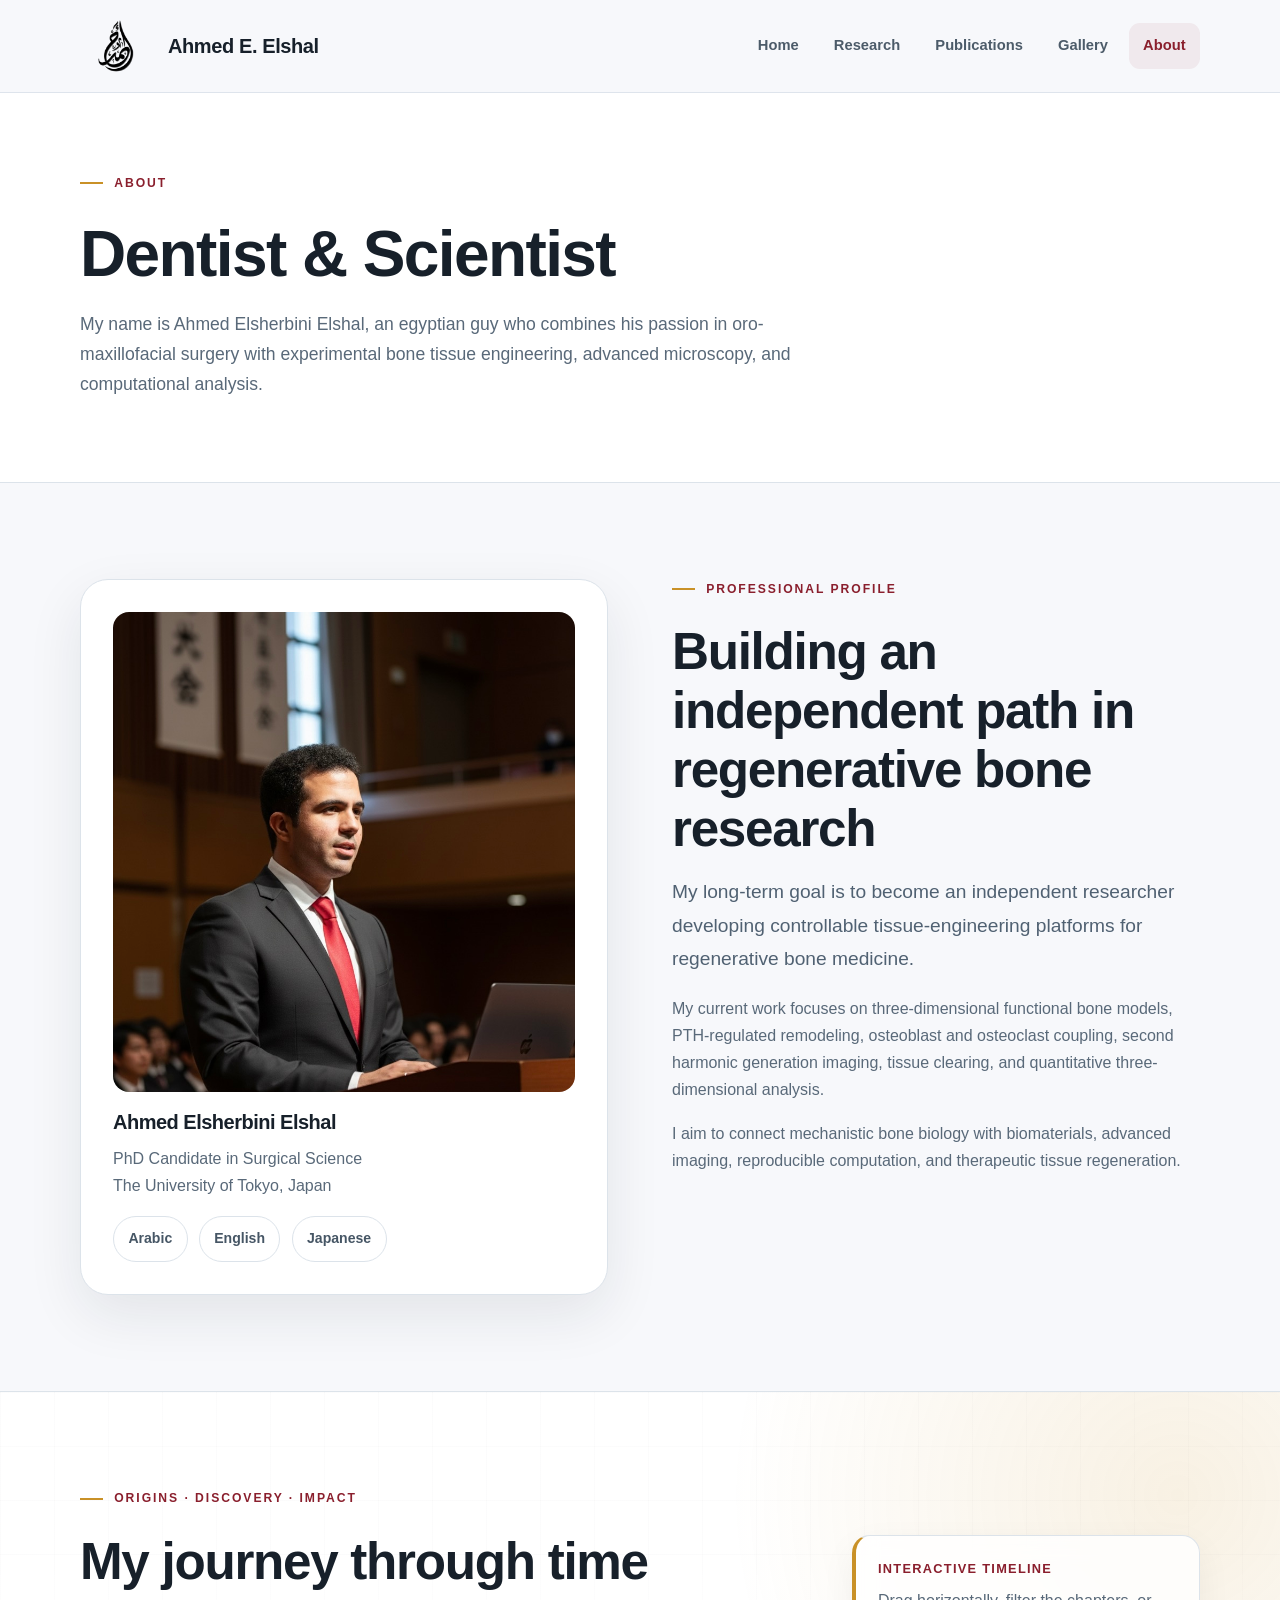
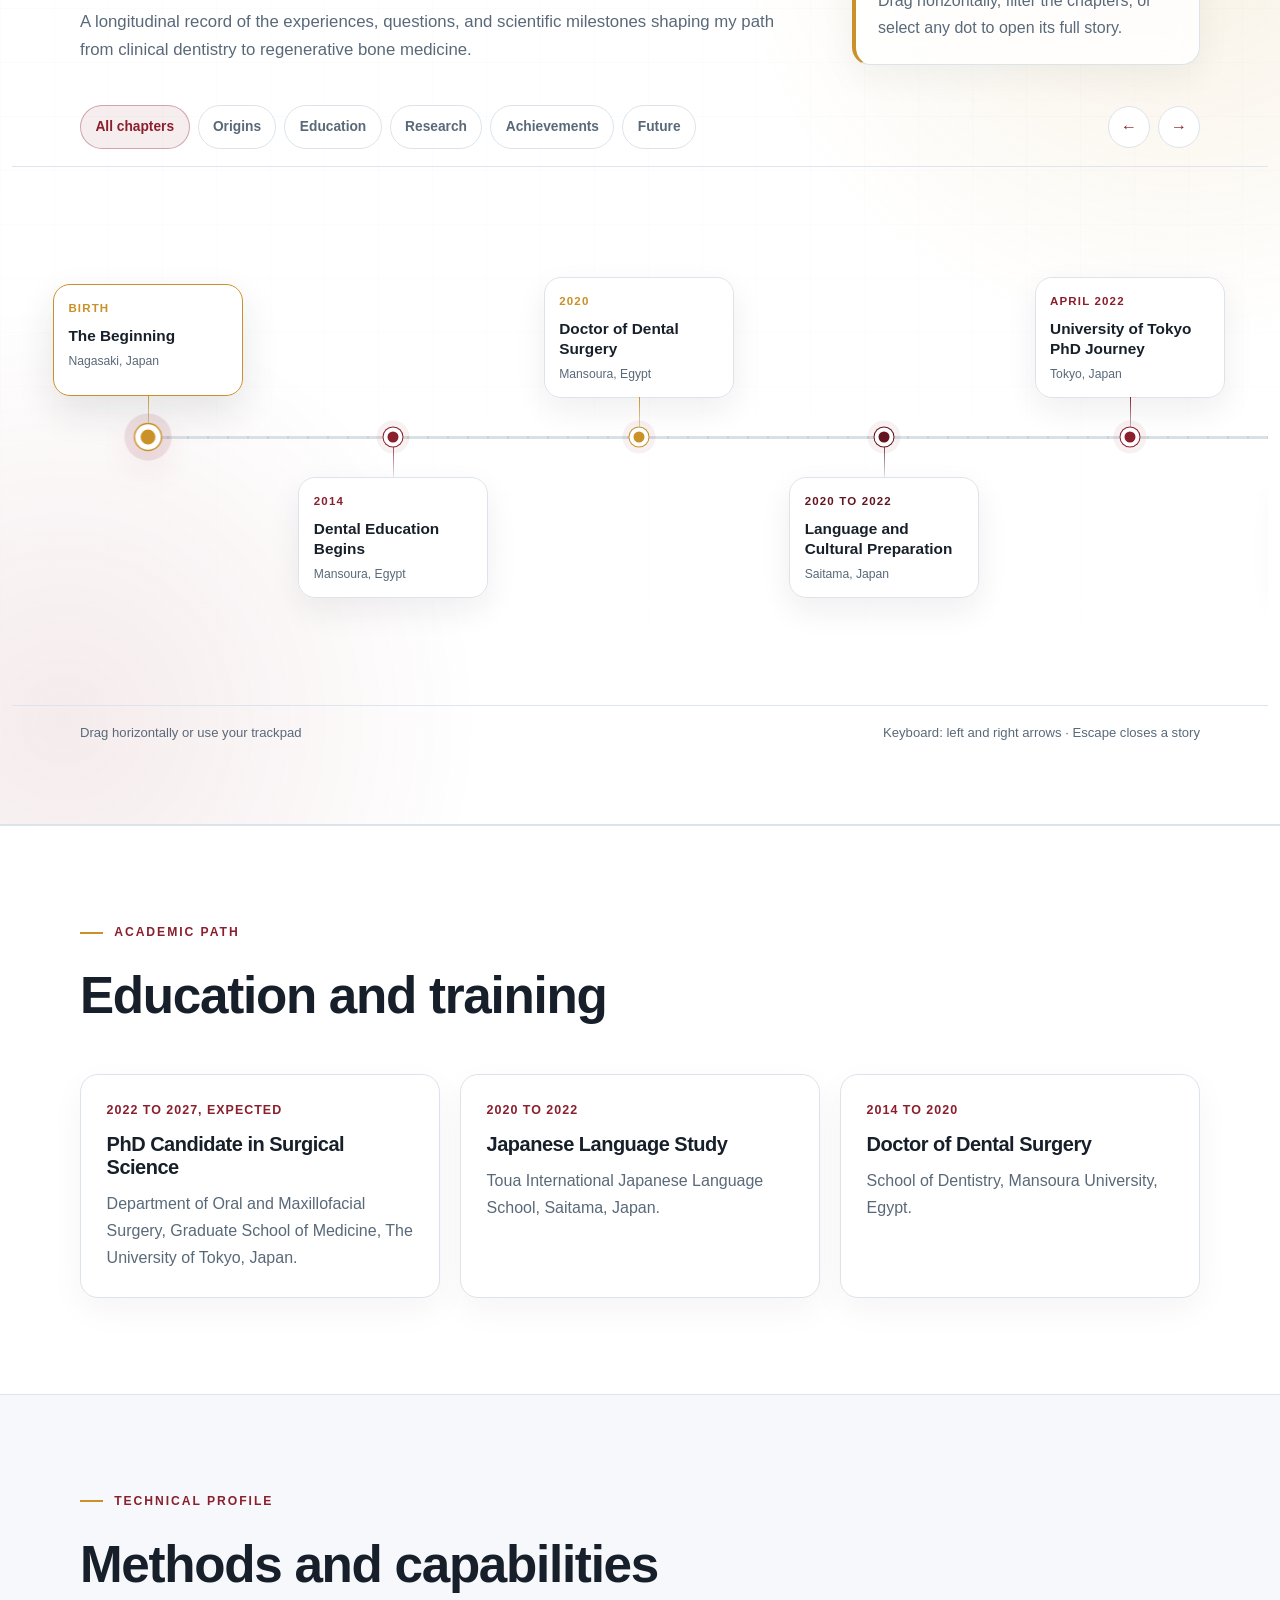
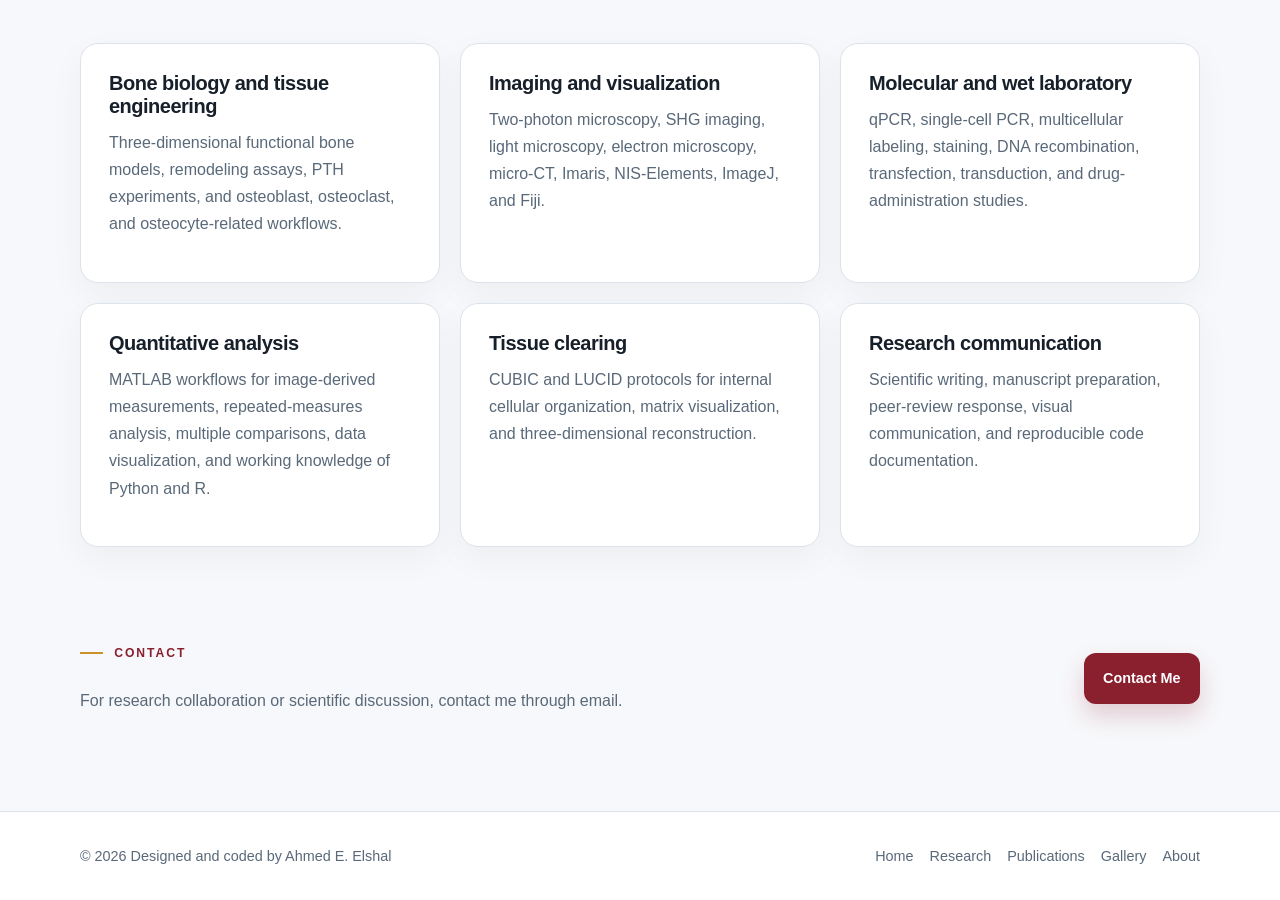
==== about.html @ b0c90931 "Update about.html" ====
<!doctype html>
<html lang="en">
<head>
  <meta charset="utf-8">
  <meta name="viewport" content="width=device-width, initial-scale=1">
  <meta name="description" content="Academic background, research journey, skills, and contact information for Ahmed Elsherbini Elshal.">
  <meta name="theme-color" content="#8a1f2d">
  <title>About | Ahmed E. Elshal</title>
  <link rel="icon" type="image/png" href="Ahmed_Black_Logo.png">
  <link rel="stylesheet" href="styles.css">
  <link rel="stylesheet" href="timeline.css?v=2">
</head>

<body>
  <a class="skip-link" href="#main">Skip to content</a>

  <header class="site-header">
    <div class="container nav-wrap">
      <a class="brand" href="index.html" aria-label="Ahmed E. Elshal homepage">
        <img class="site-logo" src="Ahmed_Black_Logo.png" alt="Ahmed Elshal logo">
        <span class="brand-name">Ahmed E. Elshal</span>
      </a>

      <button class="menu-button" type="button" aria-label="Open navigation" aria-expanded="false">☰</button>

      <nav class="site-nav" aria-label="Main navigation">
        <a href="index.html">Home</a>
        <a href="research.html">Research</a>
        <a href="publications.html">Publications</a>
        <a href="gallery.html">Gallery</a>
        <a class="active" href="about.html" aria-current="page">About</a>
      </nav>
    </div>
  </header>

  <main id="main">
    <section class="page-hero">
      <div class="container">
        <div class="eyebrow">About</div>
        <h1>Dentist & Scientist</h1>
        <p>
          My name is Ahmed Elsherbini Elshal, an egyptian guy who combines his passion in oro-maxillofacial surgery with experimental bone tissue engineering, advanced microscopy, and computational analysis.
        </p>
      </div>
    </section>

    <section class="section">
      <div class="container split">
        <div class="panel about-profile-panel">
          <img
            class="about-profile-image"
            src="Ahmed_Presenting.jpg"
            alt="Ahmed Elshal presenting at a scientific event"
          >
          <h3>Ahmed Elsherbini Elshal</h3>
          <p class="about-role">
            PhD Candidate in Surgical Science<br>
            The University of Tokyo, Japan
          </p>
          <div class="tag-list" aria-label="Languages">
            <span class="tag">Arabic</span>
            <span class="tag">English</span>
            <span class="tag">Japanese</span>
          </div>
        </div>

        <div>
          <div class="eyebrow">Professional profile</div>
          <h2>Building an independent path in regenerative bone research</h2>
          <p class="lead">
            My long-term goal is to become an independent researcher developing controllable
            tissue-engineering platforms for regenerative bone medicine.
          </p>
          <p>
            My current work focuses on three-dimensional functional bone models, PTH-regulated
            remodeling, osteoblast and osteoclast coupling, second harmonic generation imaging,
            tissue clearing, and quantitative three-dimensional analysis.
          </p>
          <p>
            I aim to connect mechanistic bone biology with biomaterials, advanced imaging,
            reproducible computation, and therapeutic tissue regeneration.
          </p>
        </div>
      </div>
    </section>

    <section class="journey-section" aria-labelledby="journeyTitle">
      <div class="container journey-introduction">
        <div>
          <div class="eyebrow">Origins · Discovery · Impact</div>
          <h2 id="journeyTitle">My journey through time</h2>
          <p>
            A longitudinal record of the experiences, questions, and scientific milestones
            shaping my path from clinical dentistry to regenerative bone medicine.
          </p>
        </div>

        <aside class="journey-guide">
          <strong>Interactive timeline</strong>
          <p>Drag horizontally, filter the chapters, or select any dot to open its full story.</p>
        </aside>
      </div>

      <div class="journey-timeline" data-journey-timeline>
        <div class="journey-toolbar">
          <div class="journey-filters" role="group" aria-label="Filter timeline events">
            <button class="journey-filter active" type="button" data-filter="all">All chapters</button>
            <button class="journey-filter" type="button" data-filter="origin">Origins</button>
            <button class="journey-filter" type="button" data-filter="education">Education</button>
            <button class="journey-filter" type="button" data-filter="research">Research</button>
            <button class="journey-filter" type="button" data-filter="achievement">Achievements</button>
            <button class="journey-filter" type="button" data-filter="future">Future</button>
          </div>

          <div class="journey-actions" aria-label="Timeline navigation">
            <button id="journeyPrevious" class="journey-nav" type="button" aria-label="Previous timeline event">←</button>
            <button id="journeyNext" class="journey-nav" type="button" aria-label="Next timeline event">→</button>
          </div>
        </div>

        <div id="journeyViewport" class="journey-viewport" aria-label="Scrollable personal timeline">
          <div id="journeyStage" class="journey-stage">
            <div class="journey-axis" aria-hidden="true"></div>
          </div>
        </div>

        <div class="journey-hint">
          <span>Drag horizontally or use your trackpad</span>
          <span>Keyboard: left and right arrows · Escape closes a story</span>
        </div>
      </div>
    </section>

    <section class="section section-alt">
      <div class="container">
        <div class="section-heading">
          <div class="eyebrow">Academic path</div>
          <h2>Education and training</h2>
        </div>

        <div class="about-education-grid">
          <article class="about-education-card">
            <span>2022 to 2027, expected</span>
            <h3>PhD Candidate in Surgical Science</h3>
            <p>
              Department of Oral and Maxillofacial Surgery, Graduate School of Medicine,
              The University of Tokyo, Japan.
            </p>
          </article>

          <article class="about-education-card">
            <span>2020 to 2022</span>
            <h3>Japanese Language Study</h3>
            <p>Toua International Japanese Language School, Saitama, Japan.</p>
          </article>

          <article class="about-education-card">
            <span>2014 to 2020</span>
            <h3>Doctor of Dental Surgery</h3>
            <p>School of Dentistry, Mansoura University, Egypt. </p>
          </article>
        </div>
      </div>
    </section>

    <section class="section">
      <div class="container">
        <div class="section-heading">
          <div class="eyebrow">Technical profile</div>
          <h2>Methods and capabilities</h2>
        </div>

        <div class="card-grid">
          <article class="card">
            <h3>Bone biology and tissue engineering</h3>
            <p>Three-dimensional functional bone models, remodeling assays, PTH experiments, and osteoblast, osteoclast, and osteocyte-related workflows.</p>
          </article>

          <article class="card">
            <h3>Imaging and visualization</h3>
            <p>Two-photon microscopy, SHG imaging, light microscopy, electron microscopy, micro-CT, Imaris, NIS-Elements, ImageJ, and Fiji.</p>
          </article>

          <article class="card">
            <h3>Molecular and wet laboratory</h3>
            <p>qPCR, single-cell PCR, multicellular labeling, staining, DNA recombination, transfection, transduction, and drug-administration studies.</p>
          </article>

          <article class="card">
            <h3>Quantitative analysis</h3>
            <p>MATLAB workflows for image-derived measurements, repeated-measures analysis, multiple comparisons, data visualization, and working knowledge of Python and R.</p>
          </article>

          <article class="card">
            <h3>Tissue clearing</h3>
            <p>CUBIC and LUCID protocols for internal cellular organization, matrix visualization, and three-dimensional reconstruction.</p>
          </article>

          <article class="card">
            <h3>Research communication</h3>
            <p>Scientific writing, manuscript preparation, peer-review response, visual communication, and reproducible code documentation.</p>
          </article>
        </div>
      </div>
    </section>

    <section class="section" style="padding-top:0;">
      <div class="container contact-box">
        <div>
          <div class="eyebrow">Contact</div>
          <p>
            For research collaboration or scientific discussion,
            contact me through email.
          </p>
        </div>
        <div class="contact-actions">
          <a class="button button-primary" href="mailto:aelshal-omfs@g.ecc.u-tokyo.ac.jp">Contact Me</a>
        </div>
      </div>
    </section>
  </main>

  <div
    id="journeyDetailOverlay"
    class="journey-overlay"
    role="dialog"
    aria-modal="true"
    aria-hidden="true"
    aria-labelledby="journeyDetailTitle"
  >
    <article class="journey-detail-panel">
      <div class="journey-detail-visual">
        <button id="journeyCloseDetail" class="journey-close" type="button" aria-label="Close timeline story">×</button>
        <div class="journey-visual-label">
          <span id="journeyDetailYear"></span>
          <strong id="journeyDetailChapter"></strong>
        </div>
      </div>

      <div class="journey-detail-body">
        <div>
          <span class="journey-detail-kicker">Selected milestone</span>
          <h2 id="journeyDetailTitle"></h2>
          <p id="journeyDetailDescription" class="journey-detail-description"></p>
          <blockquote id="journeyDetailQuote" class="journey-detail-quote"></blockquote>
        </div>

        <ul class="journey-detail-meta" aria-label="Milestone information">
          <li><span>Location</span><strong id="journeyDetailLocation"></strong></li>
          <li><span>Institution</span><strong id="journeyDetailInstitution"></strong></li>
          <li><span>Status</span><strong id="journeyDetailStatus"></strong></li>
        </ul>
      </div>
    </article>
  </div>

  <footer class="site-footer">
    <div class="container footer-grid">
      <span>© <span data-year></span> Designed and coded by Ahmed E. Elshal</span>
      <div class="footer-links">
        <a href="index.html">Home</a>
        <a href="research.html">Research</a>
        <a href="publications.html">Publications</a>
        <a href="gallery.html">Gallery</a>
        <a href="about.html">About</a>
      </div>
    </div>
  </footer>

  <script src="script.js?v=7"></script>
  <script src="timeline.js?v=3"></script>
</body>
</html>
---- styles.css ----
:root {
  --background: #f7f8fb;
  --surface: #ffffff;
  --surface-alt: #f1f3f7;
  --text: #17202a;
  --muted: #596979;
  --line: #dce3ea;
  --primary: #8a1f2d;
  --primary-dark: #64151f;
  --accent: #c99127;
  --shadow: 0 20px 55px rgba(23, 32, 42, 0.09);
  --radius-small: 12px;
  --radius-medium: 18px;
  --radius-large: 28px;
  --container: 1120px;
}

* {
  box-sizing: border-box;
}

html {
  scroll-behavior: smooth;
}

body {
  margin: 0;
  background: var(--background);
  color: var(--text);
  font-family:
    Inter,
    -apple-system,
    BlinkMacSystemFont,
    "Segoe UI",
    sans-serif;
  font-size: 16px;
  line-height: 1.7;
}

img {
  max-width: 100%;
}

a {
  color: inherit;
}

h1,
h2,
h3,
p {
  margin-top: 0;
}

h1,
h2,
h3 {
  line-height: 1.15;
  letter-spacing: -0.025em;
}

h2 {
  margin-bottom: 1rem;
  font-size: clamp(2rem, 4vw, 3.25rem);
}

h3 {
  margin-bottom: 0.7rem;
  font-size: 1.25rem;
}

p {
  color: var(--muted);
}

.container {
  width: min(calc(100% - 40px), var(--container));
  margin-inline: auto;
}

.skip-link {
  position: fixed;
  top: 10px;
  left: 10px;
  z-index: 999;
  padding: 0.75rem 1rem;
  border-radius: 8px;
  background: var(--text);
  color: #ffffff;
  text-decoration: none;
  transform: translateY(-150%);
}

.skip-link:focus {
  transform: translateY(0);
}

.site-header {
  position: sticky;
  top: 0;
  z-index: 100;
  border-bottom: 1px solid rgba(220, 227, 234, 0.9);
  background: rgba(247, 248, 251, 0.92);
  backdrop-filter: blur(14px);
}

.nav-wrap {
  min-height: 92px;
  display: flex;
  align-items: center;
  justify-content: space-between;
  gap: 2rem;
}

.brand {
  display: inline-flex;
  align-items: center;
  gap: 1rem;
  color: var(--text);
  text-decoration: none;
}

.site-logo {
  display: block;
  width: auto;
  height: 72px;
  max-width: 100px;
  object-fit: contain;
}

.brand-name {
  color: var(--text);
  font-size: 1.25rem;
  font-weight: 800;
  letter-spacing: -0.02em;
  white-space: nowrap;
}

.site-nav {
  display: flex;
  align-items: center;
  gap: 0.4rem;
}

.site-nav a {
  padding: 0.65rem 0.9rem;
  border-radius: 11px;
  color: #4c5b69;
  font-size: 0.92rem;
  font-weight: 700;
  text-decoration: none;
  transition:
    color 0.2s ease,
    background 0.2s ease;
}

.site-nav a:hover,
.site-nav a.active {
  background: rgba(138, 31, 45, 0.07);
  color: var(--primary);
}

.menu-button {
  display: none;
  border: 0;
  background: transparent;
  color: var(--text);
  cursor: pointer;
  font-size: 1.6rem;
}

/* Campus image is the only full-width content section */

.campus-image-section {
  position: relative;
  width: 100%;
  overflow: hidden;
  border-bottom: 1px solid var(--line);
  background: var(--surface-alt);
}

.campus-image {
  display: block;
  width: 100%;
  max-width: none;
  height: clamp(150px, 21vw, 310px);
  object-fit: cover;
  object-position: 50% 0%;
}

.hero {
  position: relative;
  overflow: hidden;
  padding: 7rem 0;
  isolation: isolate;
  background:
    radial-gradient(
      circle at 90% 18%,
      rgba(201, 145, 39, 0.12),
      transparent 30%
    ),
    radial-gradient(
      circle at 8% 80%,
      rgba(138, 31, 45, 0.08),
      transparent 30%
    ),
    var(--background);
}

.hero::after {
  content: "";
  position: absolute;
  inset: 0;
  z-index: 0;
  pointer-events: none;
  background:
    linear-gradient(
      90deg,
      rgba(247, 248, 251, 0.72) 0%,
      rgba(247, 248, 251, 0.46) 48%,
      rgba(247, 248, 251, 0.58) 100%
    );
}

.dna-canvas {
  position: absolute;
  inset: 0;
  z-index: -1;
  display: block;
  width: 100%;
  height: 100%;
  pointer-events: none;
}

.hero-grid {
  position: relative;
  z-index: 2;
  display: grid;
  grid-template-columns: minmax(0, 1.25fr) minmax(320px, 0.75fr);
  align-items: center;
  gap: 4rem;
}

.eyebrow {
  display: flex;
  align-items: center;
  gap: 0.7rem;
  margin-bottom: 1.5rem;
  color: var(--primary);
  font-size: 0.76rem;
  font-weight: 800;
  letter-spacing: 0.16em;
  text-transform: uppercase;
}

.eyebrow::before {
  content: "";
  width: 23px;
  height: 2px;
  background: var(--accent);
}

.hero-title {
  max-width: 760px;
  margin-bottom: 1.5rem;
  color: var(--text);
  font-size: clamp(3rem, 6vw, 5.4rem);
  line-height: 1.05;
}

.hero-title span {
  color: var(--primary);
}

.lead {
  max-width: 720px;
  color: #506172;
  font-size: clamp(1.05rem, 1.5vw, 1.2rem);
  line-height: 1.75;
}

.hero-actions {
  display: flex;
  flex-wrap: wrap;
  gap: 0.8rem;
  margin-top: 2rem;
}

.button {
  display: inline-flex;
  min-height: 48px;
  align-items: center;
  justify-content: center;
  padding: 0.75rem 1.15rem;
  border: 1px solid transparent;
  border-radius: 12px;
  font-size: 0.9rem;
  font-weight: 800;
  text-decoration: none;
  transition:
    transform 0.2s ease,
    box-shadow 0.2s ease,
    background 0.2s ease;
}

.button:hover {
  transform: translateY(-2px);
}

.button-primary {
  background: var(--primary);
  color: #ffffff;
  box-shadow: 0 12px 25px rgba(138, 31, 45, 0.2);
}

.button-primary:hover {
  background: var(--primary-dark);
}

.button-secondary {
  border-color: var(--line);
  background: rgba(255, 255, 255, 0.88);
  color: var(--text);
}

.button-secondary:hover {
  box-shadow: 0 10px 25px rgba(23, 32, 42, 0.08);
}

.hero-visual {
  display: flex;
  justify-content: center;
}

.todai-logo-panel {
  width: 100%;
  max-width: 430px;
  min-height: 430px;
  display: flex;
  flex-direction: column;
  align-items: center;
  justify-content: center;
  gap: 2rem;
  padding: 2.5rem;
  border: 1px solid rgba(220, 227, 234, 0.95);
  border-radius: var(--radius-large);
  background: rgba(255, 255, 255, 0.88);
  box-shadow: var(--shadow);
  backdrop-filter: blur(9px);
}

.todai-logo {
  display: block;
  width: 100%;
  max-width: 320px;
  max-height: 280px;
  object-fit: contain;
}

.todai-logo-caption {
  display: flex;
  flex-direction: column;
  align-items: center;
  text-align: center;
}

.todai-logo-caption strong {
  color: var(--text);
  font-size: 1.1rem;
}

.todai-logo-caption span {
  color: var(--muted);
  font-size: 0.9rem;
}

.section {
  padding: 6rem 0;
}

.section-alt {
  border-top: 1px solid var(--line);
  border-bottom: 1px solid var(--line);
  background: var(--surface);
}

.section-heading {
  max-width: 760px;
  margin-bottom: 3rem;
}

.section-heading p {
  font-size: 1.05rem;
}

.card-grid {
  display: grid;
  grid-template-columns: repeat(3, minmax(0, 1fr));
  gap: 1.25rem;
}

.card {
  padding: 1.75rem;
  border: 1px solid var(--line);
  border-radius: var(--radius-medium);
  background: var(--surface);
  box-shadow: 0 12px 35px rgba(23, 32, 42, 0.045);
}

.card-icon {
  width: 44px;
  height: 44px;
  display: grid;
  place-items: center;
  margin-bottom: 1.3rem;
  border-radius: 12px;
  background: rgba(138, 31, 45, 0.08);
  color: var(--primary);
  font-size: 0.82rem;
  font-weight: 900;
}

.split {
  display: grid;
  grid-template-columns: repeat(2, minmax(0, 1fr));
  align-items: start;
  gap: 4rem;
}

.panel {
  padding: 2rem;
  border: 1px solid var(--line);
  border-radius: var(--radius-large);
  background: var(--surface);
  box-shadow: var(--shadow);
}

.process-list {
  display: grid;
  gap: 1rem;
}

.process-item {
  display: grid;
  grid-template-columns: auto 1fr;
  gap: 1rem;
  padding: 1.2rem;
  border-radius: var(--radius-small);
  background: var(--surface-alt);
}

.process-item h3 {
  margin-bottom: 0.3rem;
}

.process-item p {
  margin-bottom: 0;
}

.process-number {
  width: 42px;
  height: 42px;
  display: grid;
  place-items: center;
  border-radius: 50%;
  background: var(--primary);
  color: #ffffff;
  font-size: 0.8rem;
  font-weight: 800;
}

.text-link {
  display: inline-block;
  margin-top: 1rem;
  color: var(--primary);
  font-weight: 800;
  text-decoration: none;
}

.text-link:hover {
  text-decoration: underline;
}

.tag-list {
  display: flex;
  flex-wrap: wrap;
  gap: 0.7rem;
}

.tag {
  padding: 0.65rem 0.9rem;
  border: 1px solid var(--line);
  border-radius: 999px;
  background: var(--surface);
  color: #465665;
  font-size: 0.88rem;
  font-weight: 700;
}

.contact-box {
  display: grid;
  grid-template-columns: minmax(0, 1fr) auto;
  align-items: center;
  gap: 3rem;
}

.contact-box p {
  max-width: 760px;
  margin-bottom: 0;
}

.contact-actions {
  display: flex;
  flex-wrap: wrap;
  justify-content: flex-end;
  gap: 0.8rem;
}

.page-hero {
  padding: 5rem 0 4rem;
  border-bottom: 1px solid var(--line);
  background: var(--surface);
}

.page-hero h1 {
  max-width: 900px;
  margin-bottom: 1.2rem;
  font-size: clamp(2.8rem, 5vw, 4.8rem);
}

.page-hero p {
  max-width: 760px;
  font-size: 1.1rem;
}

.timeline {
  display: grid;
  gap: 1.2rem;
}

.timeline-item {
  padding: 1.5rem;
  border: 1px solid var(--line);
  border-radius: var(--radius-medium);
  background: var(--surface);
}

.timeline-item small {
  display: block;
  margin-bottom: 0.4rem;
  color: var(--primary);
  font-weight: 800;
}

.timeline-item strong {
  display: block;
  margin-bottom: 0.4rem;
  font-size: 1.1rem;
}

.timeline-item p {
  margin-bottom: 0;
}

.site-footer {
  padding: 2rem 0;
  border-top: 1px solid var(--line);
  background: var(--surface);
  color: var(--muted);
  font-size: 0.9rem;
}

.footer-grid {
  display: flex;
  align-items: center;
  justify-content: space-between;
  gap: 2rem;
}

.footer-links {
  display: flex;
  flex-wrap: wrap;
  gap: 1rem;
}

.footer-links a {
  color: var(--muted);
  text-decoration: none;
}

.footer-links a:hover {
  color: var(--primary);
}

@media (max-width: 920px) {
  .hero-grid,
  .split {
    grid-template-columns: 1fr;
  }

  .hero-grid {
    gap: 3rem;
  }

  .hero-copy {
    max-width: 760px;
  }

  .hero-visual {
    justify-content: flex-start;
  }

  .todai-logo-panel {
    max-width: 520px;
    min-height: 340px;
  }

  .card-grid {
    grid-template-columns: 1fr;
  }

  .contact-box {
    grid-template-columns: 1fr;
  }

  .contact-actions {
    justify-content: flex-start;
  }
}

@media (max-width: 720px) {
  .container {
    width: min(calc(100% - 28px), var(--container));
  }

  .nav-wrap {
    min-height: 76px;
  }

  .brand {
    gap: 0.65rem;
  }

  .site-logo {
    height: 52px;
    max-width: 74px;
  }

  .brand-name {
    font-size: 1rem;
  }

  .menu-button {
    display: block;
  }

  .site-nav {
    position: absolute;
    top: 76px;
    right: 14px;
    left: 14px;
    display: none;
    flex-direction: column;
    align-items: stretch;
    padding: 0.8rem;
    border: 1px solid var(--line);
    border-radius: 16px;
    background: var(--surface);
    box-shadow: var(--shadow);
  }

  .site-nav.open {
    display: flex;
  }

  .site-nav a {
    width: 100%;
  }

  .campus-image {
    height: 140px;
    object-position: 50% 0%;
  }

  .hero {
    padding: 4.5rem 0;
  }

  .hero-title {
    font-size: clamp(2.7rem, 14vw, 4.2rem);
  }

  .hero-actions {
    align-items: stretch;
    flex-direction: column;
  }

  .button {
    width: 100%;
  }

  .todai-logo-panel {
    min-height: 280px;
    padding: 1.7rem;
  }

  .todai-logo {
    max-width: 250px;
    max-height: 200px;
  }

  .section {
    padding: 4.5rem 0;
  }

  .panel,
  .card {
    padding: 1.35rem;
  }

  .footer-grid {
    align-items: flex-start;
    flex-direction: column;
  }
}

@media (prefers-reduced-motion: reduce) {
  html {
    scroll-behavior: auto;
  }

  .button {
    transition: none;
  }
}
---- timeline.css ----
.about-profile-image {
  display: block;
  width: 100%;
  max-height: 480px;
  margin-bottom: 1.2rem;
  border-radius: 16px;
  object-fit: cover;
}

.about-role {
  color: var(--muted, #596979);
}

.about-education-grid {
  display: grid;
  grid-template-columns: repeat(3, minmax(0, 1fr));
  gap: 1.25rem;
}

.about-education-card {
  padding: 1.6rem;
  border: 1px solid var(--line, #dce3ea);
  border-radius: var(--radius-medium, 18px);
  background: var(--surface, #ffffff);
  box-shadow: 0 12px 35px rgba(23, 32, 42, 0.045);
}

.about-education-card span {
  display: block;
  margin-bottom: 0.7rem;
  color: var(--primary, #8a1f2d);
  font-size: 0.78rem;
  font-weight: 850;
  letter-spacing: 0.08em;
  text-transform: uppercase;
}

.about-education-card p {
  margin-bottom: 0;
}

.journey-section {
  position: relative;
  overflow: hidden;
  padding: 6rem 0 5rem;
  border-top: 1px solid var(--line, #dce3ea);
  border-bottom: 1px solid var(--line, #dce3ea);
  background:
    radial-gradient(circle at 92% 10%, rgba(201, 145, 39, 0.13), transparent 28rem),
    radial-gradient(circle at 5% 90%, rgba(138, 31, 45, 0.09), transparent 26rem),
    var(--surface, #ffffff);
}

.journey-section::before {
  content: "";
  position: absolute;
  inset: 0;
  pointer-events: none;
  background-image:
    linear-gradient(rgba(23, 32, 42, 0.025) 1px, transparent 1px),
    linear-gradient(90deg, rgba(23, 32, 42, 0.025) 1px, transparent 1px);
  background-size: 54px 54px;
  mask-image: linear-gradient(to bottom, rgba(0, 0, 0, 0.72), transparent 92%);
}

.journey-introduction {
  position: relative;
  z-index: 1;
  display: grid;
  grid-template-columns: minmax(0, 1.35fr) minmax(260px, 0.65fr);
  align-items: end;
  gap: 3rem;
  margin-bottom: 2.5rem;
}

.journey-introduction h2 {
  max-width: 780px;
}

.journey-introduction > div > p {
  max-width: 760px;
  margin-bottom: 0;
  font-size: 1.05rem;
}

.journey-guide {
  padding: 1.4rem;
  border: 1px solid var(--line, #dce3ea);
  border-left: 4px solid var(--accent, #c99127);
  border-radius: var(--radius-medium, 18px);
  background: rgba(255, 255, 255, 0.82);
  box-shadow: 0 12px 35px rgba(23, 32, 42, 0.055);
  backdrop-filter: blur(12px);
}

.journey-guide strong {
  display: block;
  margin-bottom: 0.45rem;
  color: var(--primary, #8a1f2d);
  font-size: 0.8rem;
  font-weight: 900;
  letter-spacing: 0.1em;
  text-transform: uppercase;
}

.journey-guide p {
  margin-bottom: 0;
}

.journey-timeline {
  position: relative;
  z-index: 1;
  width: min(1420px, calc(100% - 24px));
  margin-inline: auto;
}

.journey-toolbar {
  width: min(1120px, calc(100% - 16px));
  margin: 0 auto 1.1rem;
  display: flex;
  flex-wrap: wrap;
  align-items: center;
  justify-content: space-between;
  gap: 0.9rem;
}

.journey-filters {
  display: flex;
  flex-wrap: wrap;
  gap: 0.5rem;
}

.journey-filter,
.journey-nav,
.journey-close {
  font: inherit;
  cursor: pointer;
  transition:
    transform 0.18s ease,
    color 0.18s ease,
    border-color 0.18s ease,
    background 0.18s ease,
    box-shadow 0.18s ease;
}

.journey-filter {
  padding: 0.58rem 0.9rem;
  border: 1px solid var(--line, #dce3ea);
  border-radius: 999px;
  background: rgba(255, 255, 255, 0.85);
  color: var(--muted, #596979);
  font-size: 0.86rem;
  font-weight: 750;
}

.journey-filter:hover,
.journey-filter.active {
  border-color: rgba(138, 31, 45, 0.35);
  background: rgba(138, 31, 45, 0.08);
  color: var(--primary, #8a1f2d);
}

.journey-filter:focus-visible,
.journey-nav:focus-visible,
.journey-close:focus-visible,
.journey-node:focus-visible {
  outline: 3px solid rgba(201, 145, 39, 0.48);
  outline-offset: 4px;
}

.journey-actions {
  display: flex;
  gap: 0.5rem;
}

.journey-nav {
  width: 42px;
  height: 42px;
  display: grid;
  place-items: center;
  border: 1px solid var(--line, #dce3ea);
  border-radius: 50%;
  background: var(--surface, #ffffff);
  color: var(--primary, #8a1f2d);
  font-weight: 900;
}

.journey-nav:hover {
  transform: translateY(-2px);
  border-color: var(--primary, #8a1f2d);
  background: rgba(138, 31, 45, 0.07);
  box-shadow: 0 10px 24px rgba(138, 31, 45, 0.1);
}

.journey-viewport {
  position: relative;
  min-height: 530px;
  overflow-x: auto;
  overflow-y: hidden;
  padding: 1.4rem 1rem 2.2rem;
  border-top: 1px solid rgba(220, 227, 234, 0.9);
  border-bottom: 1px solid rgba(220, 227, 234, 0.9);
  scrollbar-width: thin;
  scrollbar-color: rgba(138, 31, 45, 0.38) rgba(23, 32, 42, 0.05);
  cursor: grab;
  overscroll-behavior-inline: contain;
}

.journey-viewport.dragging {
  cursor: grabbing;
  user-select: none;
}

.journey-stage {
  --journey-progress: 0%;
  position: relative;
  height: 480px;
}

.journey-axis {
  position: absolute;
  top: 246px;
  right: 110px;
  left: 110px;
  height: 3px;
  border-radius: 999px;
  background: #d9e0e6;
}

.journey-axis::before {
  content: "";
  position: absolute;
  inset: 0 auto 0 0;
  width: var(--journey-progress);
  border-radius: inherit;
  background: linear-gradient(90deg, var(--primary, #8a1f2d), var(--accent, #c99127));
  box-shadow: 0 0 18px rgba(138, 31, 45, 0.18);
  transition: width 0.4s ease;
}

.journey-axis::after {
  content: "";
  position: absolute;
  inset: -6px 0 auto;
  height: 15px;
  opacity: 0.5;
  background: radial-gradient(circle, rgba(23, 32, 42, 0.17) 0 1px, transparent 1.5px);
  background-size: 20px 15px;
}

.journey-node {
  --journey-node-accent: var(--primary, #8a1f2d);
  position: absolute;
  top: 247px;
  width: 190px;
  height: 1px;
  padding: 0;
  border: 0;
  background: transparent;
  color: var(--text, #17202a);
  font: inherit;
  text-align: left;
  cursor: pointer;
  transform: translateX(-50%);
}

.journey-node:nth-of-type(even) .journey-node-card {
  top: 40px;
}

.journey-node:nth-of-type(odd) .journey-node-card {
  bottom: 40px;
}

.journey-node:nth-of-type(even) .journey-node-card::before {
  top: -40px;
}

.journey-node:nth-of-type(odd) .journey-node-card::before {
  bottom: -40px;
}

.journey-node-dot {
  position: absolute;
  top: 0;
  left: 50%;
  z-index: 2;
  width: 19px;
  height: 19px;
  border: 4px solid var(--surface, #ffffff);
  border-radius: 50%;
  background: var(--journey-node-accent);
  box-shadow:
    0 0 0 1px var(--journey-node-accent),
    0 0 0 7px rgba(138, 31, 45, 0.06);
  transform: translate(-50%, -50%);
  transition:
    transform 0.18s ease,
    box-shadow 0.18s ease;
}

.journey-node:hover .journey-node-dot,
.journey-node.active .journey-node-dot {
  transform: translate(-50%, -50%) scale(1.35);
  box-shadow:
    0 0 0 1px var(--journey-node-accent),
    0 0 0 8px rgba(138, 31, 45, 0.11),
    0 10px 28px rgba(138, 31, 45, 0.2);
}

.journey-node-card {
  position: absolute;
  left: 0;
  display: block;
  width: 190px;
  min-height: 112px;
  padding: 0.9rem;
  border: 1px solid var(--line, #dce3ea);
  border-radius: 17px;
  background: rgba(255, 255, 255, 0.92);
  box-shadow: 0 12px 32px rgba(23, 32, 42, 0.07);
  backdrop-filter: blur(15px);
  transition:
    transform 0.18s ease,
    border-color 0.18s ease,
    box-shadow 0.18s ease;
}

.journey-node-card::before {
  content: "";
  position: absolute;
  left: 50%;
  width: 1px;
  height: 40px;
  background: linear-gradient(var(--journey-node-accent), rgba(220, 227, 234, 0.7));
}

.journey-node:hover .journey-node-card,
.journey-node.active .journey-node-card {
  border-color: var(--journey-node-accent);
  box-shadow: 0 16px 38px rgba(23, 32, 42, 0.11);
  transform: translateY(-2px);
}

.journey-node-year {
  display: block;
  margin-bottom: 0.45rem;
  color: var(--journey-node-accent);
  font-size: 0.72rem;
  font-weight: 900;
  letter-spacing: 0.1em;
  text-transform: uppercase;
}

.journey-node-title {
  display: block;
  color: var(--text, #17202a);
  font-size: 0.96rem;
  font-weight: 850;
  line-height: 1.3;
}

.journey-node-location {
  display: block;
  margin-top: 0.45rem;
  color: var(--muted, #596979);
  font-size: 0.76rem;
  line-height: 1.35;
}

.journey-node.future {
  opacity: 0.72;
}

.journey-node.future .journey-node-dot {
  border-color: var(--journey-node-accent);
  background: var(--surface, #ffffff);
}

.journey-node.future .journey-node-card {
  border-style: dashed;
}

.journey-hint {
  width: min(1120px, calc(100% - 24px));
  margin: 1rem auto 0;
  display: flex;
  justify-content: space-between;
  gap: 1rem;
  color: var(--muted, #596979);
  font-size: 0.82rem;
}

.journey-overlay {
  position: fixed;
  inset: 0;
  z-index: 250;
  display: grid;
  place-items: center;
  padding: 1.5rem;
  background: rgba(23, 32, 42, 0.68);
  backdrop-filter: blur(12px);
  opacity: 0;
  visibility: hidden;
  transition:
    opacity 0.2s ease,
    visibility 0.2s ease;
}

.journey-overlay.open {
  opacity: 1;
  visibility: visible;
}

.journey-detail-panel {
  width: min(900px, 100%);
  max-height: min(760px, calc(100vh - 3rem));
  overflow: auto;
  border: 1px solid rgba(255, 255, 255, 0.2);
  border-radius: 28px;
  background: var(--surface, #ffffff);
  box-shadow: 0 30px 90px rgba(23, 32, 42, 0.3);
  transform: translateY(18px) scale(0.985);
  transition: transform 0.22s ease;
}

.journey-overlay.open .journey-detail-panel {
  transform: translateY(0) scale(1);
}

.journey-detail-visual {
  --journey-detail-accent: var(--primary, #8a1f2d);
  position: relative;
  min-height: 245px;
  overflow: hidden;
  border-bottom: 1px solid var(--line, #dce3ea);
  background:
    radial-gradient(circle at 16% 22%, rgba(201, 145, 39, 0.29), transparent 31%),
    radial-gradient(circle at 84% 75%, rgba(255, 255, 255, 0.12), transparent 28%),
    linear-gradient(135deg, var(--primary-dark, #64151f), var(--journey-detail-accent));
}

.journey-detail-visual::before,
.journey-detail-visual::after {
  content: "";
  position: absolute;
  border: 1px solid rgba(255, 255, 255, 0.25);
  border-radius: 50%;
}

.journey-detail-visual::before {
  top: -160px;
  right: -80px;
  width: 350px;
  height: 350px;
}

.journey-detail-visual::after {
  top: -70px;
  right: 35px;
  width: 180px;
  height: 180px;
}

.journey-close {
  position: absolute;
  top: 1.15rem;
  right: 1.15rem;
  z-index: 3;
  width: 44px;
  height: 44px;
  display: grid;
  place-items: center;
  border: 1px solid rgba(255, 255, 255, 0.28);
  border-radius: 50%;
  background: rgba(255, 255, 255, 0.12);
  color: #ffffff;
  font-size: 1.45rem;
  line-height: 1;
}

.journey-close:hover {
  transform: rotate(5deg);
  background: rgba(255, 255, 255, 0.2);
}

.journey-visual-label {
  position: absolute;
  bottom: 1.6rem;
  left: 1.8rem;
  z-index: 2;
  color: #ffffff;
}

.journey-visual-label span {
  display: block;
  margin-bottom: 0.35rem;
  color: #f3d99e;
  font-size: 0.78rem;
  font-weight: 900;
  letter-spacing: 0.16em;
  text-transform: uppercase;
}

.journey-visual-label strong {
  display: block;
  font-size: clamp(1.7rem, 4vw, 3.4rem);
  line-height: 1.05;
}

.journey-detail-body {
  display: grid;
  grid-template-columns: minmax(0, 1.35fr) minmax(250px, 0.65fr);
  gap: 2.5rem;
  padding: 2.2rem;
}

.journey-detail-kicker {
  display: block;
  margin-bottom: 0.65rem;
  color: var(--primary, #8a1f2d);
  font-size: 0.75rem;
  font-weight: 900;
  letter-spacing: 0.13em;
  text-transform: uppercase;
}

.journey-detail-body h2 {
  margin-bottom: 1rem;
  color: var(--text, #17202a);
}

.journey-detail-description {
  font-size: 1.02rem;
  line-height: 1.8;
}

.journey-detail-quote {
  margin: 1.4rem 0 0;
  padding: 1rem 1.2rem;
  border-left: 4px solid var(--accent, #c99127);
  border-radius: 0 12px 12px 0;
  background: var(--surface-alt, #f1f3f7);
  color: var(--text, #17202a);
  font-family: Georgia, "Times New Roman", serif;
  font-size: 1.06rem;
  font-style: italic;
  line-height: 1.65;
}

.journey-detail-meta {
  display: grid;
  align-content: start;
  gap: 0.75rem;
  margin: 0;
  padding: 0;
  list-style: none;
}

.journey-detail-meta li {
  padding: 1rem;
  border: 1px solid var(--line, #dce3ea);
  border-radius: 14px;
  background: var(--surface-alt, #f1f3f7);
}

.journey-detail-meta span,
.journey-detail-meta strong {
  display: block;
}

.journey-detail-meta span {
  margin-bottom: 0.28rem;
  color: var(--muted, #596979);
  font-size: 0.7rem;
  font-weight: 850;
  letter-spacing: 0.08em;
  text-transform: uppercase;
}

.journey-detail-meta strong {
  color: var(--text, #17202a);
  font-size: 0.92rem;
  line-height: 1.45;
}

@media (max-width: 920px) {
  .journey-introduction,
  .journey-detail-body {
    grid-template-columns: 1fr;
  }

  .journey-introduction {
    align-items: start;
    gap: 1.5rem;
  }

  .journey-guide {
    max-width: 620px;
  }

  .about-education-grid {
    grid-template-columns: 1fr;
  }
}

@media (max-width: 720px) {
  .journey-section {
    padding: 4.5rem 0 4rem;
  }

  .journey-toolbar {
    width: calc(100% - 16px);
    align-items: flex-start;
  }

  .journey-actions {
    display: none;
  }

  .journey-viewport {
    min-height: 480px;
    padding-inline: 0.5rem;
  }

  .journey-stage {
    height: 430px;
  }

  .journey-axis,
  .journey-node {
    top: 218px;
  }

  .journey-node:nth-of-type(even) .journey-node-card {
    top: 38px;
  }

  .journey-node:nth-of-type(odd) .journey-node-card {
    bottom: 38px;
  }

  .journey-node-card {
    width: 176px;
  }

  .journey-node {
    width: 176px;
  }

  .journey-hint {
    display: block;
  }

  .journey-hint span:last-child {
    display: none;
  }

  .journey-overlay {
    padding: 0.65rem;
  }

  .journey-detail-panel {
    max-height: calc(100vh - 1.3rem);
    border-radius: 21px;
  }

  .journey-detail-visual {
    min-height: 210px;
  }

  .journey-detail-body {
    gap: 1.4rem;
    padding: 1.45rem 1.2rem;
  }
}

@media (prefers-reduced-motion: reduce) {
  .journey-section *,
  .journey-overlay * {
    scroll-behavior: auto !important;
    transition-duration: 0.01ms !important;
    animation-duration: 0.01ms !important;
    animation-iteration-count: 1 !important;
  }
}
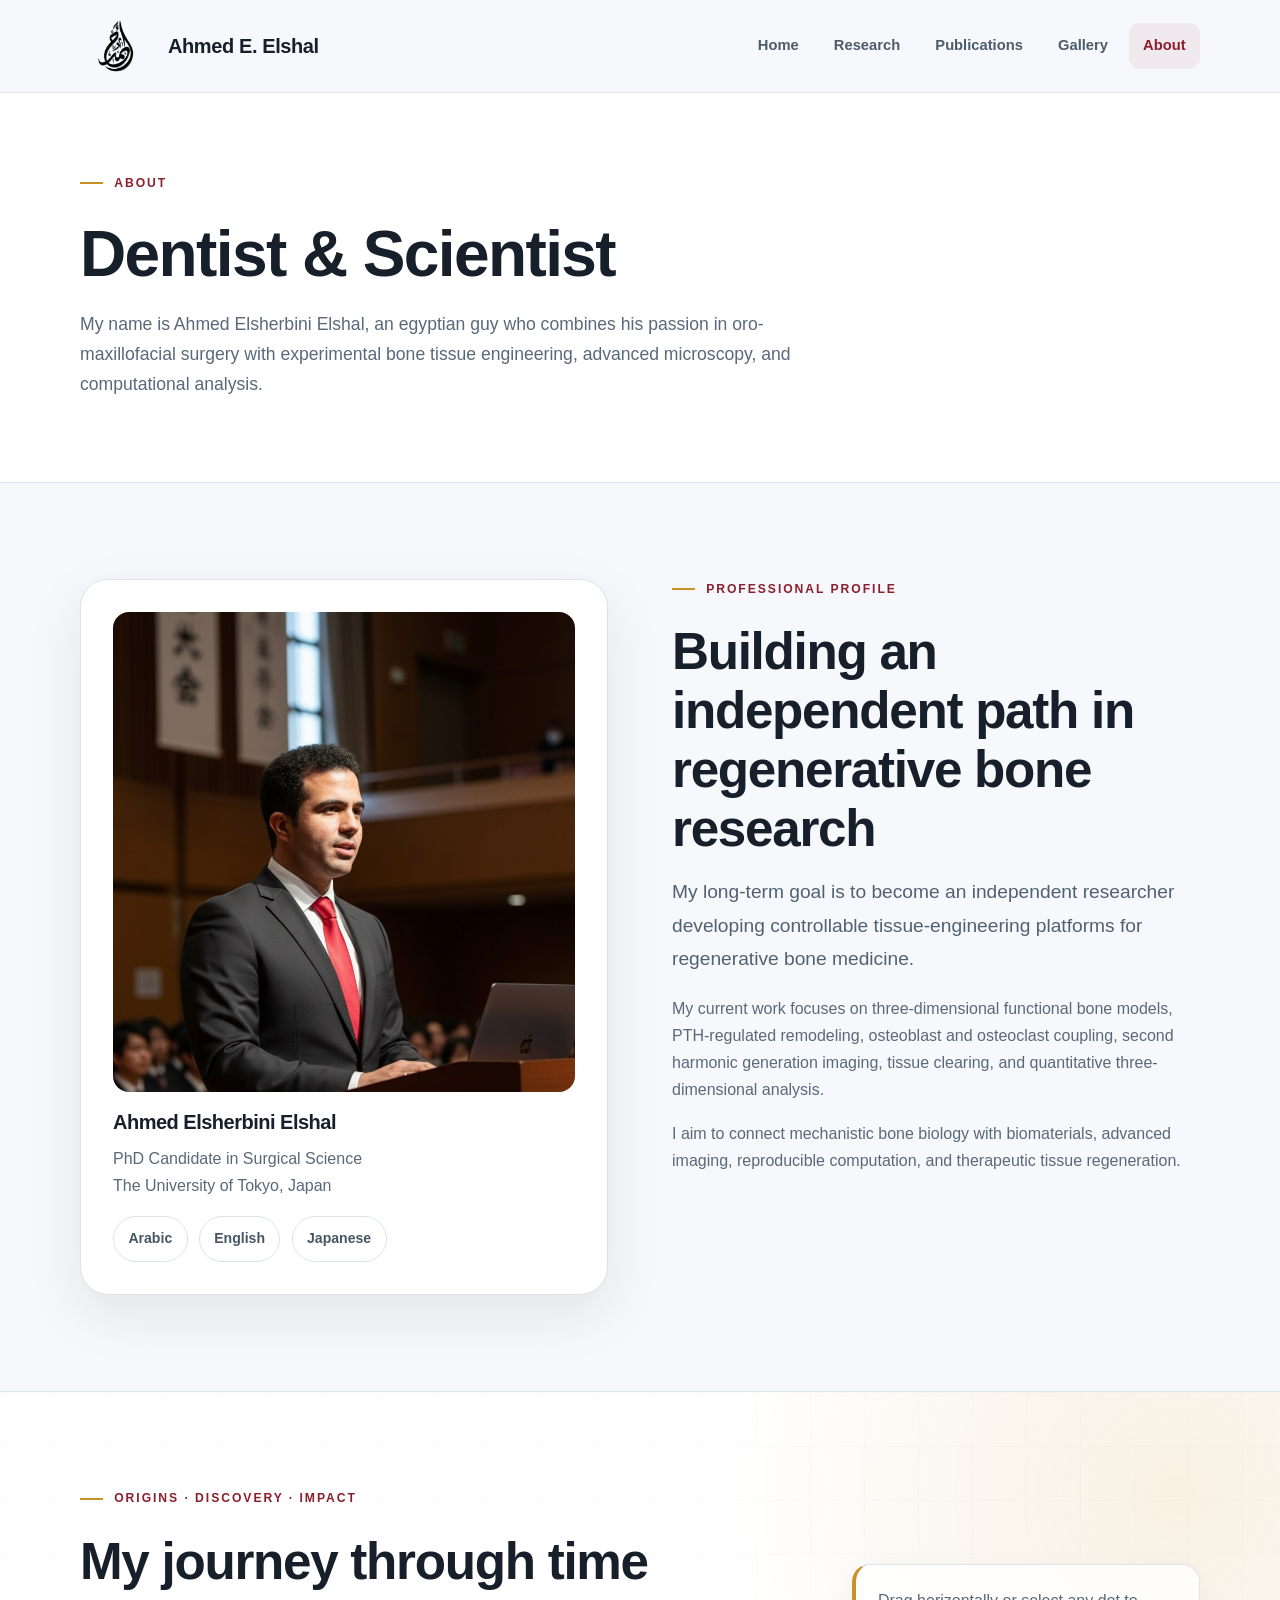
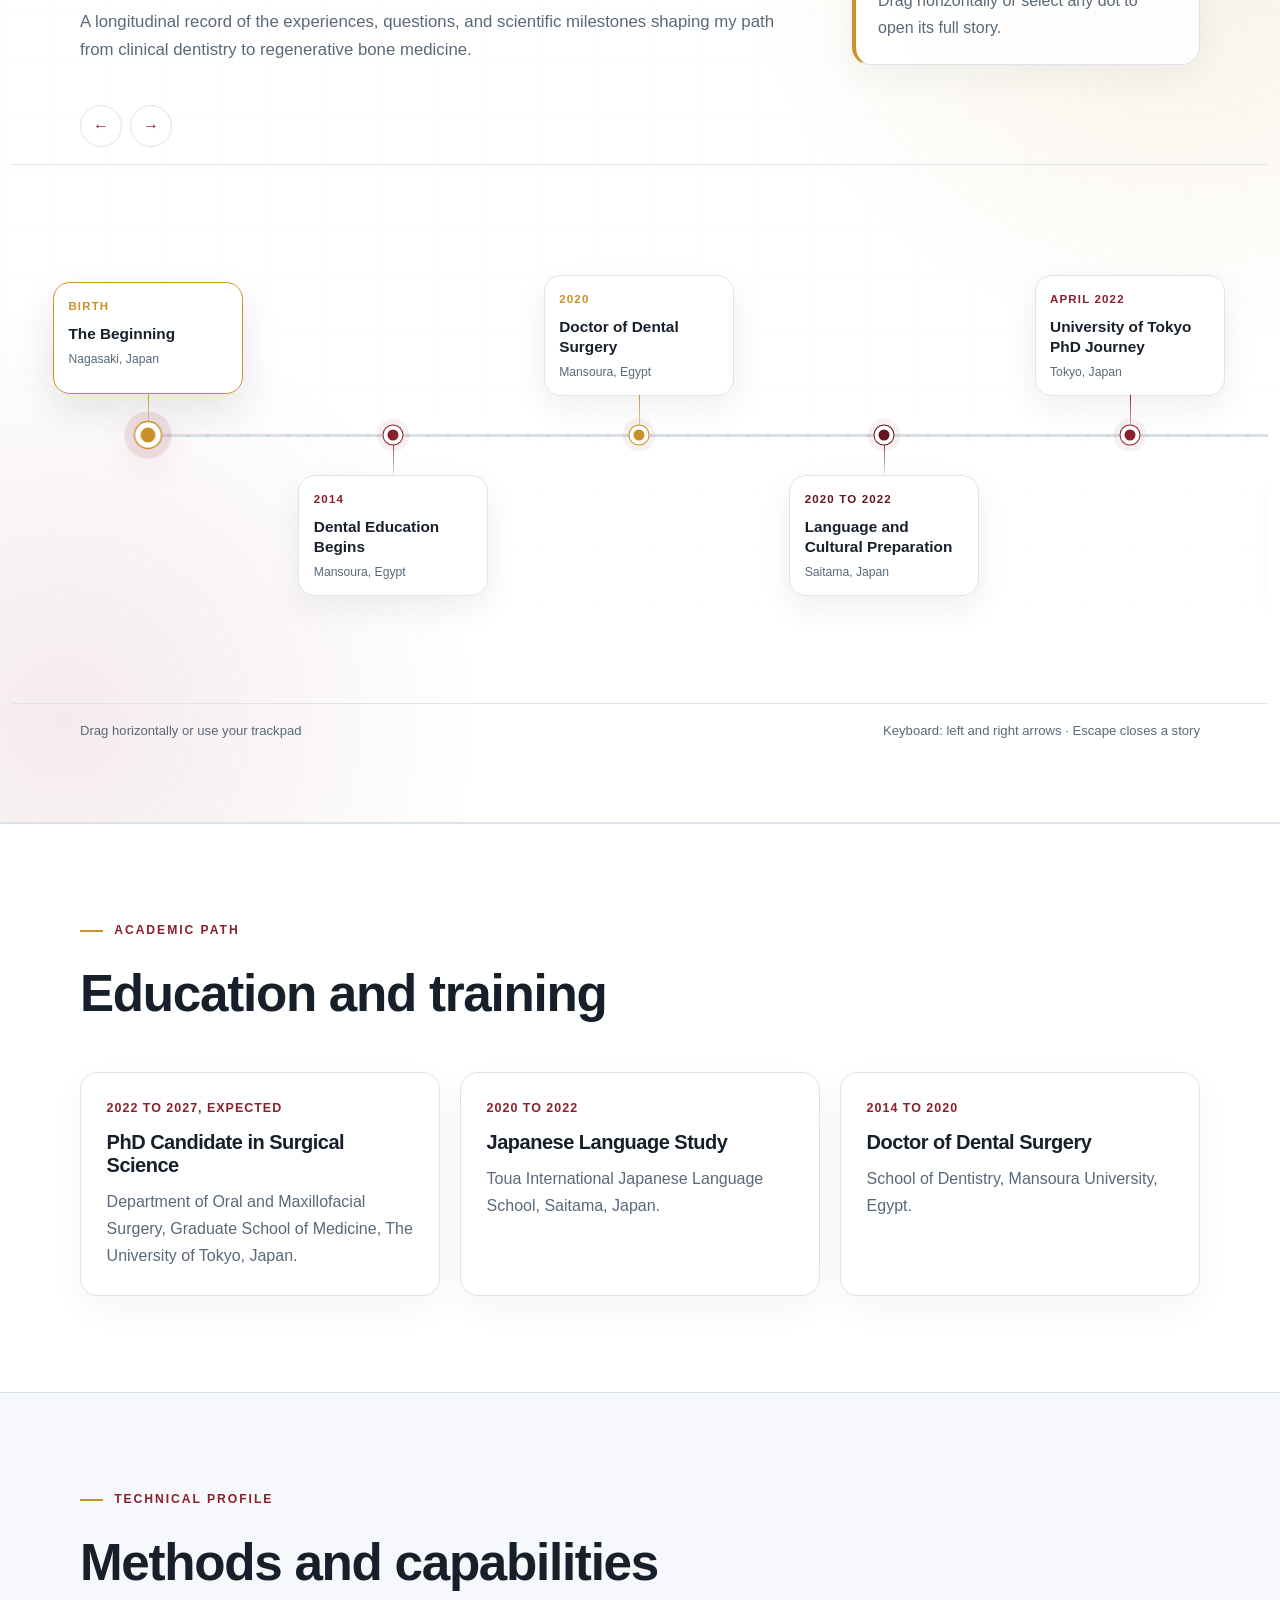
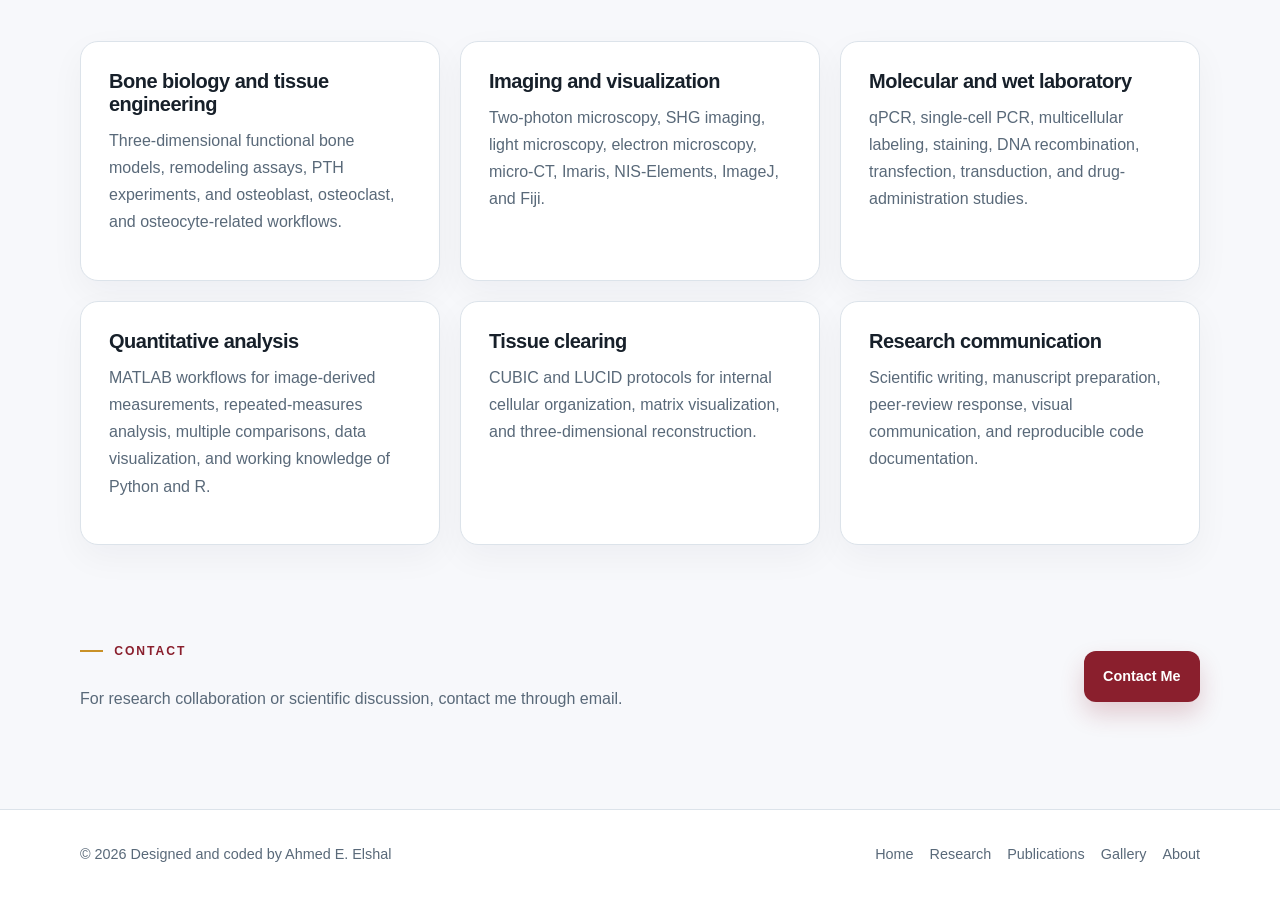
==== commit 383cc19e: "Update about.html" ====
--- a/about.html
+++ b/about.html
@@ -96,27 +96,33 @@
         </div>
 
         <aside class="journey-guide">
-          <strong>Interactive timeline</strong>
-          <p>Drag horizontally, filter the chapters, or select any dot to open its full story.</p>
+          <p>Drag horizontally or select any dot to open its full story.</p>
         </aside>
       </div>
 
       <div class="journey-timeline" data-journey-timeline>
-        <div class="journey-toolbar">
-          <div class="journey-filters" role="group" aria-label="Filter timeline events">
-            <button class="journey-filter active" type="button" data-filter="all">All chapters</button>
-            <button class="journey-filter" type="button" data-filter="origin">Origins</button>
-            <button class="journey-filter" type="button" data-filter="education">Education</button>
-            <button class="journey-filter" type="button" data-filter="research">Research</button>
-            <button class="journey-filter" type="button" data-filter="achievement">Achievements</button>
-            <button class="journey-filter" type="button" data-filter="future">Future</button>
-          </div>
-
-          <div class="journey-actions" aria-label="Timeline navigation">
-            <button id="journeyPrevious" class="journey-nav" type="button" aria-label="Previous timeline event">←</button>
-            <button id="journeyNext" class="journey-nav" type="button" aria-label="Next timeline event">→</button>
-          </div>
-        </div>
+
+<div class="journey-toolbar">
+  <div class="journey-actions" aria-label="Timeline navigation">
+    <button
+      id="journeyPrevious"
+      class="journey-nav"
+      type="button"
+      aria-label="Previous timeline event"
+    >
+      ←
+    </button>
+
+    <button
+      id="journeyNext"
+      class="journey-nav"
+      type="button"
+      aria-label="Next timeline event"
+    >
+      →
+    </button>
+  </div>
+</div>
 
         <div id="journeyViewport" class="journey-viewport" aria-label="Scrollable personal timeline">
           <div id="journeyStage" class="journey-stage">
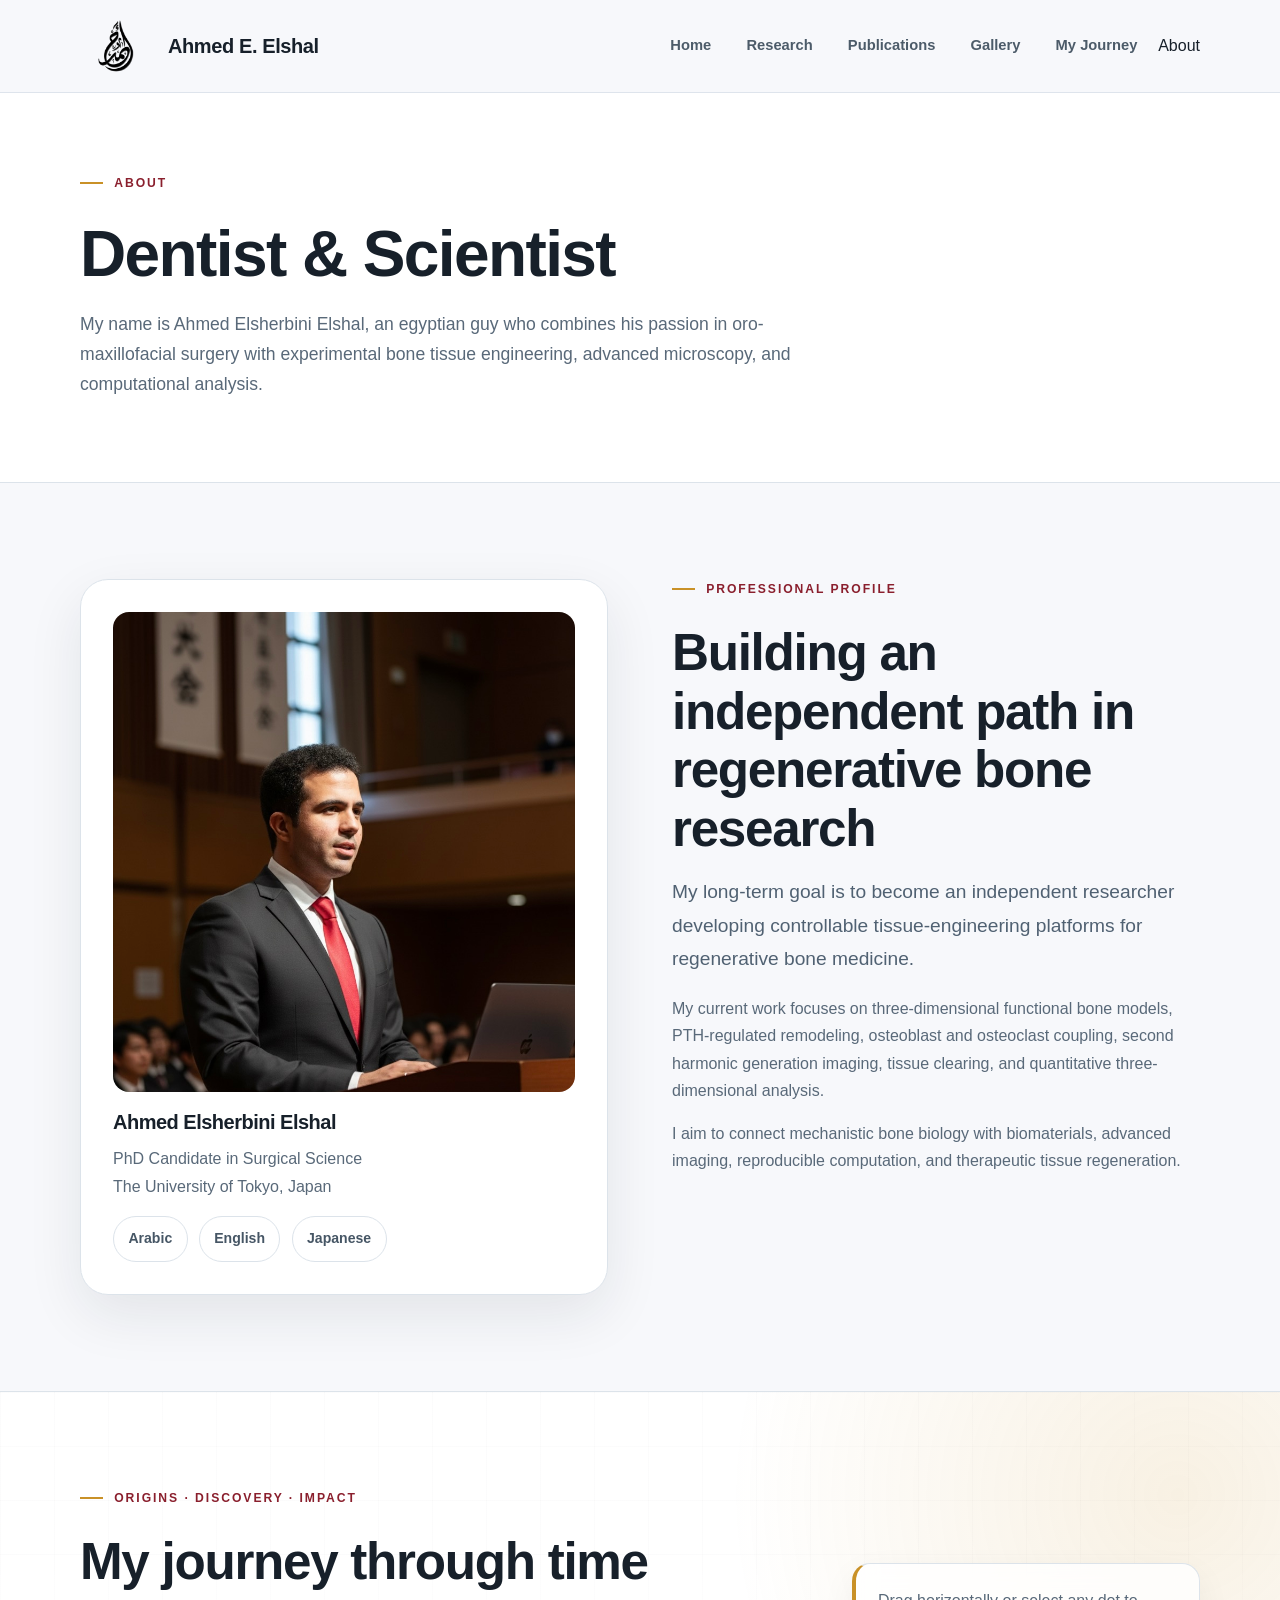
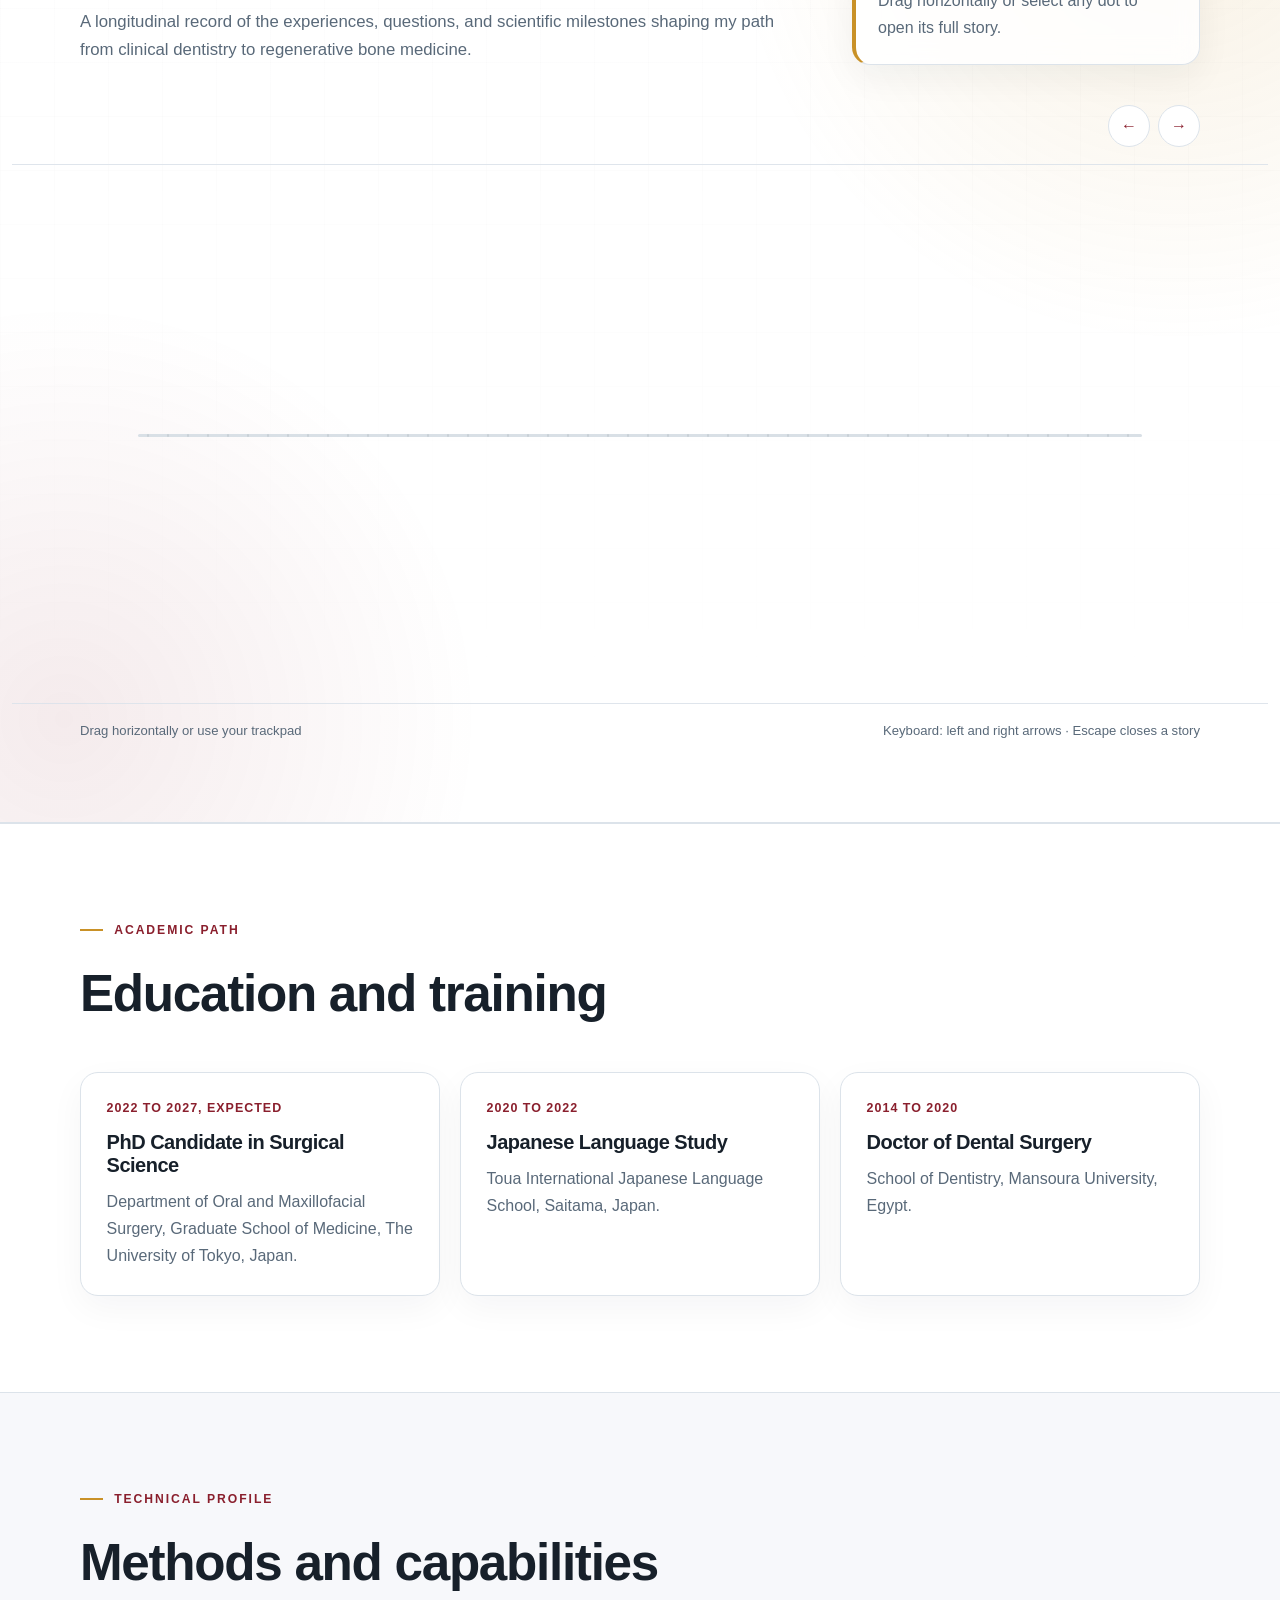
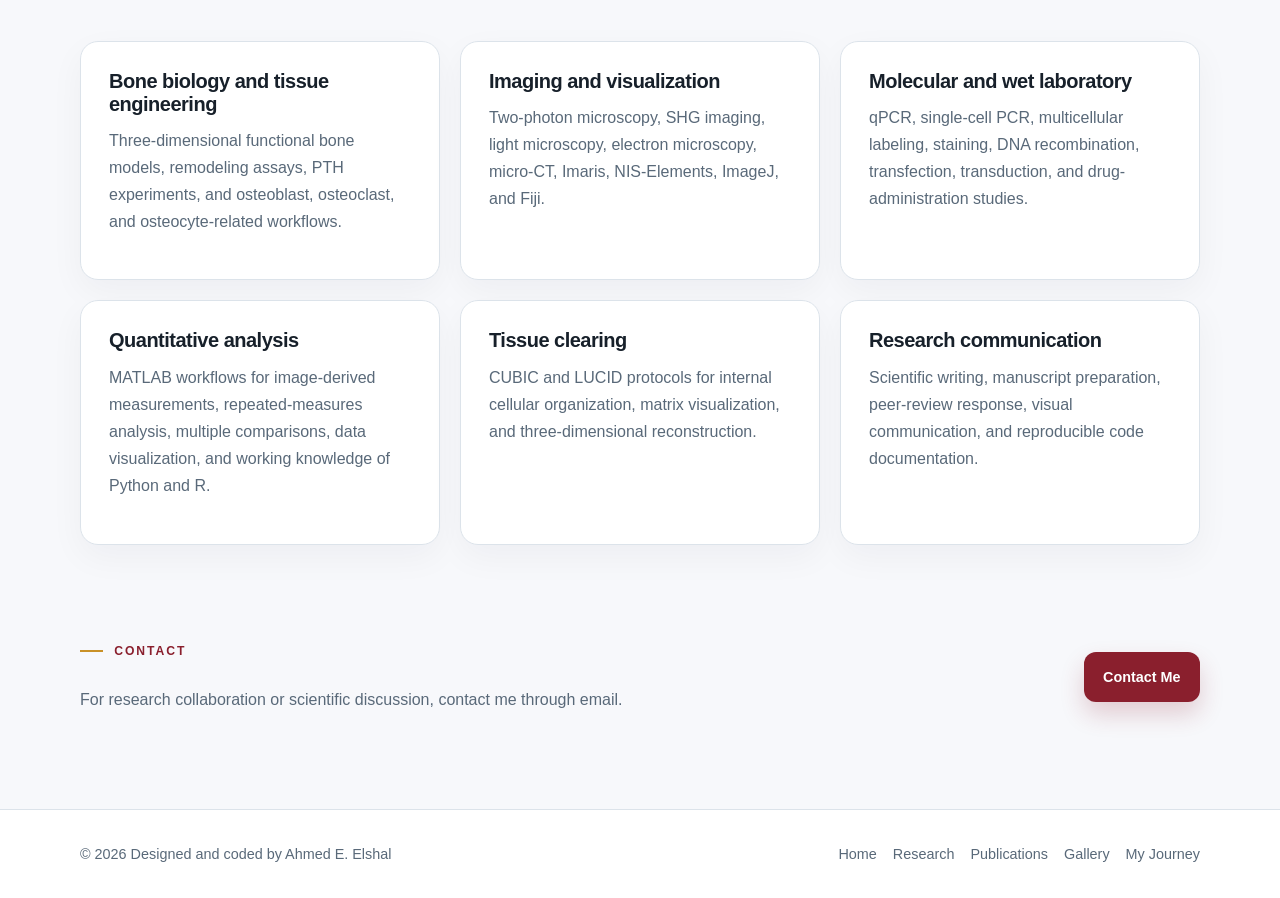
==== commit a231d393: "Update about.html" ====
--- a/about.html
+++ b/about.html
@@ -28,6 +28,7 @@
         <a href="research.html">Research</a>
         <a href="publications.html">Publications</a>
         <a href="gallery.html">Gallery</a>
+        <a href="journey.html">My Journey</a
         <a class="active" href="about.html" aria-current="page">About</a>
       </nav>
     </div>
@@ -268,7 +269,7 @@
         <a href="research.html">Research</a>
         <a href="publications.html">Publications</a>
         <a href="gallery.html">Gallery</a>
-        <a href="about.html">About</a>
+        <a href="journey.html">My Journey</a
       </div>
     </div>
   </footer>
--- a/styles.css
+++ b/styles.css
@@ -733,3 +733,53 @@
     transition: none;
   }
 }
+.reveal-section {
+  opacity: 0;
+  transform:
+    translateY(24px)
+    rotateX(2deg);
+  transform-origin: center top;
+  transition:
+    opacity 0.8s cubic-bezier(0.22, 1, 0.36, 1),
+    transform 0.8s cubic-bezier(0.22, 1, 0.36, 1);
+  will-change: opacity, transform;
+}
+
+.reveal-section.is-visible {
+  opacity: 1;
+  transform:
+    translateY(0)
+    rotateX(0deg);
+}
+
+/*
+  Optional manual exclusion:
+
+  <section data-no-reveal>
+*/
+
+[data-no-reveal] {
+  opacity: 1;
+  transform: none;
+}
+
+/* Accessibility */
+
+@media (prefers-reduced-motion: reduce) {
+  .reveal-section {
+    opacity: 1;
+    transform: none;
+    transition: none;
+    will-change: auto;
+  }
+}
+
+/* Print protection */
+
+@media print {
+  .reveal-section {
+    opacity: 1;
+    transform: none;
+    transition: none;
+  }
+}
--- a/timeline.css
+++ b/timeline.css
@@ -118,19 +118,11 @@
   width: min(1120px, calc(100% - 16px));
   margin: 0 auto 1.1rem;
   display: flex;
-  flex-wrap: wrap;
   align-items: center;
-  justify-content: space-between;
-  gap: 0.9rem;
-}
-
-.journey-filters {
-  display: flex;
-  flex-wrap: wrap;
-  gap: 0.5rem;
-}
-
-.journey-filter,
+  justify-content: flex-end;
+}
+
+
 .journey-nav,
 .journey-close {
   font: inherit;
@@ -143,24 +135,6 @@
     box-shadow 0.18s ease;
 }
 
-.journey-filter {
-  padding: 0.58rem 0.9rem;
-  border: 1px solid var(--line, #dce3ea);
-  border-radius: 999px;
-  background: rgba(255, 255, 255, 0.85);
-  color: var(--muted, #596979);
-  font-size: 0.86rem;
-  font-weight: 750;
-}
-
-.journey-filter:hover,
-.journey-filter.active {
-  border-color: rgba(138, 31, 45, 0.35);
-  background: rgba(138, 31, 45, 0.08);
-  color: var(--primary, #8a1f2d);
-}
-
-.journey-filter:focus-visible,
 .journey-nav:focus-visible,
 .journey-close:focus-visible,
 .journey-node:focus-visible {
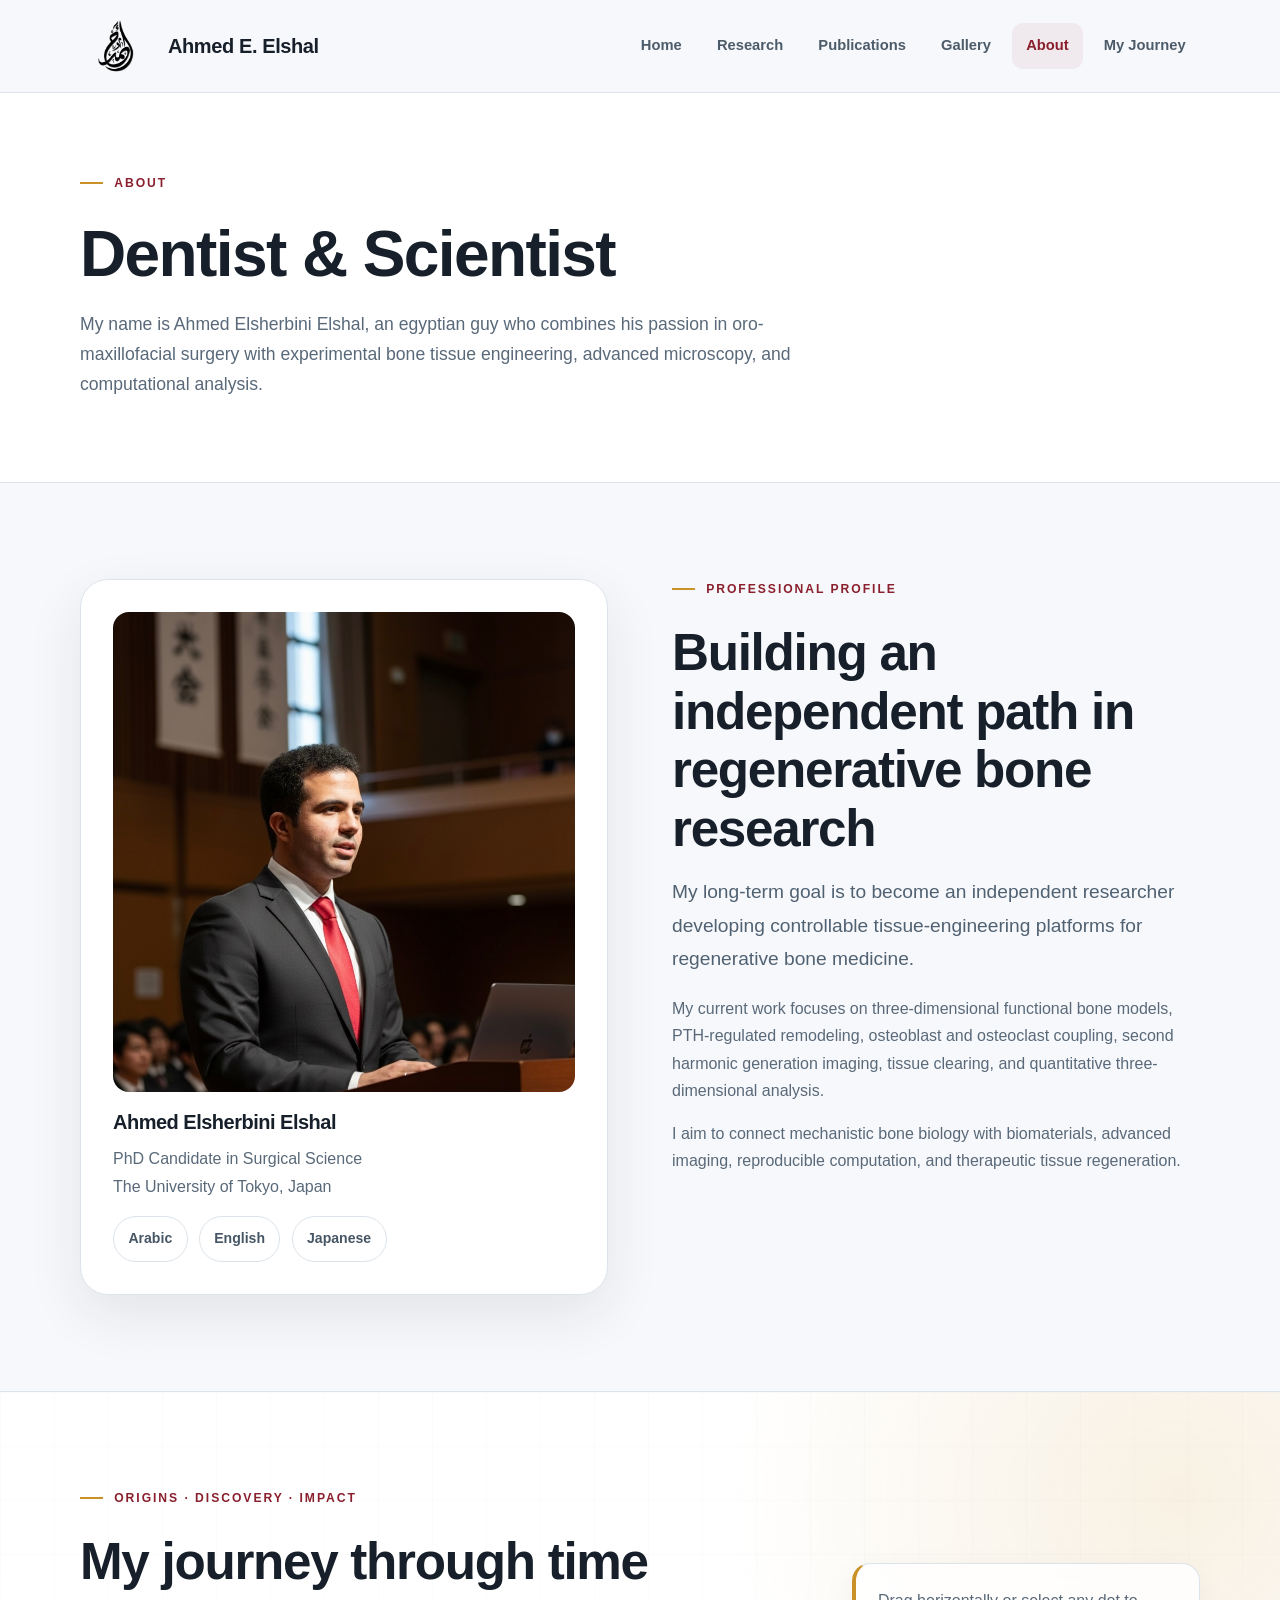
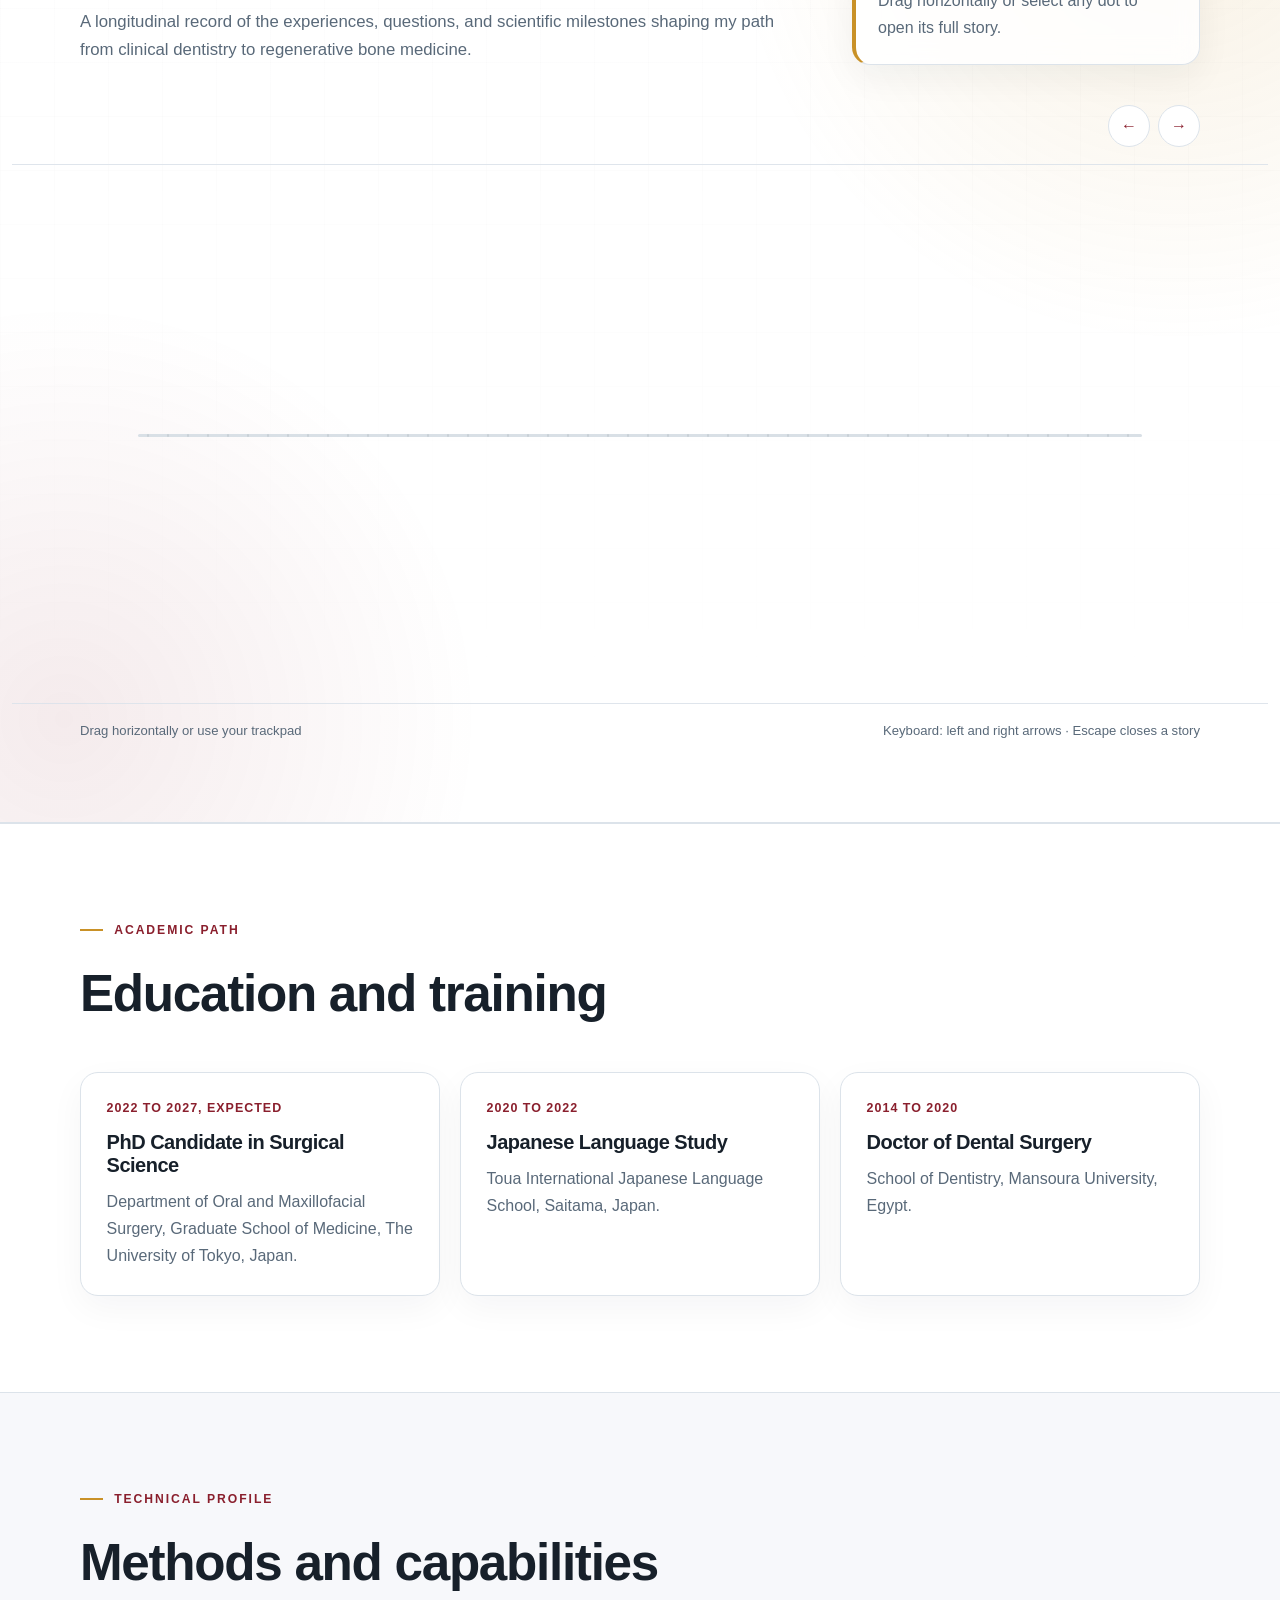
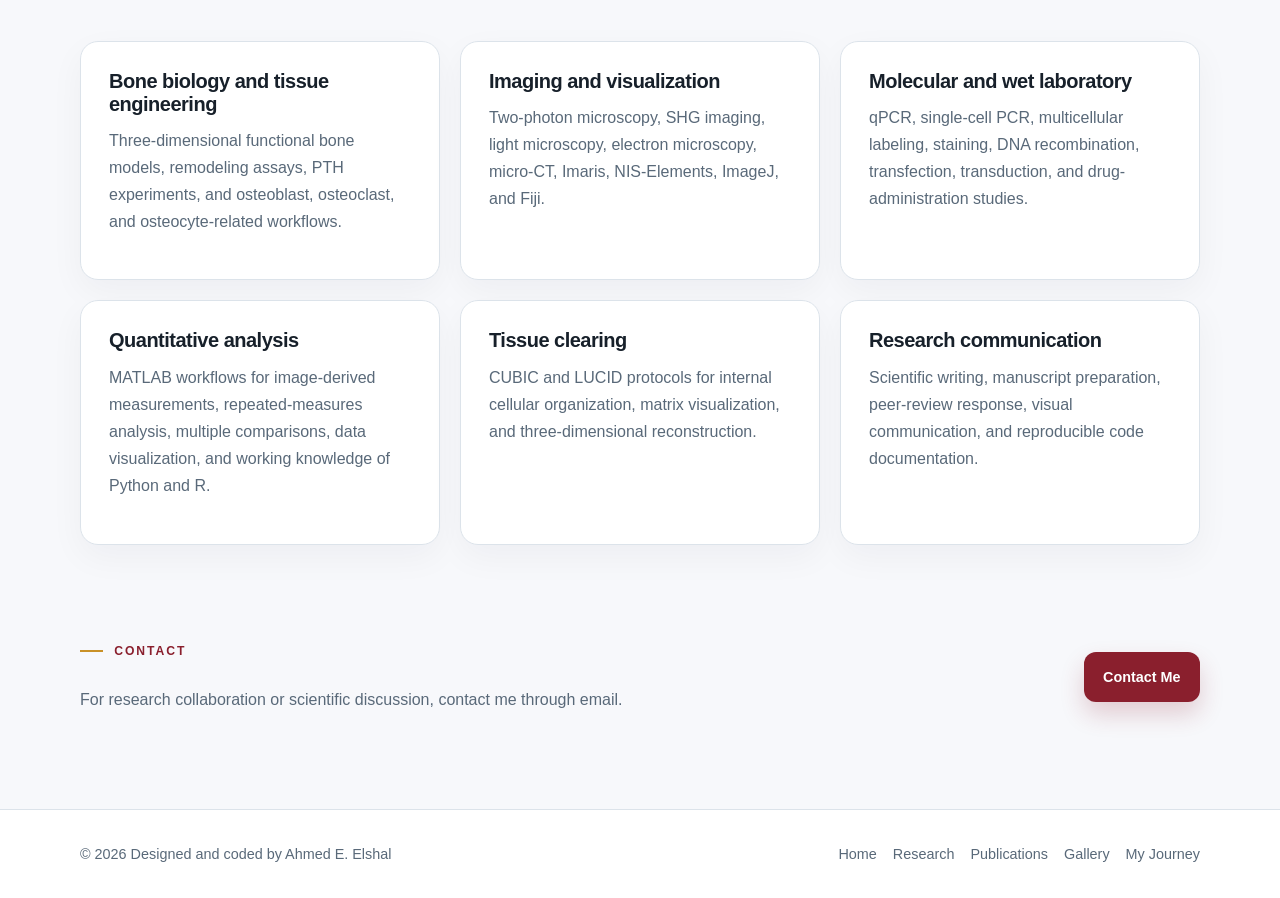
==== commit 9b4f2753: "Update about.html" ====
--- a/about.html
+++ b/about.html
@@ -28,8 +28,14 @@
         <a href="research.html">Research</a>
         <a href="publications.html">Publications</a>
         <a href="gallery.html">Gallery</a>
+        <a
+          class="active"
+          href="about.html"
+          aria-current="page"
+        >
+          About
+        </a>
         <a href="journey.html">My Journey</a
-        <a class="active" href="about.html" aria-current="page">About</a>
       </nav>
     </div>
   </header>
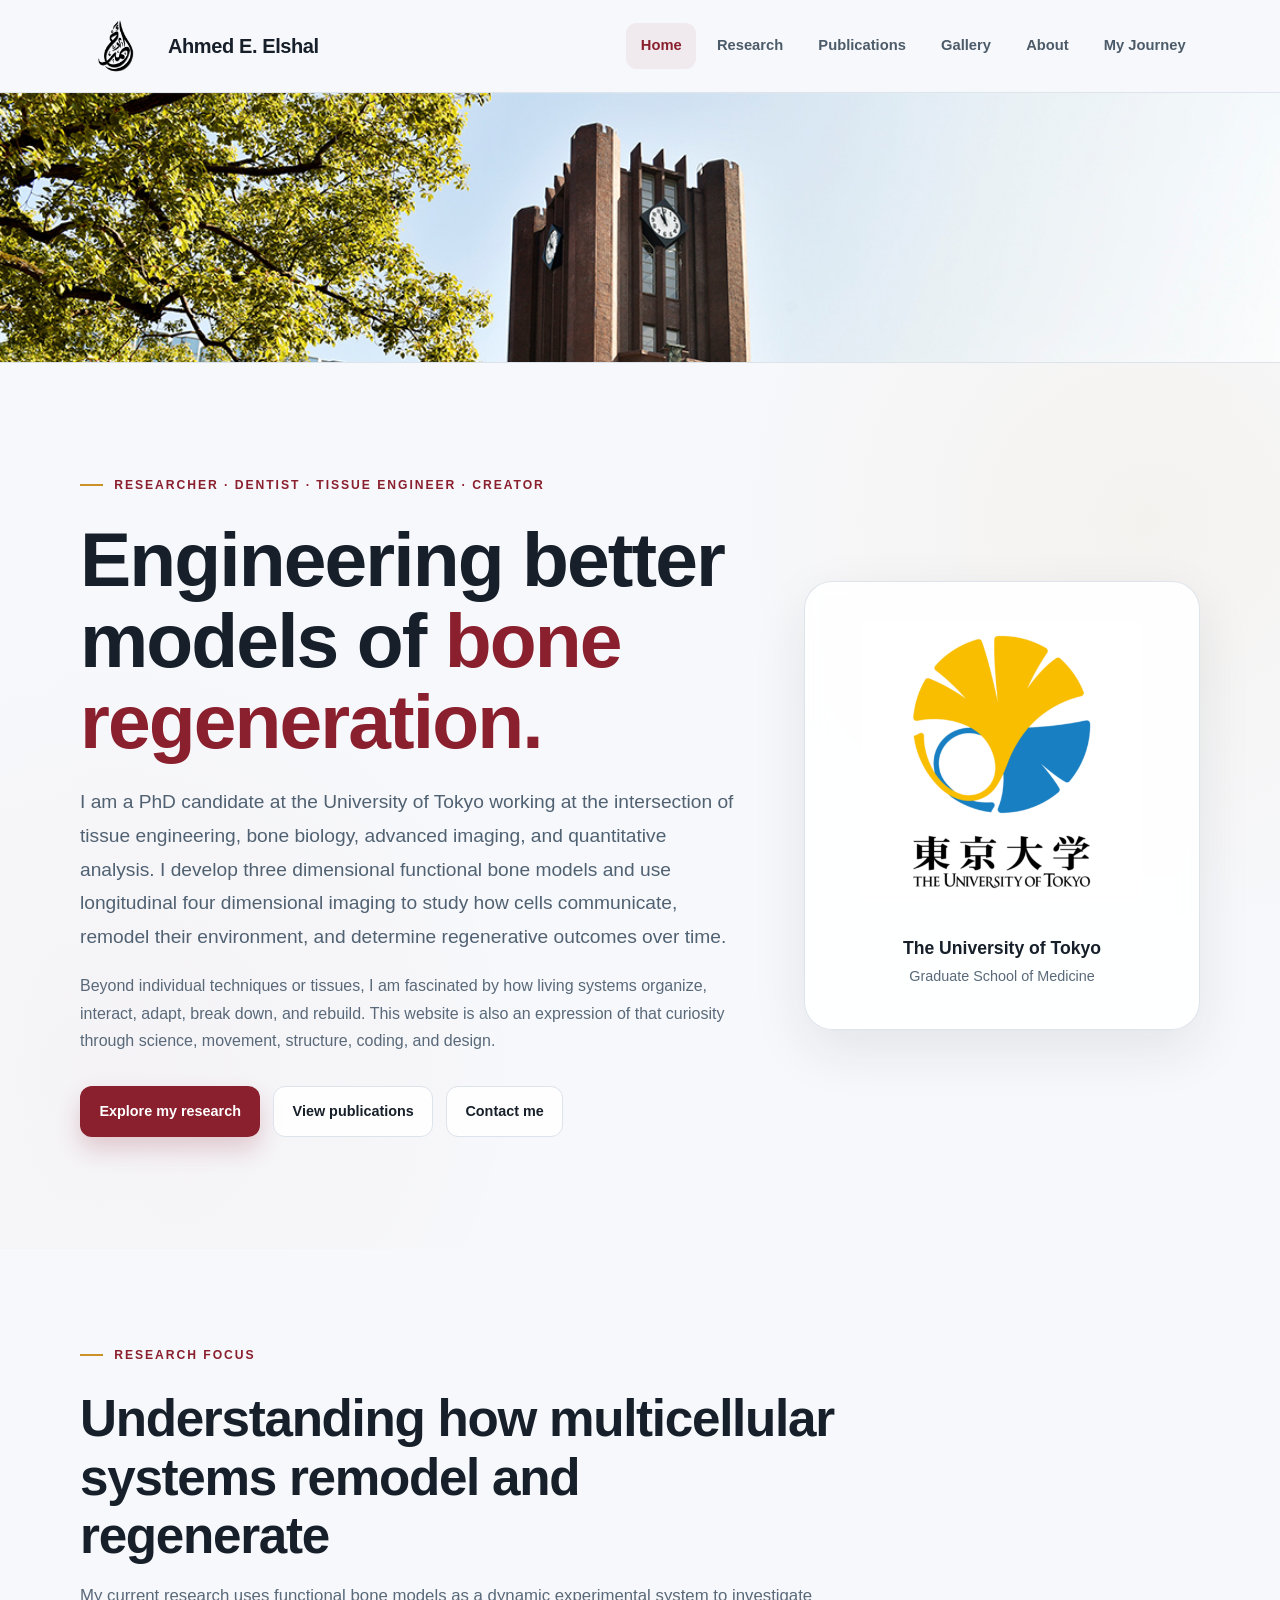
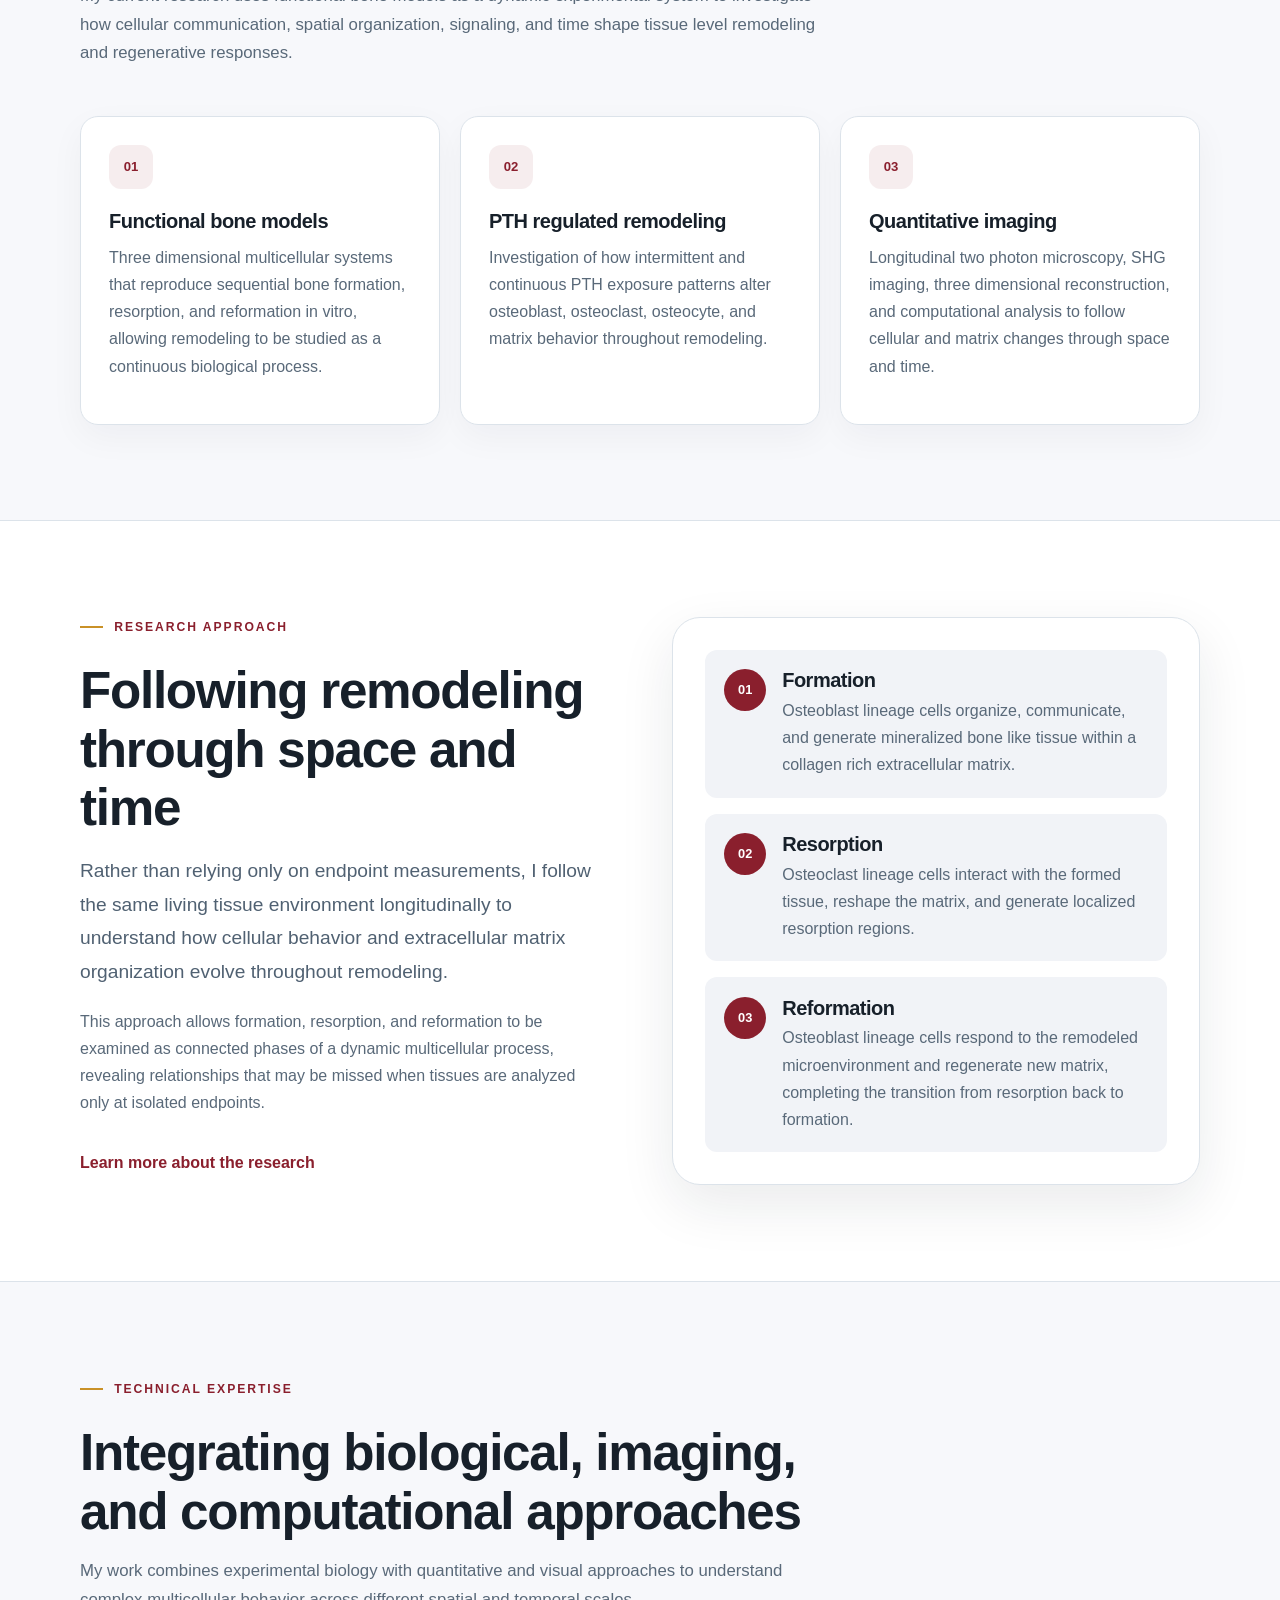
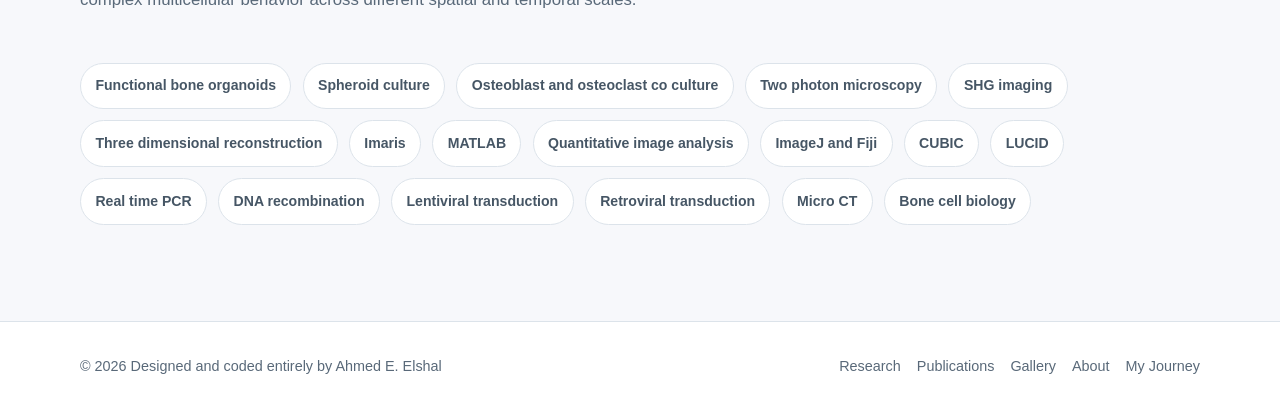
==== commit 0bf4a58e: "Update about.html" ====
--- a/about.html
+++ b/about.html
@@ -1,286 +1,563 @@
-<!doctype html>
+<!DOCTYPE html>
 <html lang="en">
+
 <head>
   <meta charset="utf-8">
-  <meta name="viewport" content="width=device-width, initial-scale=1">
-  <meta name="description" content="Academic background, research journey, skills, and contact information for Ahmed Elsherbini Elshal.">
+
+  <meta
+    name="viewport"
+    content="width=device-width, initial-scale=1"
+  >
+
+  <meta
+    name="description"
+    content="Ahmed E. Elshal is a researcher, dentist, and tissue engineer at the University of Tokyo exploring bone remodeling, multicellular systems, regenerative biology, advanced imaging, and quantitative analysis."
+  >
+
   <meta name="theme-color" content="#8a1f2d">
-  <title>About | Ahmed E. Elshal</title>
-  <link rel="icon" type="image/png" href="Ahmed_Black_Logo.png">
-  <link rel="stylesheet" href="styles.css">
-  <link rel="stylesheet" href="timeline.css?v=2">
+
+  <title>Ahmed E. Elshal | Researcher · Dentist · Tissue Engineer · Creator</title>
+
+  <link
+    rel="icon"
+    type="image/png"
+    href="Ahmed_Black_Logo.png"
+  >
+
+  <link rel="stylesheet" href="styles.css?v=8">
 </head>
 
 <body>
-  <a class="skip-link" href="#main">Skip to content</a>
+
+  <a class="skip-link" href="#main">
+    Skip to content
+  </a>
 
   <header class="site-header">
+
     <div class="container nav-wrap">
-      <a class="brand" href="index.html" aria-label="Ahmed E. Elshal homepage">
-        <img class="site-logo" src="Ahmed_Black_Logo.png" alt="Ahmed Elshal logo">
-        <span class="brand-name">Ahmed E. Elshal</span>
+
+      <a
+        class="brand"
+        href="index.html"
+        aria-label="Ahmed E. Elshal homepage"
+      >
+
+        <img
+          class="site-logo"
+          src="Ahmed_Black_Logo.png"
+          alt="Ahmed Elshal logo"
+        >
+
+        <span class="brand-name">
+          Ahmed E. Elshal
+        </span>
+
       </a>
 
-      <button class="menu-button" type="button" aria-label="Open navigation" aria-expanded="false">☰</button>
-
-      <nav class="site-nav" aria-label="Main navigation">
-        <a href="index.html">Home</a>
-        <a href="research.html">Research</a>
-        <a href="publications.html">Publications</a>
-        <a href="gallery.html">Gallery</a>
+      <button
+        class="menu-button"
+        type="button"
+        aria-label="Open navigation"
+        aria-expanded="false"
+        aria-controls="main-navigation"
+      >
+        ☰
+      </button>
+
+      <nav
+        class="site-nav"
+        id="main-navigation"
+        aria-label="Main navigation"
+      >
+
         <a
           class="active"
-          href="about.html"
+          href="index.html"
           aria-current="page"
         >
+          Home
+        </a>
+
+        <a href="research.html">
+          Research
+        </a>
+
+        <a href="publications.html">
+          Publications
+        </a>
+
+        <a href="gallery.html">
+          Gallery
+        </a>
+
+        <a href="about.html">
           About
         </a>
-        <a href="journey.html">My Journey</a
+
+        <a href="journey.html">
+          My Journey
+        </a>
+
       </nav>
+
     </div>
+
   </header>
 
   <main id="main">
-    <section class="page-hero">
+
+    <section
+      class="campus-image-section"
+      aria-label="The University of Tokyo Hongo Campus"
+    >
+
+      <img
+        class="campus-image"
+        src="Hongo_Campus.jpg"
+        alt="The University of Tokyo Hongo Campus"
+        width="1920"
+        height="900"
+        loading="eager"
+        decoding="async"
+        fetchpriority="high"
+      >
+
+    </section>
+
+    <section class="hero" id="hero">
+
+      <canvas
+        id="dna-canvas"
+        class="dna-canvas"
+        aria-hidden="true"
+      ></canvas>
+
+      <div class="container hero-grid">
+
+        <div class="hero-copy">
+
+          <div class="eyebrow">
+            Researcher · Dentist · Tissue Engineer · Creator
+          </div>
+
+          <h1 class="hero-title">
+            Engineering better models of
+            <span>bone regeneration.</span>
+          </h1>
+
+          <p class="lead">
+            I am a PhD candidate at the University of Tokyo working at the
+            intersection of tissue engineering, bone biology, advanced imaging,
+            and quantitative analysis. I develop three dimensional functional
+            bone models and use longitudinal four dimensional imaging to study
+            how cells communicate, remodel their environment, and determine
+            regenerative outcomes over time.
+          </p>
+
+          <p>
+            Beyond individual techniques or tissues, I am fascinated by how
+            living systems organize, interact, adapt, break down, and rebuild.
+            This website is also an expression of that curiosity through
+            science, movement, structure, coding, and design.
+          </p>
+
+          <div class="hero-actions">
+
+            <a
+              class="button button-primary"
+              href="research.html"
+            >
+              Explore my research
+            </a>
+
+            <a
+              class="button button-secondary"
+              href="publications.html"
+            >
+              View publications
+            </a>
+
+            <a
+              class="button button-secondary"
+              href="mailto:aelshal-omfs@g.ecc.u-tokyo.ac.jp"
+            >
+              Contact me
+            </a>
+
+          </div>
+
+        </div>
+
+        <div class="hero-visual">
+
+          <div class="todai-logo-panel">
+
+            <img
+              class="todai-logo"
+              src="Todai_logo.png"
+              alt="The University of Tokyo logo"
+            >
+
+            <div class="todai-logo-caption">
+
+              <strong>
+                The University of Tokyo
+              </strong>
+
+              <span>
+                Graduate School of Medicine
+              </span>
+
+            </div>
+
+          </div>
+
+        </div>
+
+      </div>
+
+    </section>
+
+    <section class="section">
+
       <div class="container">
-        <div class="eyebrow">About</div>
-        <h1>Dentist & Scientist</h1>
-        <p>
-          My name is Ahmed Elsherbini Elshal, an egyptian guy who combines his passion in oro-maxillofacial surgery with experimental bone tissue engineering, advanced microscopy, and computational analysis.
-        </p>
+
+        <div class="section-heading">
+
+          <div class="eyebrow">
+            Research focus
+          </div>
+
+          <h2>
+            Understanding how multicellular systems remodel and regenerate
+          </h2>
+
+          <p>
+            My current research uses functional bone models as a dynamic
+            experimental system to investigate how cellular communication,
+            spatial organization, signaling, and time shape tissue level
+            remodeling and regenerative responses.
+          </p>
+
+        </div>
+
+        <div class="card-grid">
+
+          <article class="card">
+
+            <div class="card-icon">
+              01
+            </div>
+
+            <h3>
+              Functional bone models
+            </h3>
+
+            <p>
+              Three dimensional multicellular systems that reproduce
+              sequential bone formation, resorption, and reformation in vitro,
+              allowing remodeling to be studied as a continuous biological
+              process.
+            </p>
+
+          </article>
+
+          <article class="card">
+
+            <div class="card-icon">
+              02
+            </div>
+
+            <h3>
+              PTH regulated remodeling
+            </h3>
+
+            <p>
+              Investigation of how intermittent and continuous PTH exposure
+              patterns alter osteoblast, osteoclast, osteocyte, and matrix
+              behavior throughout remodeling.
+            </p>
+
+          </article>
+
+          <article class="card">
+
+            <div class="card-icon">
+              03
+            </div>
+
+            <h3>
+              Quantitative imaging
+            </h3>
+
+            <p>
+              Longitudinal two photon microscopy, SHG imaging, three
+              dimensional reconstruction, and computational analysis to follow
+              cellular and matrix changes through space and time.
+            </p>
+
+          </article>
+
+        </div>
+
       </div>
+
     </section>
 
+    <section class="section section-alt">
+
+      <div class="container split">
+
+        <div>
+
+          <div class="eyebrow">
+            Research approach
+          </div>
+
+          <h2>
+            Following remodeling through space and time
+          </h2>
+
+          <p class="lead">
+            Rather than relying only on endpoint measurements, I follow the
+            same living tissue environment longitudinally to understand how
+            cellular behavior and extracellular matrix organization evolve
+            throughout remodeling.
+          </p>
+
+          <p>
+            This approach allows formation, resorption, and reformation to be
+            examined as connected phases of a dynamic multicellular process,
+            revealing relationships that may be missed when tissues are
+            analyzed only at isolated endpoints.
+          </p>
+
+          <a class="text-link" href="research.html">
+            Learn more about the research
+          </a>
+
+        </div>
+
+        <div class="panel">
+
+          <div class="process-list">
+
+            <div class="process-item">
+
+              <span class="process-number">
+                01
+              </span>
+
+              <div>
+
+                <h3>
+                  Formation
+                </h3>
+
+                <p>
+                  Osteoblast lineage cells organize, communicate, and generate
+                  mineralized bone like tissue within a collagen rich
+                  extracellular matrix.
+                </p>
+
+              </div>
+
+            </div>
+
+            <div class="process-item">
+
+              <span class="process-number">
+                02
+              </span>
+
+              <div>
+
+                <h3>
+                  Resorption
+                </h3>
+
+                <p>
+                  Osteoclast lineage cells interact with the formed tissue,
+                  reshape the matrix, and generate localized resorption regions.
+                </p>
+
+              </div>
+
+            </div>
+
+            <div class="process-item">
+
+              <span class="process-number">
+                03
+              </span>
+
+              <div>
+
+                <h3>
+                  Reformation
+                </h3>
+
+                <p>
+                  Osteoblast lineage cells respond to the remodeled
+                  microenvironment and regenerate new matrix, completing the
+                  transition from resorption back to formation.
+                </p>
+
+              </div>
+
+            </div>
+
+          </div>
+
+        </div>
+
+      </div>
+
+    </section>
+
     <section class="section">
-      <div class="container split">
-        <div class="panel about-profile-panel">
-          <img
-            class="about-profile-image"
-            src="Ahmed_Presenting.jpg"
-            alt="Ahmed Elshal presenting at a scientific event"
-          >
-          <h3>Ahmed Elsherbini Elshal</h3>
-          <p class="about-role">
-            PhD Candidate in Surgical Science<br>
-            The University of Tokyo, Japan
+
+      <div class="container">
+
+        <div class="section-heading">
+
+          <div class="eyebrow">
+            Technical expertise
+          </div>
+
+          <h2>
+            Integrating biological, imaging, and computational approaches
+          </h2>
+
+          <p>
+            My work combines experimental biology with quantitative and visual
+            approaches to understand complex multicellular behavior across
+            different spatial and temporal scales.
           </p>
-          <div class="tag-list" aria-label="Languages">
-            <span class="tag">Arabic</span>
-            <span class="tag">English</span>
-            <span class="tag">Japanese</span>
-          </div>
-        </div>
-
-        <div>
-          <div class="eyebrow">Professional profile</div>
-          <h2>Building an independent path in regenerative bone research</h2>
-          <p class="lead">
-            My long-term goal is to become an independent researcher developing controllable
-            tissue-engineering platforms for regenerative bone medicine.
-          </p>
-          <p>
-            My current work focuses on three-dimensional functional bone models, PTH-regulated
-            remodeling, osteoblast and osteoclast coupling, second harmonic generation imaging,
-            tissue clearing, and quantitative three-dimensional analysis.
-          </p>
-          <p>
-            I aim to connect mechanistic bone biology with biomaterials, advanced imaging,
-            reproducible computation, and therapeutic tissue regeneration.
-          </p>
-        </div>
+
+        </div>
+
+        <div class="tag-list">
+
+          <span class="tag">
+            Functional bone organoids
+          </span>
+
+          <span class="tag">
+            Spheroid culture
+          </span>
+
+          <span class="tag">
+            Osteoblast and osteoclast co culture
+          </span>
+
+          <span class="tag">
+            Two photon microscopy
+          </span>
+
+          <span class="tag">
+            SHG imaging
+          </span>
+
+          <span class="tag">
+            Three dimensional reconstruction
+          </span>
+
+          <span class="tag">
+            Imaris
+          </span>
+
+          <span class="tag">
+            MATLAB
+          </span>
+
+          <span class="tag">
+            Quantitative image analysis
+          </span>
+
+          <span class="tag">
+            ImageJ and Fiji
+          </span>
+
+          <span class="tag">
+            CUBIC
+          </span>
+
+          <span class="tag">
+            LUCID
+          </span>
+
+          <span class="tag">
+            Real time PCR
+          </span>
+
+          <span class="tag">
+            DNA recombination
+          </span>
+
+          <span class="tag">
+            Lentiviral transduction
+          </span>
+
+          <span class="tag">
+            Retroviral transduction
+          </span>
+
+          <span class="tag">
+            Micro CT
+          </span>
+
+          <span class="tag">
+            Bone cell biology
+          </span>
+
+        </div>
+
       </div>
+
     </section>
 
-    <section class="journey-section" aria-labelledby="journeyTitle">
-      <div class="container journey-introduction">
-        <div>
-          <div class="eyebrow">Origins · Discovery · Impact</div>
-          <h2 id="journeyTitle">My journey through time</h2>
-          <p>
-            A longitudinal record of the experiences, questions, and scientific milestones
-            shaping my path from clinical dentistry to regenerative bone medicine.
-          </p>
-        </div>
-
-        <aside class="journey-guide">
-          <p>Drag horizontally or select any dot to open its full story.</p>
-        </aside>
+  </main>
+
+  <footer class="site-footer">
+
+    <div class="container footer-grid">
+
+      <span>
+        © <span data-year></span> Designed and coded entirely by Ahmed E. Elshal
+      </span>
+
+      <div class="footer-links">
+
+        <a href="research.html">
+          Research
+        </a>
+
+        <a href="publications.html">
+          Publications
+        </a>
+
+        <a href="gallery.html">
+          Gallery
+        </a>
+
+        <a href="about.html">
+          About
+        </a>
+
+        <a href="journey.html">
+          My Journey
+        </a>
+
       </div>
 
-      <div class="journey-timeline" data-journey-timeline>
-
-<div class="journey-toolbar">
-  <div class="journey-actions" aria-label="Timeline navigation">
-    <button
-      id="journeyPrevious"
-      class="journey-nav"
-      type="button"
-      aria-label="Previous timeline event"
-    >
-      ←
-    </button>
-
-    <button
-      id="journeyNext"
-      class="journey-nav"
-      type="button"
-      aria-label="Next timeline event"
-    >
-      →
-    </button>
-  </div>
-</div>
-
-        <div id="journeyViewport" class="journey-viewport" aria-label="Scrollable personal timeline">
-          <div id="journeyStage" class="journey-stage">
-            <div class="journey-axis" aria-hidden="true"></div>
-          </div>
-        </div>
-
-        <div class="journey-hint">
-          <span>Drag horizontally or use your trackpad</span>
-          <span>Keyboard: left and right arrows · Escape closes a story</span>
-        </div>
-      </div>
-    </section>
-
-    <section class="section section-alt">
-      <div class="container">
-        <div class="section-heading">
-          <div class="eyebrow">Academic path</div>
-          <h2>Education and training</h2>
-        </div>
-
-        <div class="about-education-grid">
-          <article class="about-education-card">
-            <span>2022 to 2027, expected</span>
-            <h3>PhD Candidate in Surgical Science</h3>
-            <p>
-              Department of Oral and Maxillofacial Surgery, Graduate School of Medicine,
-              The University of Tokyo, Japan.
-            </p>
-          </article>
-
-          <article class="about-education-card">
-            <span>2020 to 2022</span>
-            <h3>Japanese Language Study</h3>
-            <p>Toua International Japanese Language School, Saitama, Japan.</p>
-          </article>
-
-          <article class="about-education-card">
-            <span>2014 to 2020</span>
-            <h3>Doctor of Dental Surgery</h3>
-            <p>School of Dentistry, Mansoura University, Egypt. </p>
-          </article>
-        </div>
-      </div>
-    </section>
-
-    <section class="section">
-      <div class="container">
-        <div class="section-heading">
-          <div class="eyebrow">Technical profile</div>
-          <h2>Methods and capabilities</h2>
-        </div>
-
-        <div class="card-grid">
-          <article class="card">
-            <h3>Bone biology and tissue engineering</h3>
-            <p>Three-dimensional functional bone models, remodeling assays, PTH experiments, and osteoblast, osteoclast, and osteocyte-related workflows.</p>
-          </article>
-
-          <article class="card">
-            <h3>Imaging and visualization</h3>
-            <p>Two-photon microscopy, SHG imaging, light microscopy, electron microscopy, micro-CT, Imaris, NIS-Elements, ImageJ, and Fiji.</p>
-          </article>
-
-          <article class="card">
-            <h3>Molecular and wet laboratory</h3>
-            <p>qPCR, single-cell PCR, multicellular labeling, staining, DNA recombination, transfection, transduction, and drug-administration studies.</p>
-          </article>
-
-          <article class="card">
-            <h3>Quantitative analysis</h3>
-            <p>MATLAB workflows for image-derived measurements, repeated-measures analysis, multiple comparisons, data visualization, and working knowledge of Python and R.</p>
-          </article>
-
-          <article class="card">
-            <h3>Tissue clearing</h3>
-            <p>CUBIC and LUCID protocols for internal cellular organization, matrix visualization, and three-dimensional reconstruction.</p>
-          </article>
-
-          <article class="card">
-            <h3>Research communication</h3>
-            <p>Scientific writing, manuscript preparation, peer-review response, visual communication, and reproducible code documentation.</p>
-          </article>
-        </div>
-      </div>
-    </section>
-
-    <section class="section" style="padding-top:0;">
-      <div class="container contact-box">
-        <div>
-          <div class="eyebrow">Contact</div>
-          <p>
-            For research collaboration or scientific discussion,
-            contact me through email.
-          </p>
-        </div>
-        <div class="contact-actions">
-          <a class="button button-primary" href="mailto:aelshal-omfs@g.ecc.u-tokyo.ac.jp">Contact Me</a>
-        </div>
-      </div>
-    </section>
-  </main>
-
-  <div
-    id="journeyDetailOverlay"
-    class="journey-overlay"
-    role="dialog"
-    aria-modal="true"
-    aria-hidden="true"
-    aria-labelledby="journeyDetailTitle"
-  >
-    <article class="journey-detail-panel">
-      <div class="journey-detail-visual">
-        <button id="journeyCloseDetail" class="journey-close" type="button" aria-label="Close timeline story">×</button>
-        <div class="journey-visual-label">
-          <span id="journeyDetailYear"></span>
-          <strong id="journeyDetailChapter"></strong>
-        </div>
-      </div>
-
-      <div class="journey-detail-body">
-        <div>
-          <span class="journey-detail-kicker">Selected milestone</span>
-          <h2 id="journeyDetailTitle"></h2>
-          <p id="journeyDetailDescription" class="journey-detail-description"></p>
-          <blockquote id="journeyDetailQuote" class="journey-detail-quote"></blockquote>
-        </div>
-
-        <ul class="journey-detail-meta" aria-label="Milestone information">
-          <li><span>Location</span><strong id="journeyDetailLocation"></strong></li>
-          <li><span>Institution</span><strong id="journeyDetailInstitution"></strong></li>
-          <li><span>Status</span><strong id="journeyDetailStatus"></strong></li>
-        </ul>
-      </div>
-    </article>
-  </div>
-
-  <footer class="site-footer">
-    <div class="container footer-grid">
-      <span>© <span data-year></span> Designed and coded by Ahmed E. Elshal</span>
-      <div class="footer-links">
-        <a href="index.html">Home</a>
-        <a href="research.html">Research</a>
-        <a href="publications.html">Publications</a>
-        <a href="gallery.html">Gallery</a>
-        <a href="journey.html">My Journey</a
-      </div>
     </div>
+
   </footer>
 
-  <script src="script.js?v=7"></script>
-  <script src="timeline.js?v=3"></script>
+  <script src="script.js?v=8"></script>
+
 </body>
+
 </html>
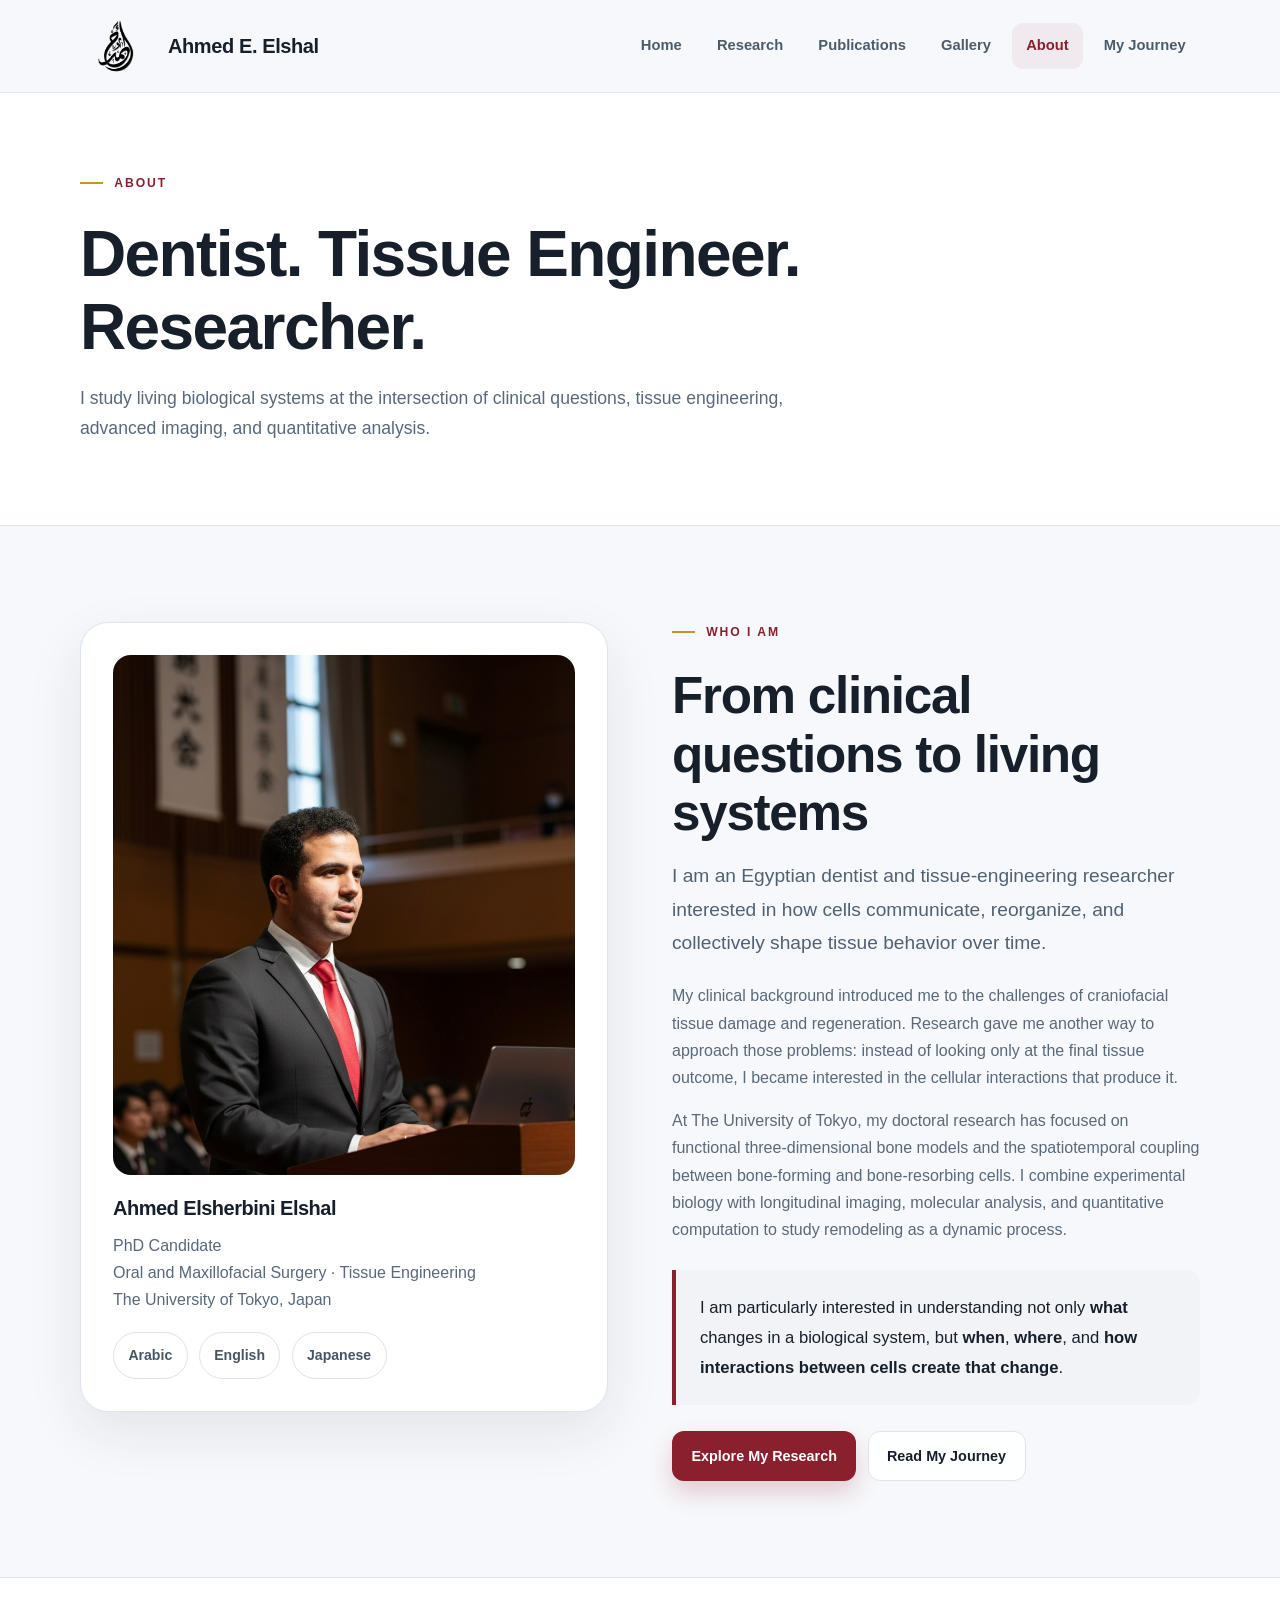
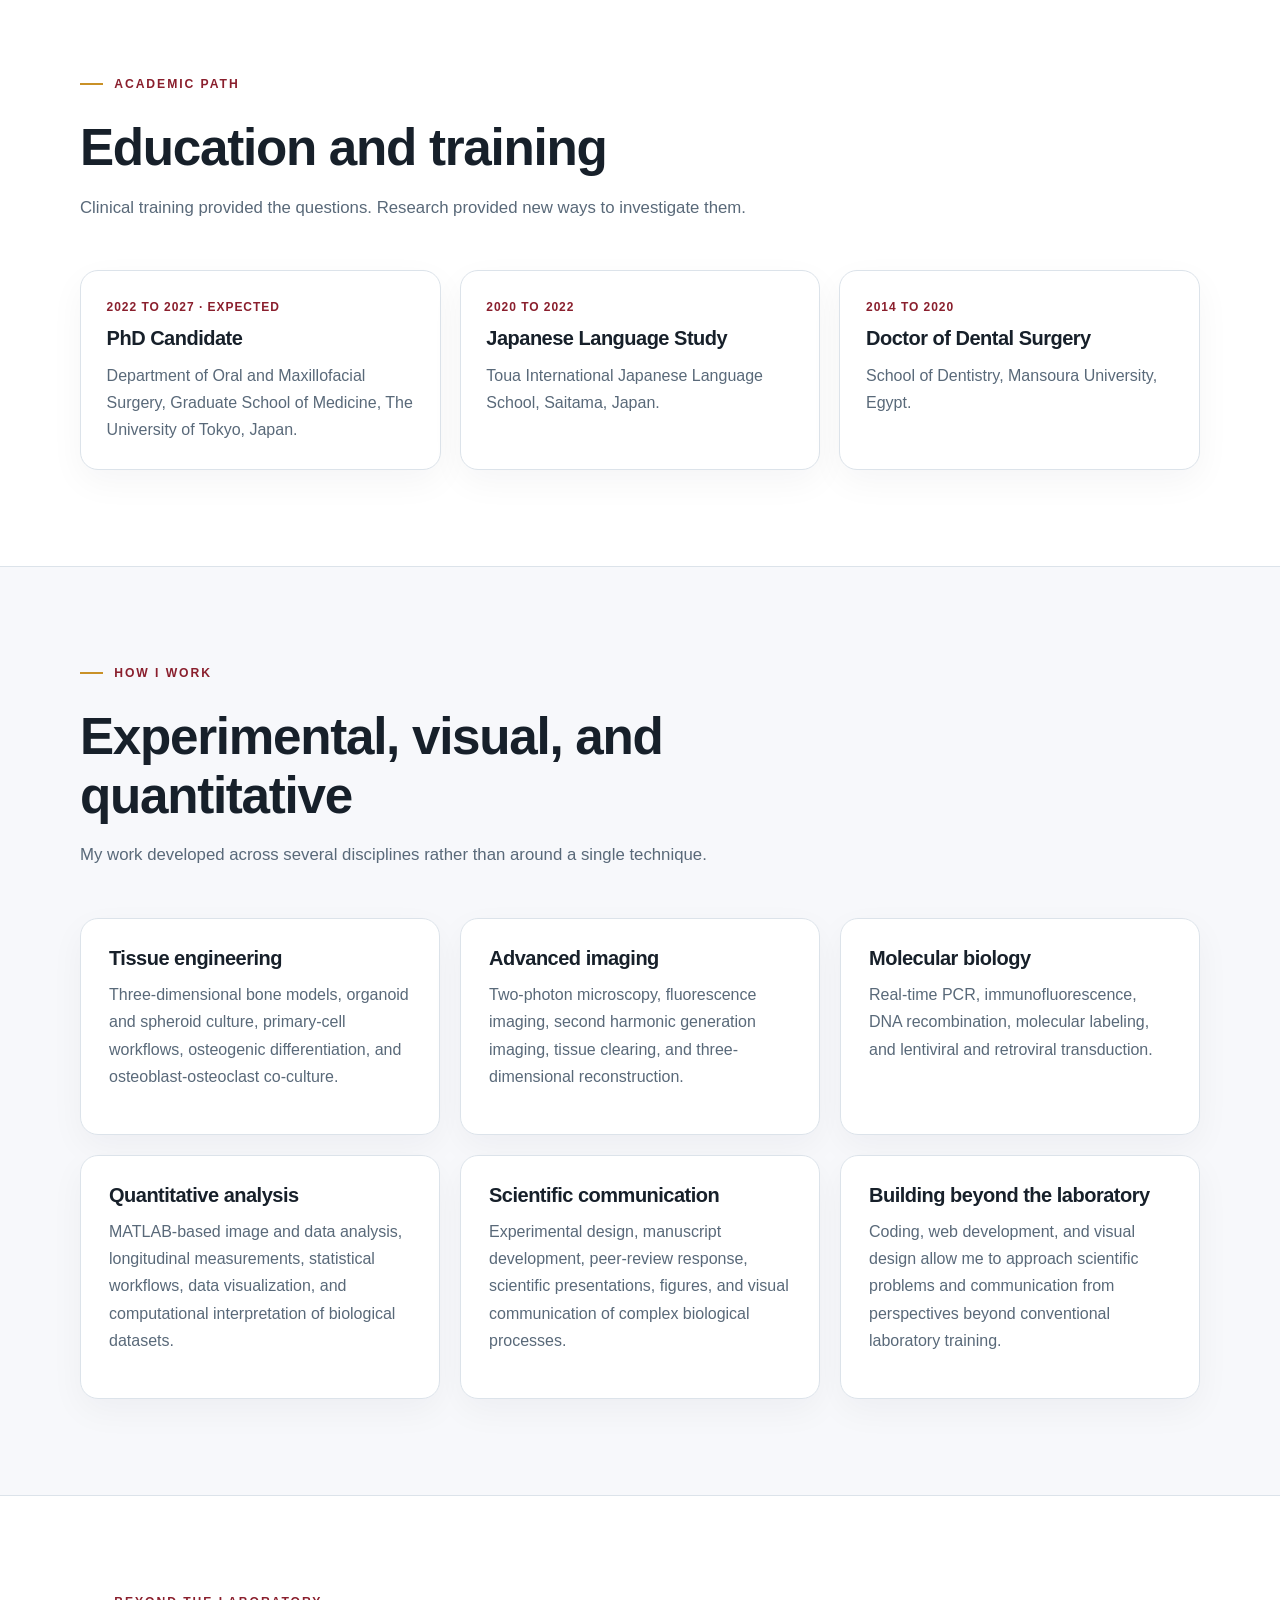
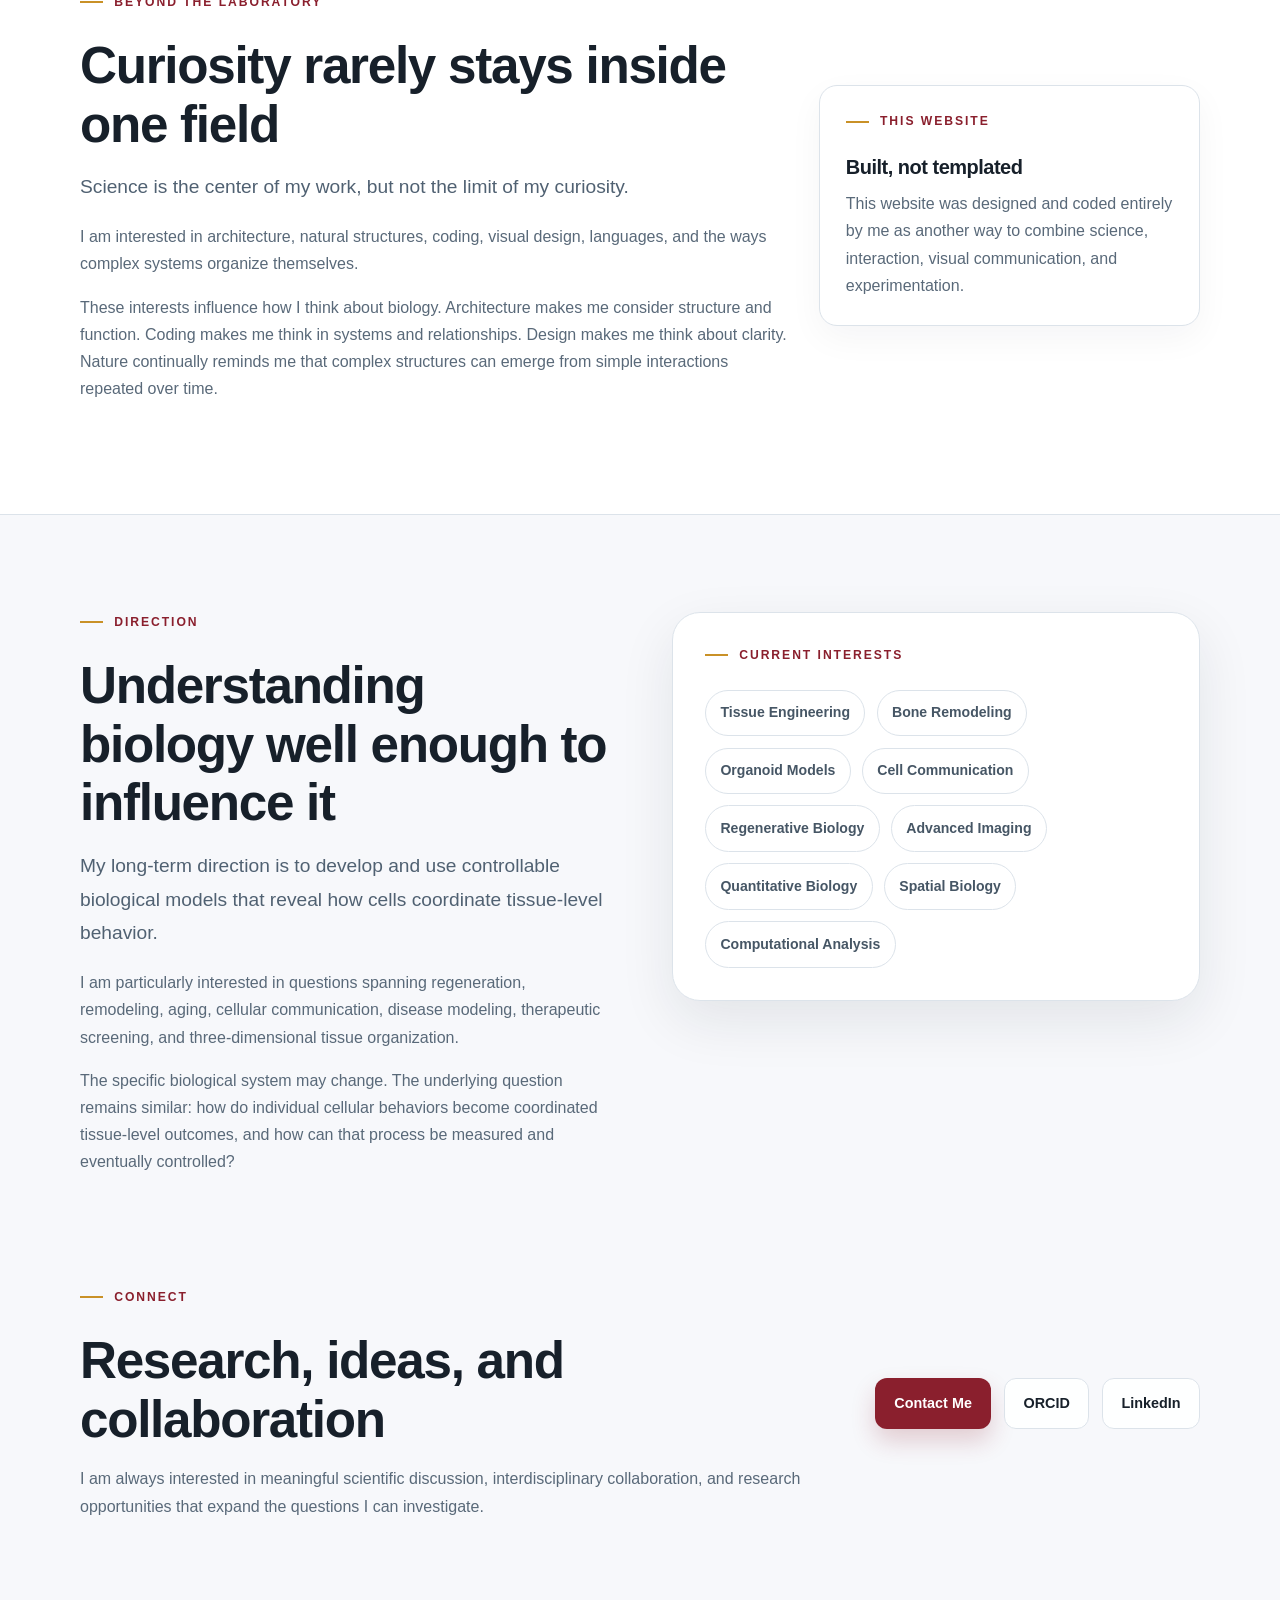
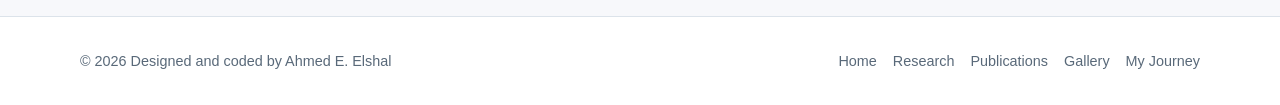
==== commit 17d322e0: "Update about.html" ====
--- a/about.html
+++ b/about.html
@@ -1,7 +1,9 @@
-<!DOCTYPE html>
+<!doctype html>
+
 <html lang="en">
 
 <head>
+
   <meta charset="utf-8">
 
   <meta
@@ -11,12 +13,15 @@
 
   <meta
     name="description"
-    content="Ahmed E. Elshal is a researcher, dentist, and tissue engineer at the University of Tokyo exploring bone remodeling, multicellular systems, regenerative biology, advanced imaging, and quantitative analysis."
+    content="About Ahmed E. Elshal, dentist, tissue-engineering researcher, and PhD candidate at The University of Tokyo working across regenerative biology, advanced imaging, and quantitative analysis."
   >
 
-  <meta name="theme-color" content="#8a1f2d">
-
-  <title>Ahmed E. Elshal | Researcher · Dentist · Tissue Engineer · Creator</title>
+  <meta
+    name="theme-color"
+    content="#8a1f2d"
+  >
+
+  <title>About | Ahmed E. Elshal</title>
 
   <link
     rel="icon"
@@ -24,14 +29,165 @@
     href="Ahmed_Black_Logo.png"
   >
 
-  <link rel="stylesheet" href="styles.css?v=8">
+  <link
+    rel="stylesheet"
+    href="styles.css?v=8"
+  >
+
+  <style>
+
+    .about-profile-panel {
+      align-self: start;
+    }
+
+    .about-profile-image {
+      display: block;
+      width: 100%;
+      max-height: 520px;
+      margin-bottom: 1.4rem;
+      border-radius: 18px;
+      object-fit: cover;
+      object-position: center;
+    }
+
+    .about-role {
+      margin-bottom: 1.2rem;
+      color: var(--muted);
+      line-height: 1.7;
+    }
+
+    .about-actions {
+      display: flex;
+      flex-wrap: wrap;
+      gap: 0.7rem;
+      margin-top: 1.6rem;
+    }
+
+    .about-education-grid {
+      display: grid;
+      grid-template-columns: repeat(3, minmax(0, 1fr));
+      gap: 1.2rem;
+    }
+
+    .about-education-card {
+      padding: 1.6rem;
+      border: 1px solid var(--line);
+      border-radius: 18px;
+      background: var(--surface);
+      box-shadow: 0 12px 35px rgba(23, 32, 42, 0.045);
+    }
+
+    .about-education-card span {
+      display: block;
+      margin-bottom: 0.65rem;
+      color: var(--primary);
+      font-size: 0.75rem;
+      font-weight: 900;
+      letter-spacing: 0.08em;
+      text-transform: uppercase;
+    }
+
+    .about-education-card h3 {
+      margin-bottom: 0.7rem;
+    }
+
+    .about-education-card p {
+      margin-bottom: 0;
+    }
+
+    .about-statement {
+      max-width: 820px;
+    }
+
+    .about-statement .lead {
+      margin-bottom: 1.4rem;
+    }
+
+    .about-philosophy {
+      margin-top: 1.7rem;
+      padding: 1.4rem 1.5rem;
+      border-left: 4px solid var(--primary);
+      border-radius: 0 14px 14px 0;
+      background: var(--surface-alt);
+    }
+
+    .about-philosophy p {
+      margin-bottom: 0;
+      color: var(--text);
+      font-size: 1.04rem;
+      line-height: 1.8;
+    }
+
+    .about-beyond {
+      display: grid;
+      grid-template-columns: minmax(0, 1.3fr) minmax(280px, 0.7fr);
+      gap: 2rem;
+      align-items: center;
+    }
+
+    .about-beyond-note {
+      padding: 1.6rem;
+      border: 1px solid var(--line);
+      border-radius: 18px;
+      background: var(--surface);
+      box-shadow: 0 12px 35px rgba(23, 32, 42, 0.045);
+    }
+
+    .about-beyond-note p:last-child {
+      margin-bottom: 0;
+    }
+
+    .profile-links {
+      display: flex;
+      flex-wrap: wrap;
+      gap: 0.65rem;
+    }
+
+    @media (max-width: 900px) {
+
+      .about-education-grid {
+        grid-template-columns: 1fr;
+      }
+
+      .about-beyond {
+        grid-template-columns: 1fr;
+      }
+
+    }
+
+    @media (max-width: 640px) {
+
+      .about-actions,
+      .profile-links {
+        flex-direction: column;
+      }
+
+      .about-actions .button,
+      .profile-links .button {
+        width: 100%;
+        justify-content: center;
+      }
+
+    }
+
+  </style>
+
 </head>
 
+
 <body>
 
-  <a class="skip-link" href="#main">
+
+  <a
+    class="skip-link"
+    href="#main"
+  >
     Skip to content
   </a>
+
+
+
+  <!-- HEADER -->
 
   <header class="site-header">
 
@@ -55,43 +211,43 @@
 
       </a>
 
+
       <button
         class="menu-button"
         type="button"
         aria-label="Open navigation"
         aria-expanded="false"
-        aria-controls="main-navigation"
       >
         ☰
       </button>
 
+
       <nav
         class="site-nav"
-        id="main-navigation"
         aria-label="Main navigation"
       >
 
+        <a href="index.html">
+          Home
+        </a>
+
+        <a href="research.html">
+          Research
+        </a>
+
+        <a href="publications.html">
+          Publications
+        </a>
+
+        <a href="gallery.html">
+          Gallery
+        </a>
+
         <a
           class="active"
-          href="index.html"
+          href="about.html"
           aria-current="page"
         >
-          Home
-        </a>
-
-        <a href="research.html">
-          Research
-        </a>
-
-        <a href="publications.html">
-          Publications
-        </a>
-
-        <a href="gallery.html">
-          Gallery
-        </a>
-
-        <a href="about.html">
           About
         </a>
 
@@ -105,112 +261,150 @@
 
   </header>
 
+
+
   <main id="main">
 
-    <section
-      class="campus-image-section"
-      aria-label="The University of Tokyo Hongo Campus"
-    >
-
-      <img
-        class="campus-image"
-        src="Hongo_Campus.jpg"
-        alt="The University of Tokyo Hongo Campus"
-        width="1920"
-        height="900"
-        loading="eager"
-        decoding="async"
-        fetchpriority="high"
-      >
+
+    <!-- HERO -->
+
+    <section class="page-hero">
+
+      <div class="container">
+
+        <div class="eyebrow">
+          About
+        </div>
+
+        <h1>
+          Dentist. Tissue Engineer. Researcher.
+        </h1>
+
+        <p>
+          I study living biological systems at the intersection of
+          clinical questions, tissue engineering, advanced imaging,
+          and quantitative analysis.
+        </p>
+
+      </div>
 
     </section>
 
-    <section class="hero" id="hero">
-
-      <canvas
-        id="dna-canvas"
-        class="dna-canvas"
-        aria-hidden="true"
-      ></canvas>
-
-      <div class="container hero-grid">
-
-        <div class="hero-copy">
+
+
+    <!-- IDENTITY -->
+
+    <section class="section">
+
+      <div class="container split">
+
+
+        <!-- PROFILE -->
+
+        <div class="panel about-profile-panel">
+
+          <img
+            class="about-profile-image"
+            src="Ahmed_Presenting.jpg"
+            alt="Ahmed E. Elshal presenting at a scientific event"
+          >
+
+          <h3>
+            Ahmed Elsherbini Elshal
+          </h3>
+
+          <p class="about-role">
+            PhD Candidate<br>
+            Oral and Maxillofacial Surgery · Tissue Engineering<br>
+            The University of Tokyo, Japan
+          </p>
+
+
+          <div
+            class="tag-list"
+            aria-label="Languages"
+          >
+
+            <span class="tag">
+              Arabic
+            </span>
+
+            <span class="tag">
+              English
+            </span>
+
+            <span class="tag">
+              Japanese
+            </span>
+
+          </div>
+
+        </div>
+
+
+
+        <!-- WHO I AM -->
+
+        <div class="about-statement">
 
           <div class="eyebrow">
-            Researcher · Dentist · Tissue Engineer · Creator
-          </div>
-
-          <h1 class="hero-title">
-            Engineering better models of
-            <span>bone regeneration.</span>
-          </h1>
+            Who I am
+          </div>
+
+          <h2>
+            From clinical questions to living systems
+          </h2>
 
           <p class="lead">
-            I am a PhD candidate at the University of Tokyo working at the
-            intersection of tissue engineering, bone biology, advanced imaging,
-            and quantitative analysis. I develop three dimensional functional
-            bone models and use longitudinal four dimensional imaging to study
-            how cells communicate, remodel their environment, and determine
-            regenerative outcomes over time.
+            I am an Egyptian dentist and tissue-engineering researcher
+            interested in how cells communicate, reorganize, and collectively
+            shape tissue behavior over time.
           </p>
 
           <p>
-            Beyond individual techniques or tissues, I am fascinated by how
-            living systems organize, interact, adapt, break down, and rebuild.
-            This website is also an expression of that curiosity through
-            science, movement, structure, coding, and design.
-          </p>
-
-          <div class="hero-actions">
+            My clinical background introduced me to the challenges of
+            craniofacial tissue damage and regeneration. Research gave me
+            another way to approach those problems: instead of looking only
+            at the final tissue outcome, I became interested in the cellular
+            interactions that produce it.
+          </p>
+
+          <p>
+            At The University of Tokyo, my doctoral research has focused on
+            functional three-dimensional bone models and the spatiotemporal
+            coupling between bone-forming and bone-resorbing cells. I combine
+            experimental biology with longitudinal imaging, molecular analysis,
+            and quantitative computation to study remodeling as a dynamic process.
+          </p>
+
+          <div class="about-philosophy">
+
+            <p>
+              I am particularly interested in understanding not only
+              <strong>what</strong> changes in a biological system,
+              but <strong>when</strong>, <strong>where</strong>,
+              and <strong>how interactions between cells create that change</strong>.
+            </p>
+
+          </div>
+
+
+          <div class="about-actions">
 
             <a
               class="button button-primary"
               href="research.html"
             >
-              Explore my research
+              Explore My Research
             </a>
 
             <a
               class="button button-secondary"
-              href="publications.html"
+              href="journey.html"
             >
-              View publications
+              Read My Journey
             </a>
 
-            <a
-              class="button button-secondary"
-              href="mailto:aelshal-omfs@g.ecc.u-tokyo.ac.jp"
-            >
-              Contact me
-            </a>
-
-          </div>
-
-        </div>
-
-        <div class="hero-visual">
-
-          <div class="todai-logo-panel">
-
-            <img
-              class="todai-logo"
-              src="Todai_logo.png"
-              alt="The University of Tokyo logo"
-            >
-
-            <div class="todai-logo-caption">
-
-              <strong>
-                The University of Tokyo
-              </strong>
-
-              <span>
-                Graduate School of Medicine
-              </span>
-
-            </div>
-
           </div>
 
         </div>
@@ -219,6 +413,103 @@
 
     </section>
 
+
+
+    <!-- ACADEMIC PATH -->
+
+    <section class="section section-alt">
+
+      <div class="container">
+
+        <div class="section-heading">
+
+          <div class="eyebrow">
+            Academic path
+          </div>
+
+          <h2>
+            Education and training
+          </h2>
+
+          <p>
+            Clinical training provided the questions.
+            Research provided new ways to investigate them.
+          </p>
+
+        </div>
+
+
+        <div class="about-education-grid">
+
+
+          <article class="about-education-card">
+
+            <span>
+              2022 to 2027 · Expected
+            </span>
+
+            <h3>
+              PhD Candidate
+            </h3>
+
+            <p>
+              Department of Oral and Maxillofacial Surgery,
+              Graduate School of Medicine,
+              The University of Tokyo, Japan.
+            </p>
+
+          </article>
+
+
+
+          <article class="about-education-card">
+
+            <span>
+              2020 to 2022
+            </span>
+
+            <h3>
+              Japanese Language Study
+            </h3>
+
+            <p>
+              Toua International Japanese Language School,
+              Saitama, Japan.
+            </p>
+
+          </article>
+
+
+
+          <article class="about-education-card">
+
+            <span>
+              2014 to 2020
+            </span>
+
+            <h3>
+              Doctor of Dental Surgery
+            </h3>
+
+            <p>
+              School of Dentistry,
+              Mansoura University,
+              Egypt.
+            </p>
+
+          </article>
+
+
+        </div>
+
+      </div>
+
+    </section>
+
+
+
+    <!-- CAPABILITIES -->
+
     <section class="section">
 
       <div class="container">
@@ -226,189 +517,341 @@
         <div class="section-heading">
 
           <div class="eyebrow">
-            Research focus
+            How I work
           </div>
 
           <h2>
-            Understanding how multicellular systems remodel and regenerate
+            Experimental, visual, and quantitative
           </h2>
 
           <p>
-            My current research uses functional bone models as a dynamic
-            experimental system to investigate how cellular communication,
-            spatial organization, signaling, and time shape tissue level
-            remodeling and regenerative responses.
-          </p>
-
-        </div>
+            My work developed across several disciplines rather than
+            around a single technique.
+          </p>
+
+        </div>
+
 
         <div class="card-grid">
 
+
           <article class="card">
 
-            <div class="card-icon">
-              01
-            </div>
-
             <h3>
-              Functional bone models
+              Tissue engineering
             </h3>
 
             <p>
-              Three dimensional multicellular systems that reproduce
-              sequential bone formation, resorption, and reformation in vitro,
-              allowing remodeling to be studied as a continuous biological
-              process.
+              Three-dimensional bone models, organoid and spheroid culture,
+              primary-cell workflows, osteogenic differentiation, and
+              osteoblast-osteoclast co-culture.
             </p>
 
           </article>
 
+
+
           <article class="card">
 
-            <div class="card-icon">
-              02
-            </div>
-
             <h3>
-              PTH regulated remodeling
+              Advanced imaging
             </h3>
 
             <p>
-              Investigation of how intermittent and continuous PTH exposure
-              patterns alter osteoblast, osteoclast, osteocyte, and matrix
-              behavior throughout remodeling.
+              Two-photon microscopy, fluorescence imaging, second harmonic
+              generation imaging, tissue clearing, and three-dimensional
+              reconstruction.
             </p>
 
           </article>
 
+
+
           <article class="card">
 
-            <div class="card-icon">
-              03
-            </div>
-
             <h3>
-              Quantitative imaging
+              Molecular biology
             </h3>
 
             <p>
-              Longitudinal two photon microscopy, SHG imaging, three
-              dimensional reconstruction, and computational analysis to follow
-              cellular and matrix changes through space and time.
+              Real-time PCR, immunofluorescence, DNA recombination,
+              molecular labeling, and lentiviral and retroviral transduction.
             </p>
 
           </article>
 
+
+
+          <article class="card">
+
+            <h3>
+              Quantitative analysis
+            </h3>
+
+            <p>
+              MATLAB-based image and data analysis, longitudinal
+              measurements, statistical workflows, data visualization,
+              and computational interpretation of biological datasets.
+            </p>
+
+          </article>
+
+
+
+          <article class="card">
+
+            <h3>
+              Scientific communication
+            </h3>
+
+            <p>
+              Experimental design, manuscript development, peer-review
+              response, scientific presentations, figures, and visual
+              communication of complex biological processes.
+            </p>
+
+          </article>
+
+
+
+          <article class="card">
+
+            <h3>
+              Building beyond the laboratory
+            </h3>
+
+            <p>
+              Coding, web development, and visual design allow me to
+              approach scientific problems and communication from
+              perspectives beyond conventional laboratory training.
+            </p>
+
+          </article>
+
+
         </div>
 
       </div>
 
     </section>
 
+
+
+    <!-- BEYOND THE LAB -->
+
     <section class="section section-alt">
 
+      <div class="container about-beyond">
+
+
+        <div>
+
+          <div class="eyebrow">
+            Beyond the laboratory
+          </div>
+
+          <h2>
+            Curiosity rarely stays inside one field
+          </h2>
+
+          <p class="lead">
+            Science is the center of my work, but not the limit of my curiosity.
+          </p>
+
+          <p>
+            I am interested in architecture, natural structures, coding,
+            visual design, languages, and the ways complex systems organize
+            themselves.
+          </p>
+
+          <p>
+            These interests influence how I think about biology.
+            Architecture makes me consider structure and function.
+            Coding makes me think in systems and relationships.
+            Design makes me think about clarity.
+            Nature continually reminds me that complex structures can emerge
+            from simple interactions repeated over time.
+          </p>
+
+        </div>
+
+
+
+        <aside class="about-beyond-note">
+
+          <div class="eyebrow">
+            This website
+          </div>
+
+          <h3>
+            Built, not templated
+          </h3>
+
+          <p>
+            This website was designed and coded entirely by me as another
+            way to combine science, interaction, visual communication,
+            and experimentation.
+          </p>
+
+        </aside>
+
+
+      </div>
+
+    </section>
+
+
+
+    <!-- DIRECTION -->
+
+    <section class="section">
+
       <div class="container split">
 
+
         <div>
 
           <div class="eyebrow">
-            Research approach
+            Direction
           </div>
 
           <h2>
-            Following remodeling through space and time
+            Understanding biology well enough to influence it
           </h2>
 
           <p class="lead">
-            Rather than relying only on endpoint measurements, I follow the
-            same living tissue environment longitudinally to understand how
-            cellular behavior and extracellular matrix organization evolve
-            throughout remodeling.
+            My long-term direction is to develop and use controllable
+            biological models that reveal how cells coordinate tissue-level
+            behavior.
           </p>
 
           <p>
-            This approach allows formation, resorption, and reformation to be
-            examined as connected phases of a dynamic multicellular process,
-            revealing relationships that may be missed when tissues are
-            analyzed only at isolated endpoints.
-          </p>
-
-          <a class="text-link" href="research.html">
-            Learn more about the research
+            I am particularly interested in questions spanning regeneration,
+            remodeling, aging, cellular communication, disease modeling,
+            therapeutic screening, and three-dimensional tissue organization.
+          </p>
+
+          <p>
+            The specific biological system may change.
+            The underlying question remains similar:
+            how do individual cellular behaviors become coordinated
+            tissue-level outcomes, and how can that process be measured
+            and eventually controlled?
+          </p>
+
+        </div>
+
+
+
+        <div class="panel">
+
+          <div class="eyebrow">
+            Current interests
+          </div>
+
+          <div class="tag-list">
+
+            <span class="tag">
+              Tissue Engineering
+            </span>
+
+            <span class="tag">
+              Bone Remodeling
+            </span>
+
+            <span class="tag">
+              Organoid Models
+            </span>
+
+            <span class="tag">
+              Cell Communication
+            </span>
+
+            <span class="tag">
+              Regenerative Biology
+            </span>
+
+            <span class="tag">
+              Advanced Imaging
+            </span>
+
+            <span class="tag">
+              Quantitative Biology
+            </span>
+
+            <span class="tag">
+              Spatial Biology
+            </span>
+
+            <span class="tag">
+              Computational Analysis
+            </span>
+
+          </div>
+
+        </div>
+
+
+      </div>
+
+    </section>
+
+
+
+    <!-- CONTACT -->
+
+    <section
+      class="section"
+      style="padding-top:0;"
+    >
+
+      <div class="container contact-box">
+
+        <div>
+
+          <div class="eyebrow">
+            Connect
+          </div>
+
+          <h2>
+            Research, ideas, and collaboration
+          </h2>
+
+          <p>
+            I am always interested in meaningful scientific discussion,
+            interdisciplinary collaboration, and research opportunities
+            that expand the questions I can investigate.
+          </p>
+
+        </div>
+
+
+        <div class="contact-actions">
+
+          <a
+            class="button button-primary"
+            href="mailto:aelshal-omfs@g.ecc.u-tokyo.ac.jp"
+          >
+            Contact Me
           </a>
 
-        </div>
-
-        <div class="panel">
-
-          <div class="process-list">
-
-            <div class="process-item">
-
-              <span class="process-number">
-                01
-              </span>
-
-              <div>
-
-                <h3>
-                  Formation
-                </h3>
-
-                <p>
-                  Osteoblast lineage cells organize, communicate, and generate
-                  mineralized bone like tissue within a collagen rich
-                  extracellular matrix.
-                </p>
-
-              </div>
-
-            </div>
-
-            <div class="process-item">
-
-              <span class="process-number">
-                02
-              </span>
-
-              <div>
-
-                <h3>
-                  Resorption
-                </h3>
-
-                <p>
-                  Osteoclast lineage cells interact with the formed tissue,
-                  reshape the matrix, and generate localized resorption regions.
-                </p>
-
-              </div>
-
-            </div>
-
-            <div class="process-item">
-
-              <span class="process-number">
-                03
-              </span>
-
-              <div>
-
-                <h3>
-                  Reformation
-                </h3>
-
-                <p>
-                  Osteoblast lineage cells respond to the remodeled
-                  microenvironment and regenerate new matrix, completing the
-                  transition from resorption back to formation.
-                </p>
-
-              </div>
-
-            </div>
-
-          </div>
+          <a
+            class="button button-secondary"
+            href="https://orcid.org/0009-0002-8920-5901"
+            target="_blank"
+            rel="noopener"
+          >
+            ORCID
+          </a>
+
+          <a
+            class="button button-secondary"
+            href="https://linkedin.com/in/ahmed-el-sherbini-dds-phd-02b417153"
+            target="_blank"
+            rel="noopener"
+          >
+            LinkedIn
+          </a>
 
         </div>
 
@@ -416,119 +859,28 @@
 
     </section>
 
-    <section class="section">
-
-      <div class="container">
-
-        <div class="section-heading">
-
-          <div class="eyebrow">
-            Technical expertise
-          </div>
-
-          <h2>
-            Integrating biological, imaging, and computational approaches
-          </h2>
-
-          <p>
-            My work combines experimental biology with quantitative and visual
-            approaches to understand complex multicellular behavior across
-            different spatial and temporal scales.
-          </p>
-
-        </div>
-
-        <div class="tag-list">
-
-          <span class="tag">
-            Functional bone organoids
-          </span>
-
-          <span class="tag">
-            Spheroid culture
-          </span>
-
-          <span class="tag">
-            Osteoblast and osteoclast co culture
-          </span>
-
-          <span class="tag">
-            Two photon microscopy
-          </span>
-
-          <span class="tag">
-            SHG imaging
-          </span>
-
-          <span class="tag">
-            Three dimensional reconstruction
-          </span>
-
-          <span class="tag">
-            Imaris
-          </span>
-
-          <span class="tag">
-            MATLAB
-          </span>
-
-          <span class="tag">
-            Quantitative image analysis
-          </span>
-
-          <span class="tag">
-            ImageJ and Fiji
-          </span>
-
-          <span class="tag">
-            CUBIC
-          </span>
-
-          <span class="tag">
-            LUCID
-          </span>
-
-          <span class="tag">
-            Real time PCR
-          </span>
-
-          <span class="tag">
-            DNA recombination
-          </span>
-
-          <span class="tag">
-            Lentiviral transduction
-          </span>
-
-          <span class="tag">
-            Retroviral transduction
-          </span>
-
-          <span class="tag">
-            Micro CT
-          </span>
-
-          <span class="tag">
-            Bone cell biology
-          </span>
-
-        </div>
-
-      </div>
-
-    </section>
 
   </main>
 
+
+
+  <!-- FOOTER -->
+
   <footer class="site-footer">
 
     <div class="container footer-grid">
 
       <span>
-        © <span data-year></span> Designed and coded entirely by Ahmed E. Elshal
+        © <span data-year></span>
+        Designed and coded by Ahmed E. Elshal
       </span>
 
+
       <div class="footer-links">
+
+        <a href="index.html">
+          Home
+        </a>
 
         <a href="research.html">
           Research
@@ -542,10 +894,6 @@
           Gallery
         </a>
 
-        <a href="about.html">
-          About
-        </a>
-
         <a href="journey.html">
           My Journey
         </a>
@@ -556,7 +904,9 @@
 
   </footer>
 
-  <script src="script.js?v=8"></script>
+
+  <script src="script.js?v=7"></script>
+
 
 </body>
 
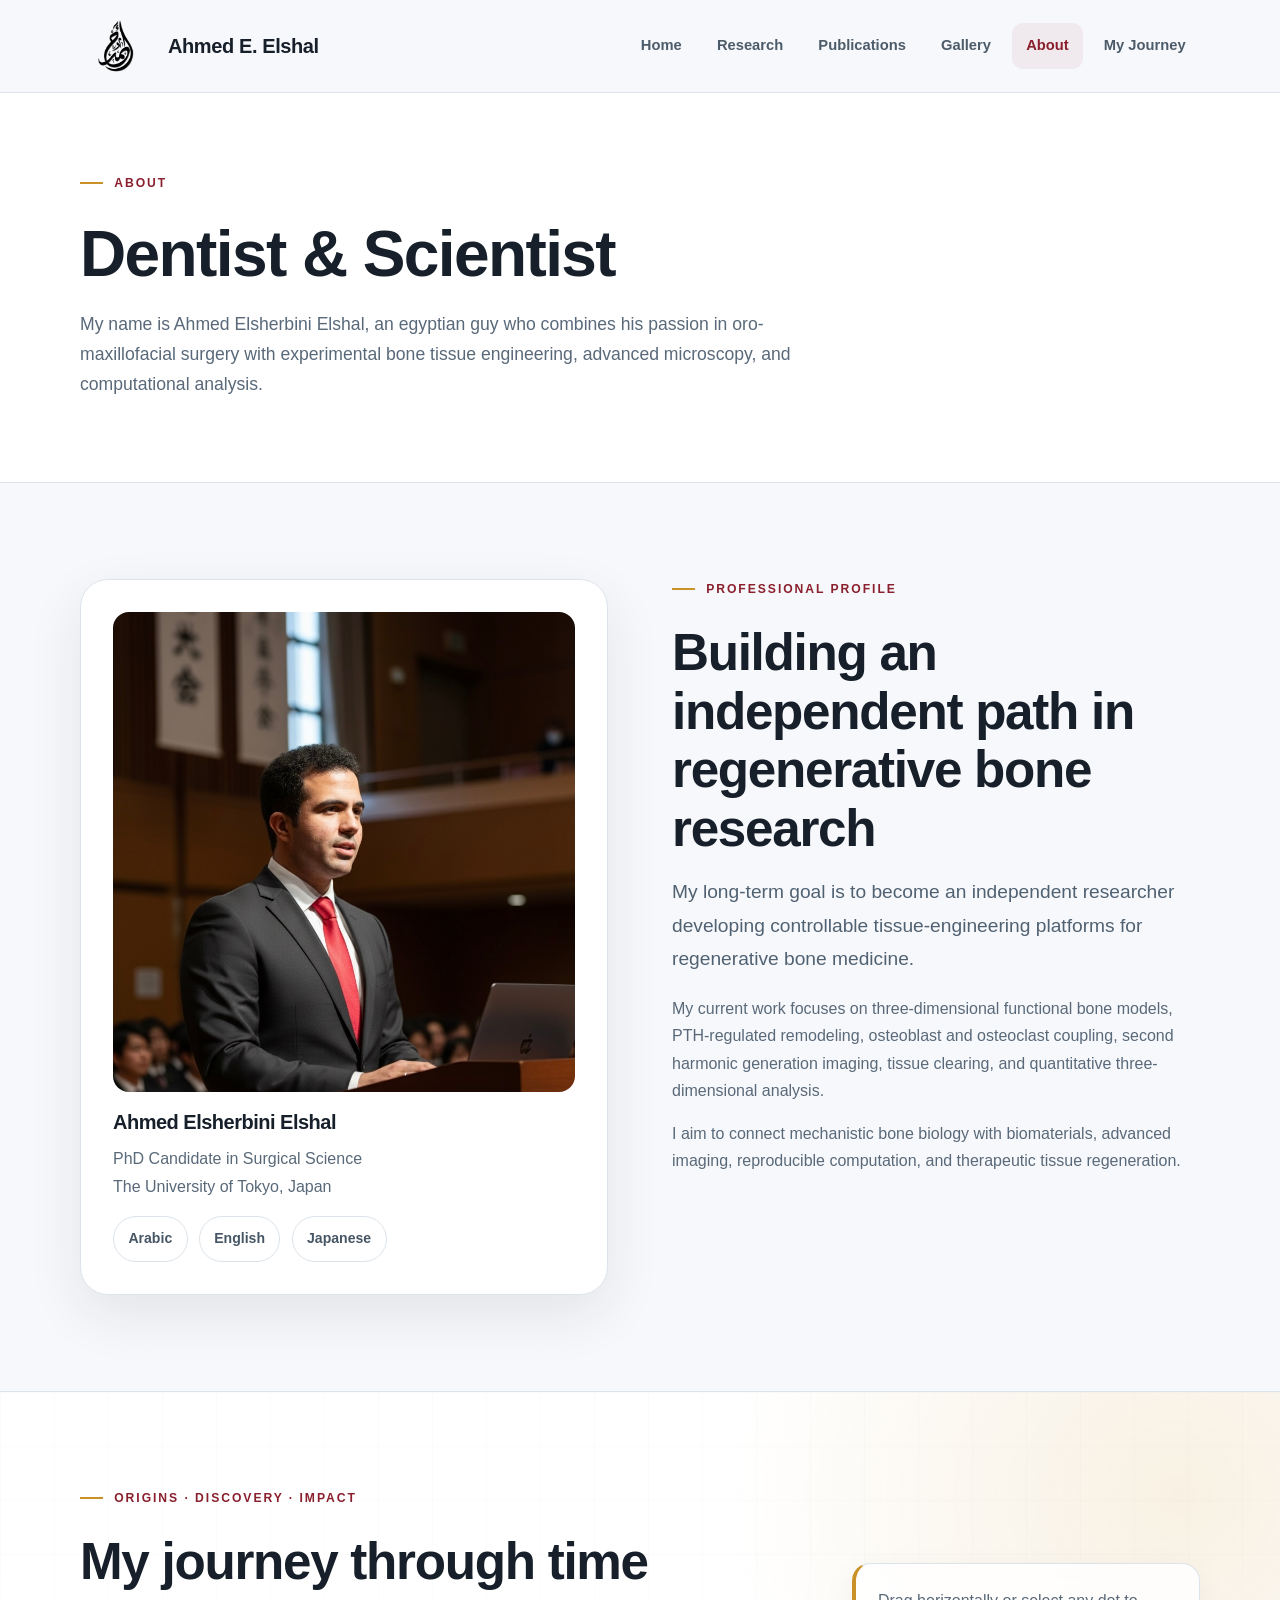
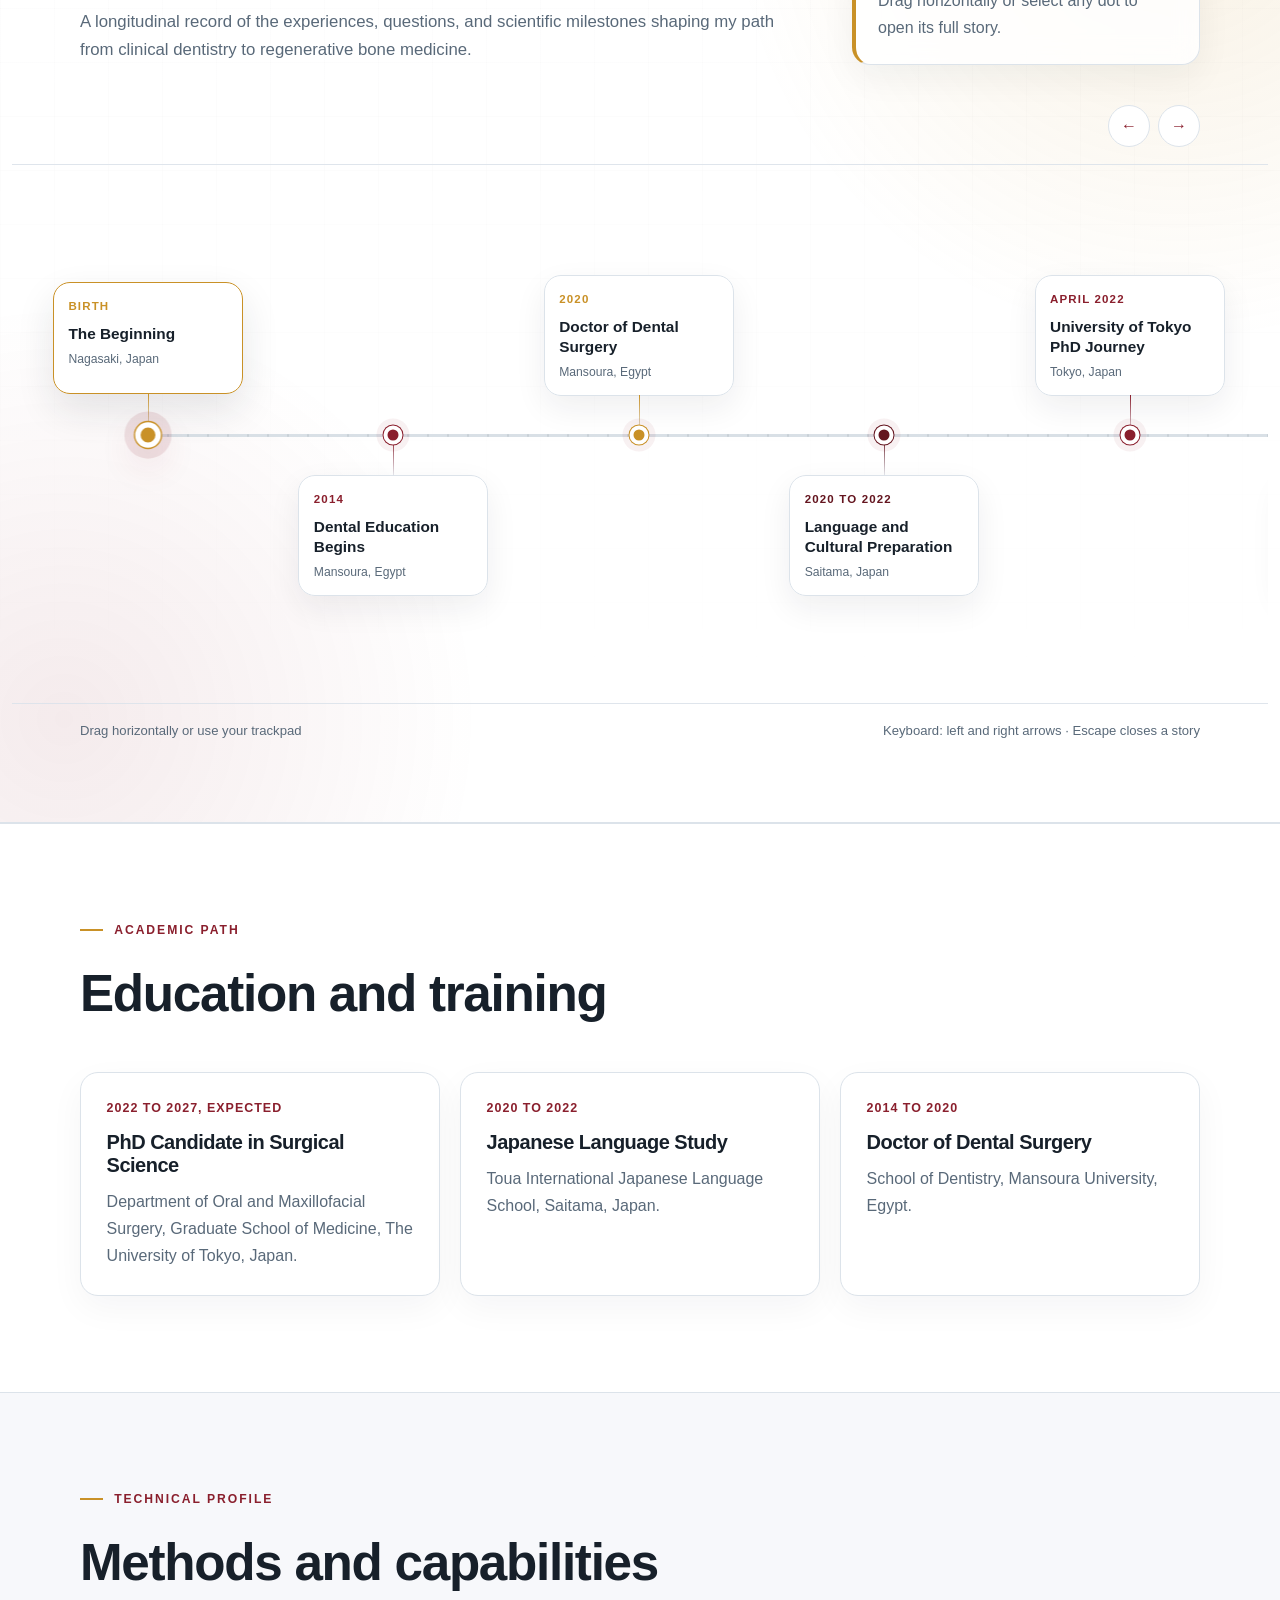
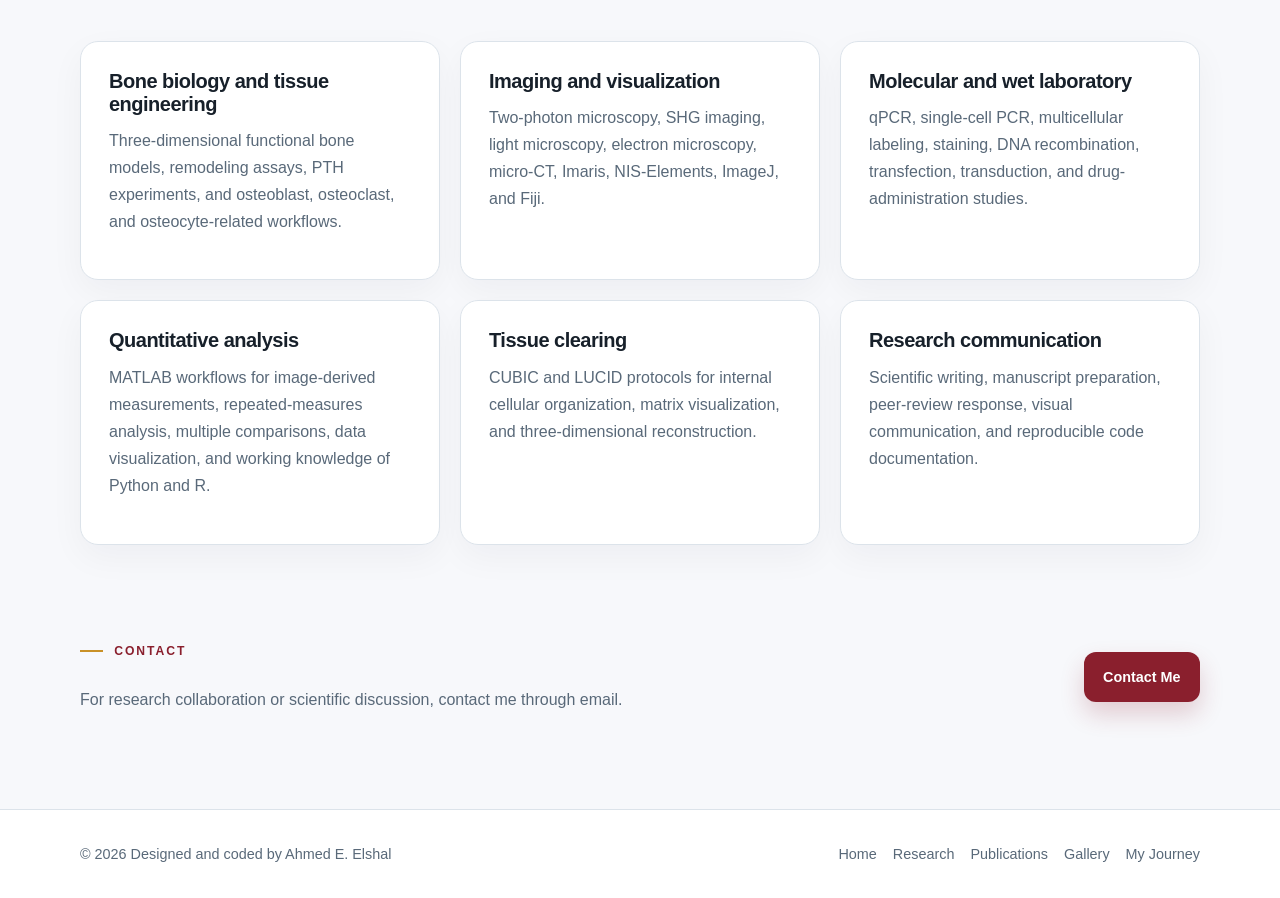
==== commit d98c3189: "Update about.html" ====
--- a/about.html
+++ b/about.html
@@ -1,248 +1,33 @@
 <!doctype html>
-
 <html lang="en">
-
 <head>
-
   <meta charset="utf-8">
-
-  <meta
-    name="viewport"
-    content="width=device-width, initial-scale=1"
-  >
-
-  <meta
-    name="description"
-    content="About Ahmed E. Elshal, dentist, tissue-engineering researcher, and PhD candidate at The University of Tokyo working across regenerative biology, advanced imaging, and quantitative analysis."
-  >
-
-  <meta
-    name="theme-color"
-    content="#8a1f2d"
-  >
-
+  <meta name="viewport" content="width=device-width, initial-scale=1">
+  <meta name="description" content="Academic background, research journey, skills, and contact information for Ahmed Elsherbini Elshal.">
+  <meta name="theme-color" content="#8a1f2d">
   <title>About | Ahmed E. Elshal</title>
-
-  <link
-    rel="icon"
-    type="image/png"
-    href="Ahmed_Black_Logo.png"
-  >
-
-  <link
-    rel="stylesheet"
-    href="styles.css?v=8"
-  >
-
-  <style>
-
-    .about-profile-panel {
-      align-self: start;
-    }
-
-    .about-profile-image {
-      display: block;
-      width: 100%;
-      max-height: 520px;
-      margin-bottom: 1.4rem;
-      border-radius: 18px;
-      object-fit: cover;
-      object-position: center;
-    }
-
-    .about-role {
-      margin-bottom: 1.2rem;
-      color: var(--muted);
-      line-height: 1.7;
-    }
-
-    .about-actions {
-      display: flex;
-      flex-wrap: wrap;
-      gap: 0.7rem;
-      margin-top: 1.6rem;
-    }
-
-    .about-education-grid {
-      display: grid;
-      grid-template-columns: repeat(3, minmax(0, 1fr));
-      gap: 1.2rem;
-    }
-
-    .about-education-card {
-      padding: 1.6rem;
-      border: 1px solid var(--line);
-      border-radius: 18px;
-      background: var(--surface);
-      box-shadow: 0 12px 35px rgba(23, 32, 42, 0.045);
-    }
-
-    .about-education-card span {
-      display: block;
-      margin-bottom: 0.65rem;
-      color: var(--primary);
-      font-size: 0.75rem;
-      font-weight: 900;
-      letter-spacing: 0.08em;
-      text-transform: uppercase;
-    }
-
-    .about-education-card h3 {
-      margin-bottom: 0.7rem;
-    }
-
-    .about-education-card p {
-      margin-bottom: 0;
-    }
-
-    .about-statement {
-      max-width: 820px;
-    }
-
-    .about-statement .lead {
-      margin-bottom: 1.4rem;
-    }
-
-    .about-philosophy {
-      margin-top: 1.7rem;
-      padding: 1.4rem 1.5rem;
-      border-left: 4px solid var(--primary);
-      border-radius: 0 14px 14px 0;
-      background: var(--surface-alt);
-    }
-
-    .about-philosophy p {
-      margin-bottom: 0;
-      color: var(--text);
-      font-size: 1.04rem;
-      line-height: 1.8;
-    }
-
-    .about-beyond {
-      display: grid;
-      grid-template-columns: minmax(0, 1.3fr) minmax(280px, 0.7fr);
-      gap: 2rem;
-      align-items: center;
-    }
-
-    .about-beyond-note {
-      padding: 1.6rem;
-      border: 1px solid var(--line);
-      border-radius: 18px;
-      background: var(--surface);
-      box-shadow: 0 12px 35px rgba(23, 32, 42, 0.045);
-    }
-
-    .about-beyond-note p:last-child {
-      margin-bottom: 0;
-    }
-
-    .profile-links {
-      display: flex;
-      flex-wrap: wrap;
-      gap: 0.65rem;
-    }
-
-    @media (max-width: 900px) {
-
-      .about-education-grid {
-        grid-template-columns: 1fr;
-      }
-
-      .about-beyond {
-        grid-template-columns: 1fr;
-      }
-
-    }
-
-    @media (max-width: 640px) {
-
-      .about-actions,
-      .profile-links {
-        flex-direction: column;
-      }
-
-      .about-actions .button,
-      .profile-links .button {
-        width: 100%;
-        justify-content: center;
-      }
-
-    }
-
-  </style>
-
+  <link rel="icon" type="image/png" href="Ahmed_Black_Logo.png">
+  <link rel="stylesheet" href="styles.css">
+  <link rel="stylesheet" href="timeline.css?v=2">
 </head>
 
-
 <body>
-
-
-  <a
-    class="skip-link"
-    href="#main"
-  >
-    Skip to content
-  </a>
-
-
-
-  <!-- HEADER -->
+  <a class="skip-link" href="#main">Skip to content</a>
 
   <header class="site-header">
-
     <div class="container nav-wrap">
-
-      <a
-        class="brand"
-        href="index.html"
-        aria-label="Ahmed E. Elshal homepage"
-      >
-
-        <img
-          class="site-logo"
-          src="Ahmed_Black_Logo.png"
-          alt="Ahmed Elshal logo"
-        >
-
-        <span class="brand-name">
-          Ahmed E. Elshal
-        </span>
-
+      <a class="brand" href="index.html" aria-label="Ahmed E. Elshal homepage">
+        <img class="site-logo" src="Ahmed_Black_Logo.png" alt="Ahmed Elshal logo">
+        <span class="brand-name">Ahmed E. Elshal</span>
       </a>
 
-
-      <button
-        class="menu-button"
-        type="button"
-        aria-label="Open navigation"
-        aria-expanded="false"
-      >
-        ☰
-      </button>
-
-
-      <nav
-        class="site-nav"
-        aria-label="Main navigation"
-      >
-
-        <a href="index.html">
-          Home
-        </a>
-
-        <a href="research.html">
-          Research
-        </a>
-
-        <a href="publications.html">
-          Publications
-        </a>
-
-        <a href="gallery.html">
-          Gallery
-        </a>
-
+      <button class="menu-button" type="button" aria-label="Open navigation" aria-expanded="false">☰</button>
+
+      <nav class="site-nav" aria-label="Main navigation">
+        <a href="index.html">Home</a>
+        <a href="research.html">Research</a>
+        <a href="publications.html">Publications</a>
+        <a href="gallery.html">Gallery</a>
         <a
           class="active"
           href="about.html"
@@ -250,664 +35,252 @@
         >
           About
         </a>
-
-        <a href="journey.html">
-          My Journey
-        </a>
-
+        <a href="journey.html">My Journey</a
       </nav>
-
     </div>
-
   </header>
 
-
-
   <main id="main">
-
-
-    <!-- HERO -->
-
     <section class="page-hero">
-
       <div class="container">
-
-        <div class="eyebrow">
-          About
-        </div>
-
-        <h1>
-          Dentist. Tissue Engineer. Researcher.
-        </h1>
-
+        <div class="eyebrow">About</div>
+        <h1>Dentist & Scientist</h1>
         <p>
-          I study living biological systems at the intersection of
-          clinical questions, tissue engineering, advanced imaging,
-          and quantitative analysis.
+          My name is Ahmed Elsherbini Elshal, an egyptian guy who combines his passion in oro-maxillofacial surgery with experimental bone tissue engineering, advanced microscopy, and computational analysis.
         </p>
-
-      </div>
-
-    </section>
-
-
-
-    <!-- IDENTITY -->
+      </div>
+    </section>
 
     <section class="section">
-
       <div class="container split">
-
-
-        <!-- PROFILE -->
-
         <div class="panel about-profile-panel">
-
           <img
             class="about-profile-image"
             src="Ahmed_Presenting.jpg"
-            alt="Ahmed E. Elshal presenting at a scientific event"
+            alt="Ahmed Elshal presenting at a scientific event"
           >
-
-          <h3>
-            Ahmed Elsherbini Elshal
-          </h3>
-
+          <h3>Ahmed Elsherbini Elshal</h3>
           <p class="about-role">
-            PhD Candidate<br>
-            Oral and Maxillofacial Surgery · Tissue Engineering<br>
+            PhD Candidate in Surgical Science<br>
             The University of Tokyo, Japan
           </p>
-
-
-          <div
-            class="tag-list"
-            aria-label="Languages"
-          >
-
-            <span class="tag">
-              Arabic
-            </span>
-
-            <span class="tag">
-              English
-            </span>
-
-            <span class="tag">
-              Japanese
-            </span>
-
+          <div class="tag-list" aria-label="Languages">
+            <span class="tag">Arabic</span>
+            <span class="tag">English</span>
+            <span class="tag">Japanese</span>
           </div>
-
-        </div>
-
-
-
-        <!-- WHO I AM -->
-
-        <div class="about-statement">
-
-          <div class="eyebrow">
-            Who I am
+        </div>
+
+        <div>
+          <div class="eyebrow">Professional profile</div>
+          <h2>Building an independent path in regenerative bone research</h2>
+          <p class="lead">
+            My long-term goal is to become an independent researcher developing controllable
+            tissue-engineering platforms for regenerative bone medicine.
+          </p>
+          <p>
+            My current work focuses on three-dimensional functional bone models, PTH-regulated
+            remodeling, osteoblast and osteoclast coupling, second harmonic generation imaging,
+            tissue clearing, and quantitative three-dimensional analysis.
+          </p>
+          <p>
+            I aim to connect mechanistic bone biology with biomaterials, advanced imaging,
+            reproducible computation, and therapeutic tissue regeneration.
+          </p>
+        </div>
+      </div>
+    </section>
+
+    <section class="journey-section" aria-labelledby="journeyTitle">
+      <div class="container journey-introduction">
+        <div>
+          <div class="eyebrow">Origins · Discovery · Impact</div>
+          <h2 id="journeyTitle">My journey through time</h2>
+          <p>
+            A longitudinal record of the experiences, questions, and scientific milestones
+            shaping my path from clinical dentistry to regenerative bone medicine.
+          </p>
+        </div>
+
+        <aside class="journey-guide">
+          <p>Drag horizontally or select any dot to open its full story.</p>
+        </aside>
+      </div>
+
+      <div class="journey-timeline" data-journey-timeline>
+
+<div class="journey-toolbar">
+  <div class="journey-actions" aria-label="Timeline navigation">
+    <button
+      id="journeyPrevious"
+      class="journey-nav"
+      type="button"
+      aria-label="Previous timeline event"
+    >
+      ←
+    </button>
+
+    <button
+      id="journeyNext"
+      class="journey-nav"
+      type="button"
+      aria-label="Next timeline event"
+    >
+      →
+    </button>
+  </div>
+</div>
+
+        <div id="journeyViewport" class="journey-viewport" aria-label="Scrollable personal timeline">
+          <div id="journeyStage" class="journey-stage">
+            <div class="journey-axis" aria-hidden="true"></div>
           </div>
-
-          <h2>
-            From clinical questions to living systems
-          </h2>
-
-          <p class="lead">
-            I am an Egyptian dentist and tissue-engineering researcher
-            interested in how cells communicate, reorganize, and collectively
-            shape tissue behavior over time.
-          </p>
-
-          <p>
-            My clinical background introduced me to the challenges of
-            craniofacial tissue damage and regeneration. Research gave me
-            another way to approach those problems: instead of looking only
-            at the final tissue outcome, I became interested in the cellular
-            interactions that produce it.
-          </p>
-
-          <p>
-            At The University of Tokyo, my doctoral research has focused on
-            functional three-dimensional bone models and the spatiotemporal
-            coupling between bone-forming and bone-resorbing cells. I combine
-            experimental biology with longitudinal imaging, molecular analysis,
-            and quantitative computation to study remodeling as a dynamic process.
-          </p>
-
-          <div class="about-philosophy">
-
+        </div>
+
+        <div class="journey-hint">
+          <span>Drag horizontally or use your trackpad</span>
+          <span>Keyboard: left and right arrows · Escape closes a story</span>
+        </div>
+      </div>
+    </section>
+
+    <section class="section section-alt">
+      <div class="container">
+        <div class="section-heading">
+          <div class="eyebrow">Academic path</div>
+          <h2>Education and training</h2>
+        </div>
+
+        <div class="about-education-grid">
+          <article class="about-education-card">
+            <span>2022 to 2027, expected</span>
+            <h3>PhD Candidate in Surgical Science</h3>
             <p>
-              I am particularly interested in understanding not only
-              <strong>what</strong> changes in a biological system,
-              but <strong>when</strong>, <strong>where</strong>,
-              and <strong>how interactions between cells create that change</strong>.
-            </p>
-
-          </div>
-
-
-          <div class="about-actions">
-
-            <a
-              class="button button-primary"
-              href="research.html"
-            >
-              Explore My Research
-            </a>
-
-            <a
-              class="button button-secondary"
-              href="journey.html"
-            >
-              Read My Journey
-            </a>
-
-          </div>
-
-        </div>
-
-      </div>
-
-    </section>
-
-
-
-    <!-- ACADEMIC PATH -->
-
-    <section class="section section-alt">
-
-      <div class="container">
-
-        <div class="section-heading">
-
-          <div class="eyebrow">
-            Academic path
-          </div>
-
-          <h2>
-            Education and training
-          </h2>
-
-          <p>
-            Clinical training provided the questions.
-            Research provided new ways to investigate them.
-          </p>
-
-        </div>
-
-
-        <div class="about-education-grid">
-
-
-          <article class="about-education-card">
-
-            <span>
-              2022 to 2027 · Expected
-            </span>
-
-            <h3>
-              PhD Candidate
-            </h3>
-
-            <p>
-              Department of Oral and Maxillofacial Surgery,
-              Graduate School of Medicine,
+              Department of Oral and Maxillofacial Surgery, Graduate School of Medicine,
               The University of Tokyo, Japan.
             </p>
-
-          </article>
-
-
+          </article>
 
           <article class="about-education-card">
-
-            <span>
-              2020 to 2022
-            </span>
-
-            <h3>
-              Japanese Language Study
-            </h3>
-
-            <p>
-              Toua International Japanese Language School,
-              Saitama, Japan.
-            </p>
-
-          </article>
-
-
+            <span>2020 to 2022</span>
+            <h3>Japanese Language Study</h3>
+            <p>Toua International Japanese Language School, Saitama, Japan.</p>
+          </article>
 
           <article class="about-education-card">
-
-            <span>
-              2014 to 2020
-            </span>
-
-            <h3>
-              Doctor of Dental Surgery
-            </h3>
-
-            <p>
-              School of Dentistry,
-              Mansoura University,
-              Egypt.
-            </p>
-
-          </article>
-
-
-        </div>
-
-      </div>
-
-    </section>
-
-
-
-    <!-- CAPABILITIES -->
+            <span>2014 to 2020</span>
+            <h3>Doctor of Dental Surgery</h3>
+            <p>School of Dentistry, Mansoura University, Egypt. </p>
+          </article>
+        </div>
+      </div>
+    </section>
 
     <section class="section">
-
       <div class="container">
-
         <div class="section-heading">
-
-          <div class="eyebrow">
-            How I work
-          </div>
-
-          <h2>
-            Experimental, visual, and quantitative
-          </h2>
-
-          <p>
-            My work developed across several disciplines rather than
-            around a single technique.
-          </p>
-
-        </div>
-
+          <div class="eyebrow">Technical profile</div>
+          <h2>Methods and capabilities</h2>
+        </div>
 
         <div class="card-grid">
-
-
-          <article class="card">
-
-            <h3>
-              Tissue engineering
-            </h3>
-
-            <p>
-              Three-dimensional bone models, organoid and spheroid culture,
-              primary-cell workflows, osteogenic differentiation, and
-              osteoblast-osteoclast co-culture.
-            </p>
-
-          </article>
-
-
-
-          <article class="card">
-
-            <h3>
-              Advanced imaging
-            </h3>
-
-            <p>
-              Two-photon microscopy, fluorescence imaging, second harmonic
-              generation imaging, tissue clearing, and three-dimensional
-              reconstruction.
-            </p>
-
-          </article>
-
-
-
-          <article class="card">
-
-            <h3>
-              Molecular biology
-            </h3>
-
-            <p>
-              Real-time PCR, immunofluorescence, DNA recombination,
-              molecular labeling, and lentiviral and retroviral transduction.
-            </p>
-
-          </article>
-
-
-
-          <article class="card">
-
-            <h3>
-              Quantitative analysis
-            </h3>
-
-            <p>
-              MATLAB-based image and data analysis, longitudinal
-              measurements, statistical workflows, data visualization,
-              and computational interpretation of biological datasets.
-            </p>
-
-          </article>
-
-
-
-          <article class="card">
-
-            <h3>
-              Scientific communication
-            </h3>
-
-            <p>
-              Experimental design, manuscript development, peer-review
-              response, scientific presentations, figures, and visual
-              communication of complex biological processes.
-            </p>
-
-          </article>
-
-
-
-          <article class="card">
-
-            <h3>
-              Building beyond the laboratory
-            </h3>
-
-            <p>
-              Coding, web development, and visual design allow me to
-              approach scientific problems and communication from
-              perspectives beyond conventional laboratory training.
-            </p>
-
-          </article>
-
-
-        </div>
-
-      </div>
-
-    </section>
-
-
-
-    <!-- BEYOND THE LAB -->
-
-    <section class="section section-alt">
-
-      <div class="container about-beyond">
-
-
-        <div>
-
-          <div class="eyebrow">
-            Beyond the laboratory
-          </div>
-
-          <h2>
-            Curiosity rarely stays inside one field
-          </h2>
-
-          <p class="lead">
-            Science is the center of my work, but not the limit of my curiosity.
-          </p>
-
-          <p>
-            I am interested in architecture, natural structures, coding,
-            visual design, languages, and the ways complex systems organize
-            themselves.
-          </p>
-
-          <p>
-            These interests influence how I think about biology.
-            Architecture makes me consider structure and function.
-            Coding makes me think in systems and relationships.
-            Design makes me think about clarity.
-            Nature continually reminds me that complex structures can emerge
-            from simple interactions repeated over time.
-          </p>
-
-        </div>
-
-
-
-        <aside class="about-beyond-note">
-
-          <div class="eyebrow">
-            This website
-          </div>
-
-          <h3>
-            Built, not templated
-          </h3>
-
-          <p>
-            This website was designed and coded entirely by me as another
-            way to combine science, interaction, visual communication,
-            and experimentation.
-          </p>
-
-        </aside>
-
-
-      </div>
-
-    </section>
-
-
-
-    <!-- DIRECTION -->
-
-    <section class="section">
-
-      <div class="container split">
-
-
-        <div>
-
-          <div class="eyebrow">
-            Direction
-          </div>
-
-          <h2>
-            Understanding biology well enough to influence it
-          </h2>
-
-          <p class="lead">
-            My long-term direction is to develop and use controllable
-            biological models that reveal how cells coordinate tissue-level
-            behavior.
-          </p>
-
-          <p>
-            I am particularly interested in questions spanning regeneration,
-            remodeling, aging, cellular communication, disease modeling,
-            therapeutic screening, and three-dimensional tissue organization.
-          </p>
-
-          <p>
-            The specific biological system may change.
-            The underlying question remains similar:
-            how do individual cellular behaviors become coordinated
-            tissue-level outcomes, and how can that process be measured
-            and eventually controlled?
-          </p>
-
-        </div>
-
-
-
-        <div class="panel">
-
-          <div class="eyebrow">
-            Current interests
-          </div>
-
-          <div class="tag-list">
-
-            <span class="tag">
-              Tissue Engineering
-            </span>
-
-            <span class="tag">
-              Bone Remodeling
-            </span>
-
-            <span class="tag">
-              Organoid Models
-            </span>
-
-            <span class="tag">
-              Cell Communication
-            </span>
-
-            <span class="tag">
-              Regenerative Biology
-            </span>
-
-            <span class="tag">
-              Advanced Imaging
-            </span>
-
-            <span class="tag">
-              Quantitative Biology
-            </span>
-
-            <span class="tag">
-              Spatial Biology
-            </span>
-
-            <span class="tag">
-              Computational Analysis
-            </span>
-
-          </div>
-
-        </div>
-
-
-      </div>
-
-    </section>
-
-
-
-    <!-- CONTACT -->
-
-    <section
-      class="section"
-      style="padding-top:0;"
-    >
-
+          <article class="card">
+            <h3>Bone biology and tissue engineering</h3>
+            <p>Three-dimensional functional bone models, remodeling assays, PTH experiments, and osteoblast, osteoclast, and osteocyte-related workflows.</p>
+          </article>
+
+          <article class="card">
+            <h3>Imaging and visualization</h3>
+            <p>Two-photon microscopy, SHG imaging, light microscopy, electron microscopy, micro-CT, Imaris, NIS-Elements, ImageJ, and Fiji.</p>
+          </article>
+
+          <article class="card">
+            <h3>Molecular and wet laboratory</h3>
+            <p>qPCR, single-cell PCR, multicellular labeling, staining, DNA recombination, transfection, transduction, and drug-administration studies.</p>
+          </article>
+
+          <article class="card">
+            <h3>Quantitative analysis</h3>
+            <p>MATLAB workflows for image-derived measurements, repeated-measures analysis, multiple comparisons, data visualization, and working knowledge of Python and R.</p>
+          </article>
+
+          <article class="card">
+            <h3>Tissue clearing</h3>
+            <p>CUBIC and LUCID protocols for internal cellular organization, matrix visualization, and three-dimensional reconstruction.</p>
+          </article>
+
+          <article class="card">
+            <h3>Research communication</h3>
+            <p>Scientific writing, manuscript preparation, peer-review response, visual communication, and reproducible code documentation.</p>
+          </article>
+        </div>
+      </div>
+    </section>
+
+    <section class="section" style="padding-top:0;">
       <div class="container contact-box">
-
-        <div>
-
-          <div class="eyebrow">
-            Connect
-          </div>
-
-          <h2>
-            Research, ideas, and collaboration
-          </h2>
-
-          <p>
-            I am always interested in meaningful scientific discussion,
-            interdisciplinary collaboration, and research opportunities
-            that expand the questions I can investigate.
-          </p>
-
-        </div>
-
-
+        <div>
+          <div class="eyebrow">Contact</div>
+          <p>
+            For research collaboration or scientific discussion,
+            contact me through email.
+          </p>
+        </div>
         <div class="contact-actions">
-
-          <a
-            class="button button-primary"
-            href="mailto:aelshal-omfs@g.ecc.u-tokyo.ac.jp"
-          >
-            Contact Me
-          </a>
-
-          <a
-            class="button button-secondary"
-            href="https://orcid.org/0009-0002-8920-5901"
-            target="_blank"
-            rel="noopener"
-          >
-            ORCID
-          </a>
-
-          <a
-            class="button button-secondary"
-            href="https://linkedin.com/in/ahmed-el-sherbini-dds-phd-02b417153"
-            target="_blank"
-            rel="noopener"
-          >
-            LinkedIn
-          </a>
-
-        </div>
-
-      </div>
-
-    </section>
-
-
+          <a class="button button-primary" href="mailto:aelshal-omfs@g.ecc.u-tokyo.ac.jp">Contact Me</a>
+        </div>
+      </div>
+    </section>
   </main>
 
-
-
-  <!-- FOOTER -->
+  <div
+    id="journeyDetailOverlay"
+    class="journey-overlay"
+    role="dialog"
+    aria-modal="true"
+    aria-hidden="true"
+    aria-labelledby="journeyDetailTitle"
+  >
+    <article class="journey-detail-panel">
+      <div class="journey-detail-visual">
+        <button id="journeyCloseDetail" class="journey-close" type="button" aria-label="Close timeline story">×</button>
+        <div class="journey-visual-label">
+          <span id="journeyDetailYear"></span>
+          <strong id="journeyDetailChapter"></strong>
+        </div>
+      </div>
+
+      <div class="journey-detail-body">
+        <div>
+          <span class="journey-detail-kicker">Selected milestone</span>
+          <h2 id="journeyDetailTitle"></h2>
+          <p id="journeyDetailDescription" class="journey-detail-description"></p>
+          <blockquote id="journeyDetailQuote" class="journey-detail-quote"></blockquote>
+        </div>
+
+        <ul class="journey-detail-meta" aria-label="Milestone information">
+          <li><span>Location</span><strong id="journeyDetailLocation"></strong></li>
+          <li><span>Institution</span><strong id="journeyDetailInstitution"></strong></li>
+          <li><span>Status</span><strong id="journeyDetailStatus"></strong></li>
+        </ul>
+      </div>
+    </article>
+  </div>
 
   <footer class="site-footer">
-
     <div class="container footer-grid">
-
-      <span>
-        © <span data-year></span>
-        Designed and coded by Ahmed E. Elshal
-      </span>
-
-
+      <span>© <span data-year></span> Designed and coded by Ahmed E. Elshal</span>
       <div class="footer-links">
-
-        <a href="index.html">
-          Home
-        </a>
-
-        <a href="research.html">
-          Research
-        </a>
-
-        <a href="publications.html">
-          Publications
-        </a>
-
-        <a href="gallery.html">
-          Gallery
-        </a>
-
-        <a href="journey.html">
-          My Journey
-        </a>
-
-      </div>
-
+        <a href="index.html">Home</a>
+        <a href="research.html">Research</a>
+        <a href="publications.html">Publications</a>
+        <a href="gallery.html">Gallery</a>
+        <a href="journey.html">My Journey</a
+      </div>
     </div>
-
   </footer>
 
-
   <script src="script.js?v=7"></script>
-
-
+  <script src="timeline.js?v=4"></script>
 </body>
-
 </html>
--- a/timeline.css
+++ b/timeline.css
@@ -0,0 +1,660 @@
+.about-profile-image {
+  display: block;
+  width: 100%;
+  max-height: 480px;
+  margin-bottom: 1.2rem;
+  border-radius: 16px;
+  object-fit: cover;
+}
+
+.about-role {
+  color: var(--muted, #596979);
+}
+
+.about-education-grid {
+  display: grid;
+  grid-template-columns: repeat(3, minmax(0, 1fr));
+  gap: 1.25rem;
+}
+
+.about-education-card {
+  padding: 1.6rem;
+  border: 1px solid var(--line, #dce3ea);
+  border-radius: var(--radius-medium, 18px);
+  background: var(--surface, #ffffff);
+  box-shadow: 0 12px 35px rgba(23, 32, 42, 0.045);
+}
+
+.about-education-card span {
+  display: block;
+  margin-bottom: 0.7rem;
+  color: var(--primary, #8a1f2d);
+  font-size: 0.78rem;
+  font-weight: 850;
+  letter-spacing: 0.08em;
+  text-transform: uppercase;
+}
+
+.about-education-card p {
+  margin-bottom: 0;
+}
+
+.journey-section {
+  position: relative;
+  overflow: hidden;
+  padding: 6rem 0 5rem;
+  border-top: 1px solid var(--line, #dce3ea);
+  border-bottom: 1px solid var(--line, #dce3ea);
+  background:
+    radial-gradient(circle at 92% 10%, rgba(201, 145, 39, 0.13), transparent 28rem),
+    radial-gradient(circle at 5% 90%, rgba(138, 31, 45, 0.09), transparent 26rem),
+    var(--surface, #ffffff);
+}
+
+.journey-section::before {
+  content: "";
+  position: absolute;
+  inset: 0;
+  pointer-events: none;
+  background-image:
+    linear-gradient(rgba(23, 32, 42, 0.025) 1px, transparent 1px),
+    linear-gradient(90deg, rgba(23, 32, 42, 0.025) 1px, transparent 1px);
+  background-size: 54px 54px;
+  mask-image: linear-gradient(to bottom, rgba(0, 0, 0, 0.72), transparent 92%);
+}
+
+.journey-introduction {
+  position: relative;
+  z-index: 1;
+  display: grid;
+  grid-template-columns: minmax(0, 1.35fr) minmax(260px, 0.65fr);
+  align-items: end;
+  gap: 3rem;
+  margin-bottom: 2.5rem;
+}
+
+.journey-introduction h2 {
+  max-width: 780px;
+}
+
+.journey-introduction > div > p {
+  max-width: 760px;
+  margin-bottom: 0;
+  font-size: 1.05rem;
+}
+
+.journey-guide {
+  padding: 1.4rem;
+  border: 1px solid var(--line, #dce3ea);
+  border-left: 4px solid var(--accent, #c99127);
+  border-radius: var(--radius-medium, 18px);
+  background: rgba(255, 255, 255, 0.82);
+  box-shadow: 0 12px 35px rgba(23, 32, 42, 0.055);
+  backdrop-filter: blur(12px);
+}
+
+.journey-guide strong {
+  display: block;
+  margin-bottom: 0.45rem;
+  color: var(--primary, #8a1f2d);
+  font-size: 0.8rem;
+  font-weight: 900;
+  letter-spacing: 0.1em;
+  text-transform: uppercase;
+}
+
+.journey-guide p {
+  margin-bottom: 0;
+}
+
+.journey-timeline {
+  position: relative;
+  z-index: 1;
+  width: min(1420px, calc(100% - 24px));
+  margin-inline: auto;
+}
+
+.journey-toolbar {
+  width: min(1120px, calc(100% - 16px));
+  margin: 0 auto 1.1rem;
+  display: flex;
+  align-items: center;
+  justify-content: flex-end;
+}
+
+
+.journey-nav,
+.journey-close {
+  font: inherit;
+  cursor: pointer;
+  transition:
+    transform 0.18s ease,
+    color 0.18s ease,
+    border-color 0.18s ease,
+    background 0.18s ease,
+    box-shadow 0.18s ease;
+}
+
+.journey-nav:focus-visible,
+.journey-close:focus-visible,
+.journey-node:focus-visible {
+  outline: 3px solid rgba(201, 145, 39, 0.48);
+  outline-offset: 4px;
+}
+
+.journey-actions {
+  display: flex;
+  gap: 0.5rem;
+}
+
+.journey-nav {
+  width: 42px;
+  height: 42px;
+  display: grid;
+  place-items: center;
+  border: 1px solid var(--line, #dce3ea);
+  border-radius: 50%;
+  background: var(--surface, #ffffff);
+  color: var(--primary, #8a1f2d);
+  font-weight: 900;
+}
+
+.journey-nav:hover {
+  transform: translateY(-2px);
+  border-color: var(--primary, #8a1f2d);
+  background: rgba(138, 31, 45, 0.07);
+  box-shadow: 0 10px 24px rgba(138, 31, 45, 0.1);
+}
+
+.journey-viewport {
+  position: relative;
+  min-height: 530px;
+  overflow-x: auto;
+  overflow-y: hidden;
+  padding: 1.4rem 1rem 2.2rem;
+  border-top: 1px solid rgba(220, 227, 234, 0.9);
+  border-bottom: 1px solid rgba(220, 227, 234, 0.9);
+  scrollbar-width: thin;
+  scrollbar-color: rgba(138, 31, 45, 0.38) rgba(23, 32, 42, 0.05);
+  cursor: grab;
+  overscroll-behavior-inline: contain;
+}
+
+.journey-viewport.dragging {
+  cursor: grabbing;
+  user-select: none;
+}
+
+.journey-stage {
+  --journey-progress: 0%;
+  position: relative;
+  height: 480px;
+}
+
+.journey-axis {
+  position: absolute;
+  top: 246px;
+  right: 110px;
+  left: 110px;
+  height: 3px;
+  border-radius: 999px;
+  background: #d9e0e6;
+}
+
+.journey-axis::before {
+  content: "";
+  position: absolute;
+  inset: 0 auto 0 0;
+  width: var(--journey-progress);
+  border-radius: inherit;
+  background: linear-gradient(90deg, var(--primary, #8a1f2d), var(--accent, #c99127));
+  box-shadow: 0 0 18px rgba(138, 31, 45, 0.18);
+  transition: width 0.4s ease;
+}
+
+.journey-axis::after {
+  content: "";
+  position: absolute;
+  inset: -6px 0 auto;
+  height: 15px;
+  opacity: 0.5;
+  background: radial-gradient(circle, rgba(23, 32, 42, 0.17) 0 1px, transparent 1.5px);
+  background-size: 20px 15px;
+}
+
+.journey-node {
+  --journey-node-accent: var(--primary, #8a1f2d);
+  position: absolute;
+  top: 247px;
+  width: 190px;
+  height: 1px;
+  padding: 0;
+  border: 0;
+  background: transparent;
+  color: var(--text, #17202a);
+  font: inherit;
+  text-align: left;
+  cursor: pointer;
+  transform: translateX(-50%);
+}
+
+.journey-node:nth-of-type(even) .journey-node-card {
+  top: 40px;
+}
+
+.journey-node:nth-of-type(odd) .journey-node-card {
+  bottom: 40px;
+}
+
+.journey-node:nth-of-type(even) .journey-node-card::before {
+  top: -40px;
+}
+
+.journey-node:nth-of-type(odd) .journey-node-card::before {
+  bottom: -40px;
+}
+
+.journey-node-dot {
+  position: absolute;
+  top: 0;
+  left: 50%;
+  z-index: 2;
+  width: 19px;
+  height: 19px;
+  border: 4px solid var(--surface, #ffffff);
+  border-radius: 50%;
+  background: var(--journey-node-accent);
+  box-shadow:
+    0 0 0 1px var(--journey-node-accent),
+    0 0 0 7px rgba(138, 31, 45, 0.06);
+  transform: translate(-50%, -50%);
+  transition:
+    transform 0.18s ease,
+    box-shadow 0.18s ease;
+}
+
+.journey-node:hover .journey-node-dot,
+.journey-node.active .journey-node-dot {
+  transform: translate(-50%, -50%) scale(1.35);
+  box-shadow:
+    0 0 0 1px var(--journey-node-accent),
+    0 0 0 8px rgba(138, 31, 45, 0.11),
+    0 10px 28px rgba(138, 31, 45, 0.2);
+}
+
+.journey-node-card {
+  position: absolute;
+  left: 0;
+  display: block;
+  width: 190px;
+  min-height: 112px;
+  padding: 0.9rem;
+  border: 1px solid var(--line, #dce3ea);
+  border-radius: 17px;
+  background: rgba(255, 255, 255, 0.92);
+  box-shadow: 0 12px 32px rgba(23, 32, 42, 0.07);
+  backdrop-filter: blur(15px);
+  transition:
+    transform 0.18s ease,
+    border-color 0.18s ease,
+    box-shadow 0.18s ease;
+}
+
+.journey-node-card::before {
+  content: "";
+  position: absolute;
+  left: 50%;
+  width: 1px;
+  height: 40px;
+  background: linear-gradient(var(--journey-node-accent), rgba(220, 227, 234, 0.7));
+}
+
+.journey-node:hover .journey-node-card,
+.journey-node.active .journey-node-card {
+  border-color: var(--journey-node-accent);
+  box-shadow: 0 16px 38px rgba(23, 32, 42, 0.11);
+  transform: translateY(-2px);
+}
+
+.journey-node-year {
+  display: block;
+  margin-bottom: 0.45rem;
+  color: var(--journey-node-accent);
+  font-size: 0.72rem;
+  font-weight: 900;
+  letter-spacing: 0.1em;
+  text-transform: uppercase;
+}
+
+.journey-node-title {
+  display: block;
+  color: var(--text, #17202a);
+  font-size: 0.96rem;
+  font-weight: 850;
+  line-height: 1.3;
+}
+
+.journey-node-location {
+  display: block;
+  margin-top: 0.45rem;
+  color: var(--muted, #596979);
+  font-size: 0.76rem;
+  line-height: 1.35;
+}
+
+.journey-node.future {
+  opacity: 0.72;
+}
+
+.journey-node.future .journey-node-dot {
+  border-color: var(--journey-node-accent);
+  background: var(--surface, #ffffff);
+}
+
+.journey-node.future .journey-node-card {
+  border-style: dashed;
+}
+
+.journey-hint {
+  width: min(1120px, calc(100% - 24px));
+  margin: 1rem auto 0;
+  display: flex;
+  justify-content: space-between;
+  gap: 1rem;
+  color: var(--muted, #596979);
+  font-size: 0.82rem;
+}
+
+.journey-overlay {
+  position: fixed;
+  inset: 0;
+  z-index: 250;
+  display: grid;
+  place-items: center;
+  padding: 1.5rem;
+  background: rgba(23, 32, 42, 0.68);
+  backdrop-filter: blur(12px);
+  opacity: 0;
+  visibility: hidden;
+  transition:
+    opacity 0.2s ease,
+    visibility 0.2s ease;
+}
+
+.journey-overlay.open {
+  opacity: 1;
+  visibility: visible;
+}
+
+.journey-detail-panel {
+  width: min(900px, 100%);
+  max-height: min(760px, calc(100vh - 3rem));
+  overflow: auto;
+  border: 1px solid rgba(255, 255, 255, 0.2);
+  border-radius: 28px;
+  background: var(--surface, #ffffff);
+  box-shadow: 0 30px 90px rgba(23, 32, 42, 0.3);
+  transform: translateY(18px) scale(0.985);
+  transition: transform 0.22s ease;
+}
+
+.journey-overlay.open .journey-detail-panel {
+  transform: translateY(0) scale(1);
+}
+
+.journey-detail-visual {
+  --journey-detail-accent: var(--primary, #8a1f2d);
+  position: relative;
+  min-height: 245px;
+  overflow: hidden;
+  border-bottom: 1px solid var(--line, #dce3ea);
+  background:
+    radial-gradient(circle at 16% 22%, rgba(201, 145, 39, 0.29), transparent 31%),
+    radial-gradient(circle at 84% 75%, rgba(255, 255, 255, 0.12), transparent 28%),
+    linear-gradient(135deg, var(--primary-dark, #64151f), var(--journey-detail-accent));
+}
+
+.journey-detail-visual::before,
+.journey-detail-visual::after {
+  content: "";
+  position: absolute;
+  border: 1px solid rgba(255, 255, 255, 0.25);
+  border-radius: 50%;
+}
+
+.journey-detail-visual::before {
+  top: -160px;
+  right: -80px;
+  width: 350px;
+  height: 350px;
+}
+
+.journey-detail-visual::after {
+  top: -70px;
+  right: 35px;
+  width: 180px;
+  height: 180px;
+}
+
+.journey-close {
+  position: absolute;
+  top: 1.15rem;
+  right: 1.15rem;
+  z-index: 3;
+  width: 44px;
+  height: 44px;
+  display: grid;
+  place-items: center;
+  border: 1px solid rgba(255, 255, 255, 0.28);
+  border-radius: 50%;
+  background: rgba(255, 255, 255, 0.12);
+  color: #ffffff;
+  font-size: 1.45rem;
+  line-height: 1;
+}
+
+.journey-close:hover {
+  transform: rotate(5deg);
+  background: rgba(255, 255, 255, 0.2);
+}
+
+.journey-visual-label {
+  position: absolute;
+  bottom: 1.6rem;
+  left: 1.8rem;
+  z-index: 2;
+  color: #ffffff;
+}
+
+.journey-visual-label span {
+  display: block;
+  margin-bottom: 0.35rem;
+  color: #f3d99e;
+  font-size: 0.78rem;
+  font-weight: 900;
+  letter-spacing: 0.16em;
+  text-transform: uppercase;
+}
+
+.journey-visual-label strong {
+  display: block;
+  font-size: clamp(1.7rem, 4vw, 3.4rem);
+  line-height: 1.05;
+}
+
+.journey-detail-body {
+  display: grid;
+  grid-template-columns: minmax(0, 1.35fr) minmax(250px, 0.65fr);
+  gap: 2.5rem;
+  padding: 2.2rem;
+}
+
+.journey-detail-kicker {
+  display: block;
+  margin-bottom: 0.65rem;
+  color: var(--primary, #8a1f2d);
+  font-size: 0.75rem;
+  font-weight: 900;
+  letter-spacing: 0.13em;
+  text-transform: uppercase;
+}
+
+.journey-detail-body h2 {
+  margin-bottom: 1rem;
+  color: var(--text, #17202a);
+}
+
+.journey-detail-description {
+  font-size: 1.02rem;
+  line-height: 1.8;
+}
+
+.journey-detail-quote {
+  margin: 1.4rem 0 0;
+  padding: 1rem 1.2rem;
+  border-left: 4px solid var(--accent, #c99127);
+  border-radius: 0 12px 12px 0;
+  background: var(--surface-alt, #f1f3f7);
+  color: var(--text, #17202a);
+  font-family: Georgia, "Times New Roman", serif;
+  font-size: 1.06rem;
+  font-style: italic;
+  line-height: 1.65;
+}
+
+.journey-detail-meta {
+  display: grid;
+  align-content: start;
+  gap: 0.75rem;
+  margin: 0;
+  padding: 0;
+  list-style: none;
+}
+
+.journey-detail-meta li {
+  padding: 1rem;
+  border: 1px solid var(--line, #dce3ea);
+  border-radius: 14px;
+  background: var(--surface-alt, #f1f3f7);
+}
+
+.journey-detail-meta span,
+.journey-detail-meta strong {
+  display: block;
+}
+
+.journey-detail-meta span {
+  margin-bottom: 0.28rem;
+  color: var(--muted, #596979);
+  font-size: 0.7rem;
+  font-weight: 850;
+  letter-spacing: 0.08em;
+  text-transform: uppercase;
+}
+
+.journey-detail-meta strong {
+  color: var(--text, #17202a);
+  font-size: 0.92rem;
+  line-height: 1.45;
+}
+
+@media (max-width: 920px) {
+  .journey-introduction,
+  .journey-detail-body {
+    grid-template-columns: 1fr;
+  }
+
+  .journey-introduction {
+    align-items: start;
+    gap: 1.5rem;
+  }
+
+  .journey-guide {
+    max-width: 620px;
+  }
+
+  .about-education-grid {
+    grid-template-columns: 1fr;
+  }
+}
+
+@media (max-width: 720px) {
+  .journey-section {
+    padding: 4.5rem 0 4rem;
+  }
+
+  .journey-toolbar {
+    width: calc(100% - 16px);
+    align-items: flex-start;
+  }
+
+  .journey-actions {
+    display: none;
+  }
+
+  .journey-viewport {
+    min-height: 480px;
+    padding-inline: 0.5rem;
+  }
+
+  .journey-stage {
+    height: 430px;
+  }
+
+  .journey-axis,
+  .journey-node {
+    top: 218px;
+  }
+
+  .journey-node:nth-of-type(even) .journey-node-card {
+    top: 38px;
+  }
+
+  .journey-node:nth-of-type(odd) .journey-node-card {
+    bottom: 38px;
+  }
+
+  .journey-node-card {
+    width: 176px;
+  }
+
+  .journey-node {
+    width: 176px;
+  }
+
+  .journey-hint {
+    display: block;
+  }
+
+  .journey-hint span:last-child {
+    display: none;
+  }
+
+  .journey-overlay {
+    padding: 0.65rem;
+  }
+
+  .journey-detail-panel {
+    max-height: calc(100vh - 1.3rem);
+    border-radius: 21px;
+  }
+
+  .journey-detail-visual {
+    min-height: 210px;
+  }
+
+  .journey-detail-body {
+    gap: 1.4rem;
+    padding: 1.45rem 1.2rem;
+  }
+}
+
+@media (prefers-reduced-motion: reduce) {
+  .journey-section *,
+  .journey-overlay * {
+    scroll-behavior: auto !important;
+    transition-duration: 0.01ms !important;
+    animation-duration: 0.01ms !important;
+    animation-iteration-count: 1 !important;
+  }
+}
